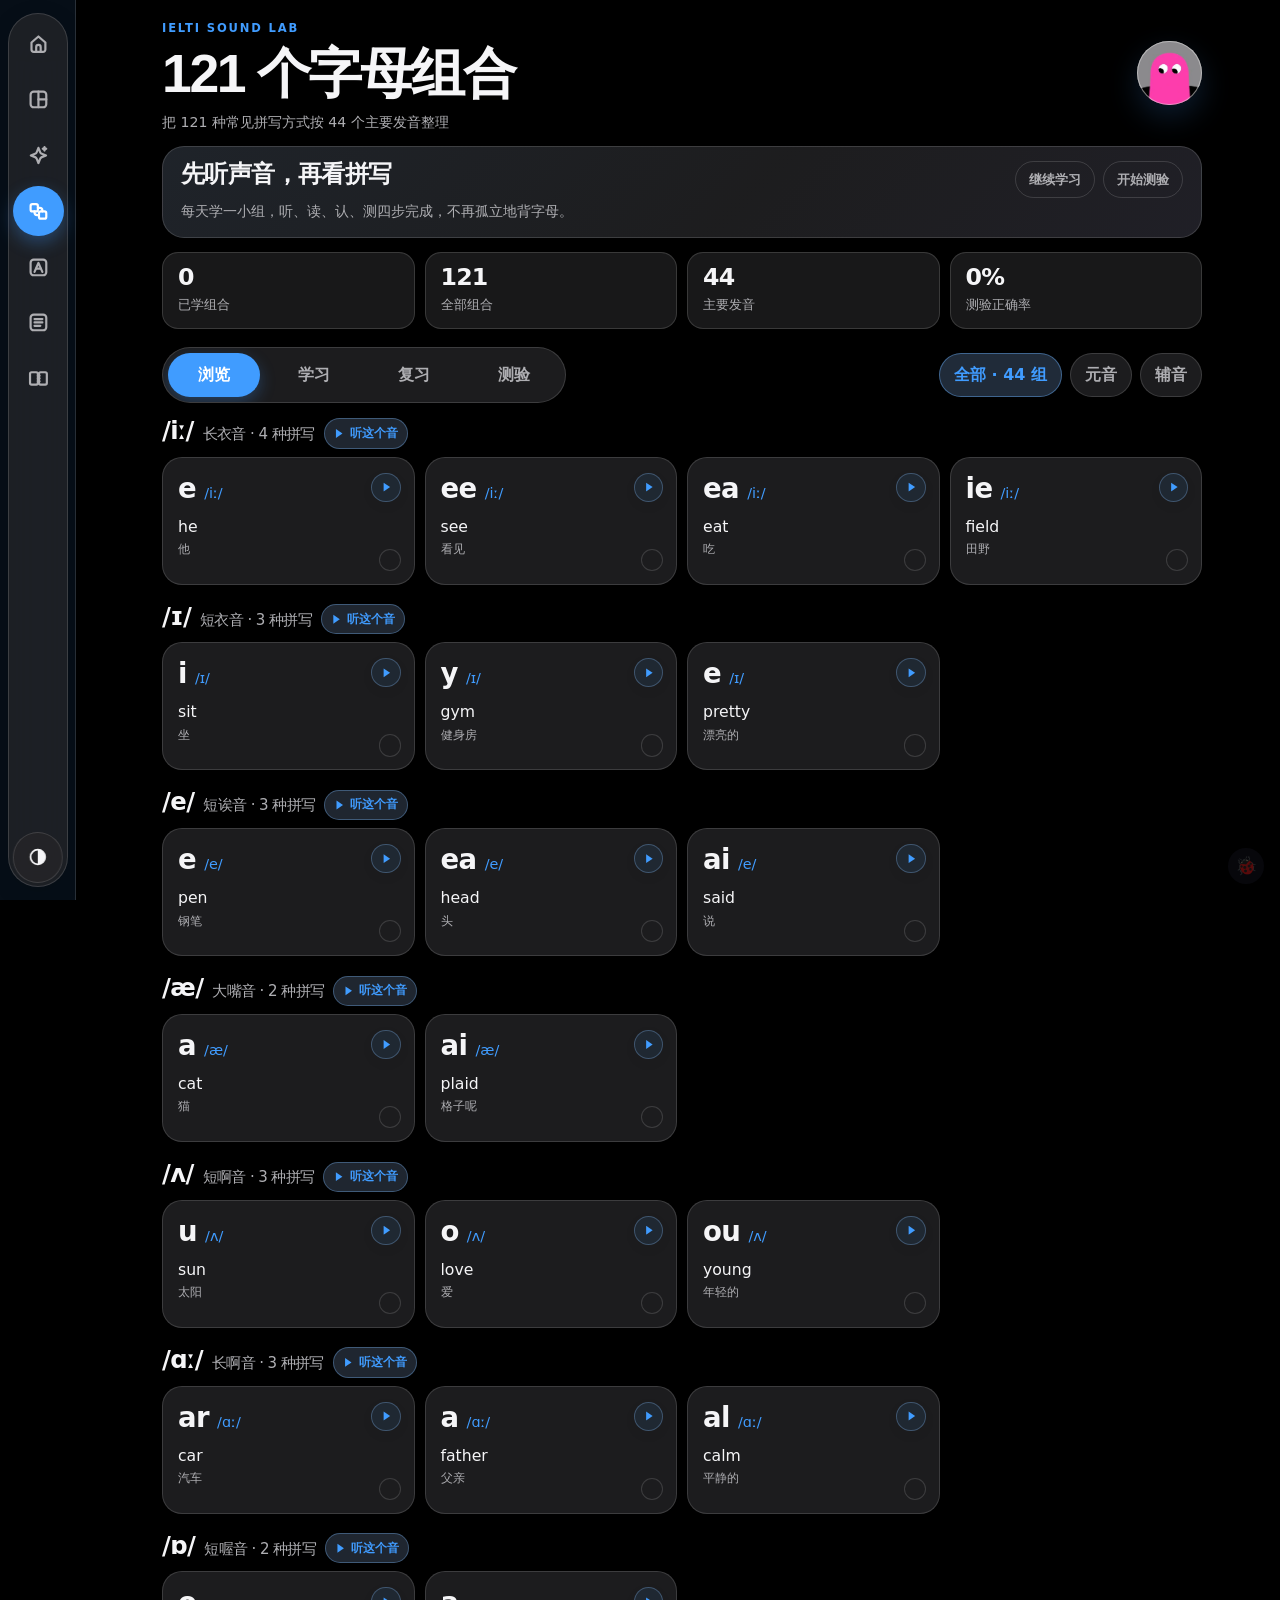
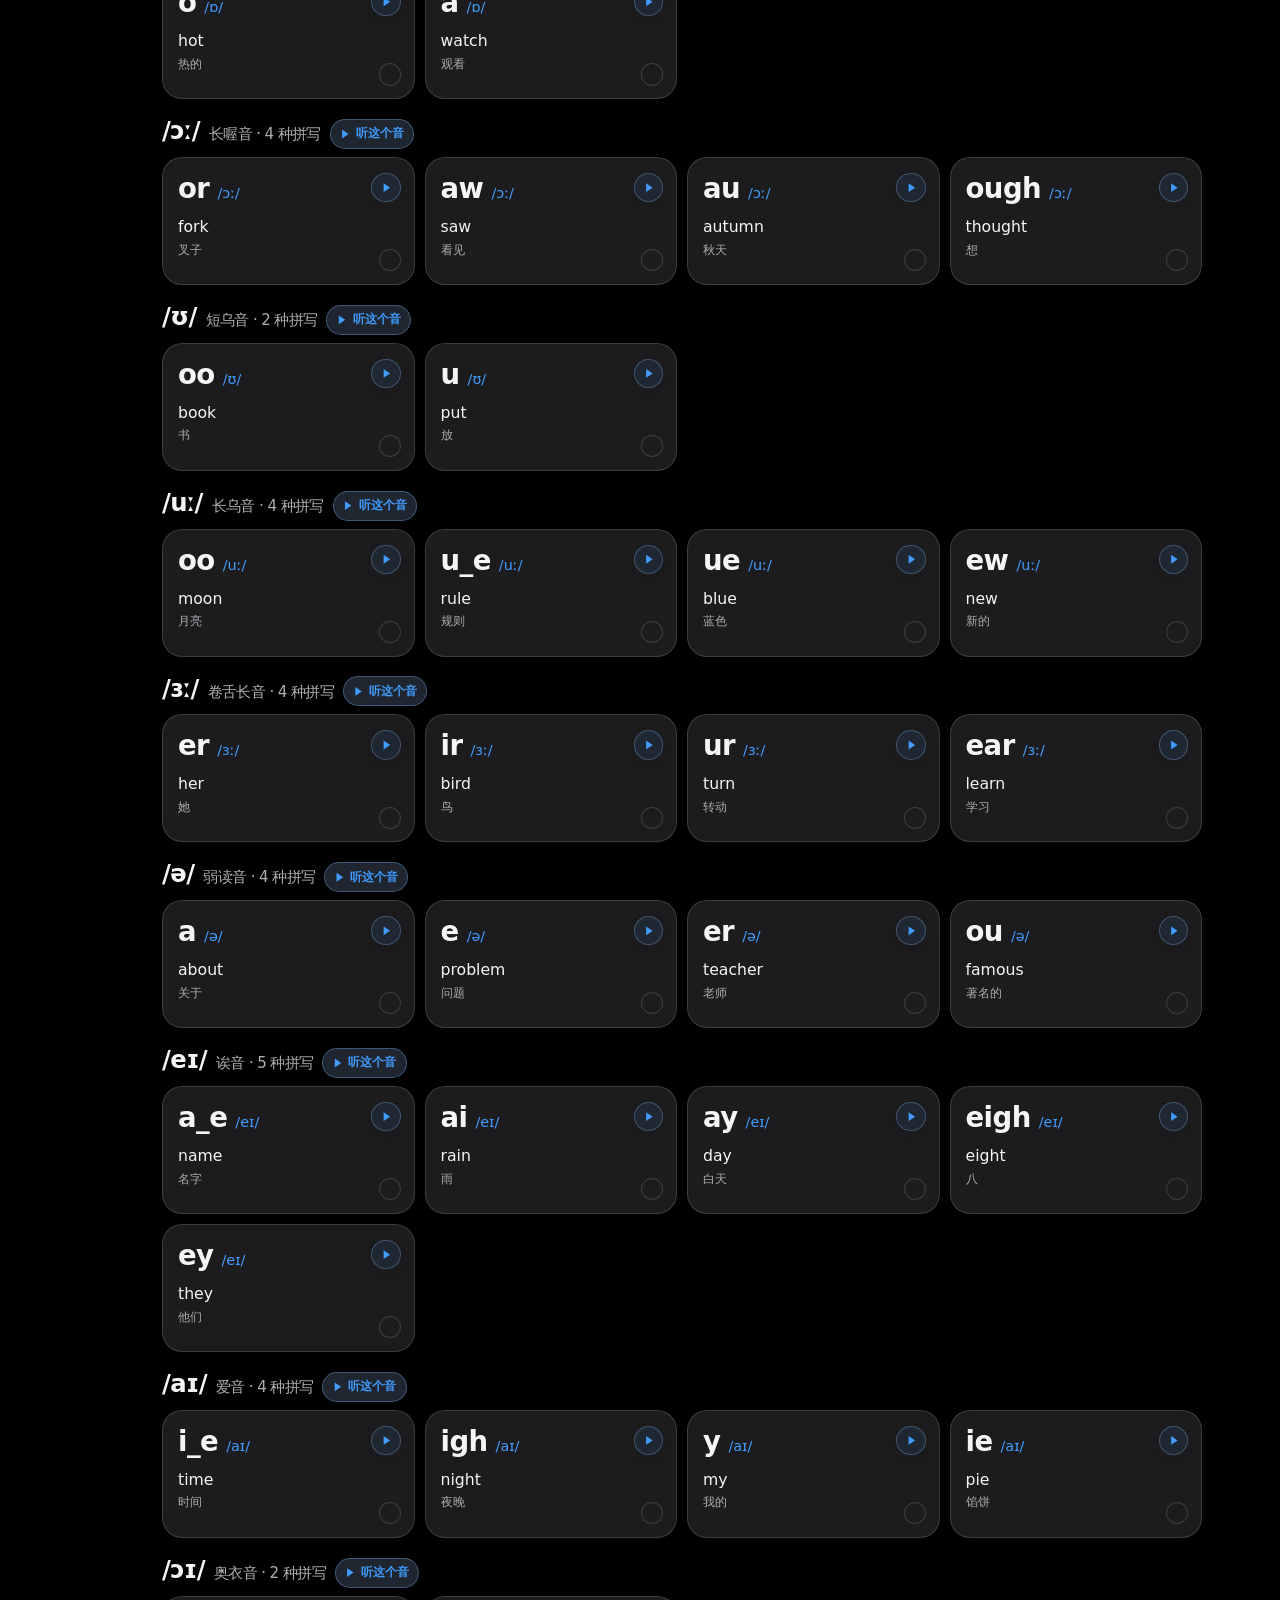
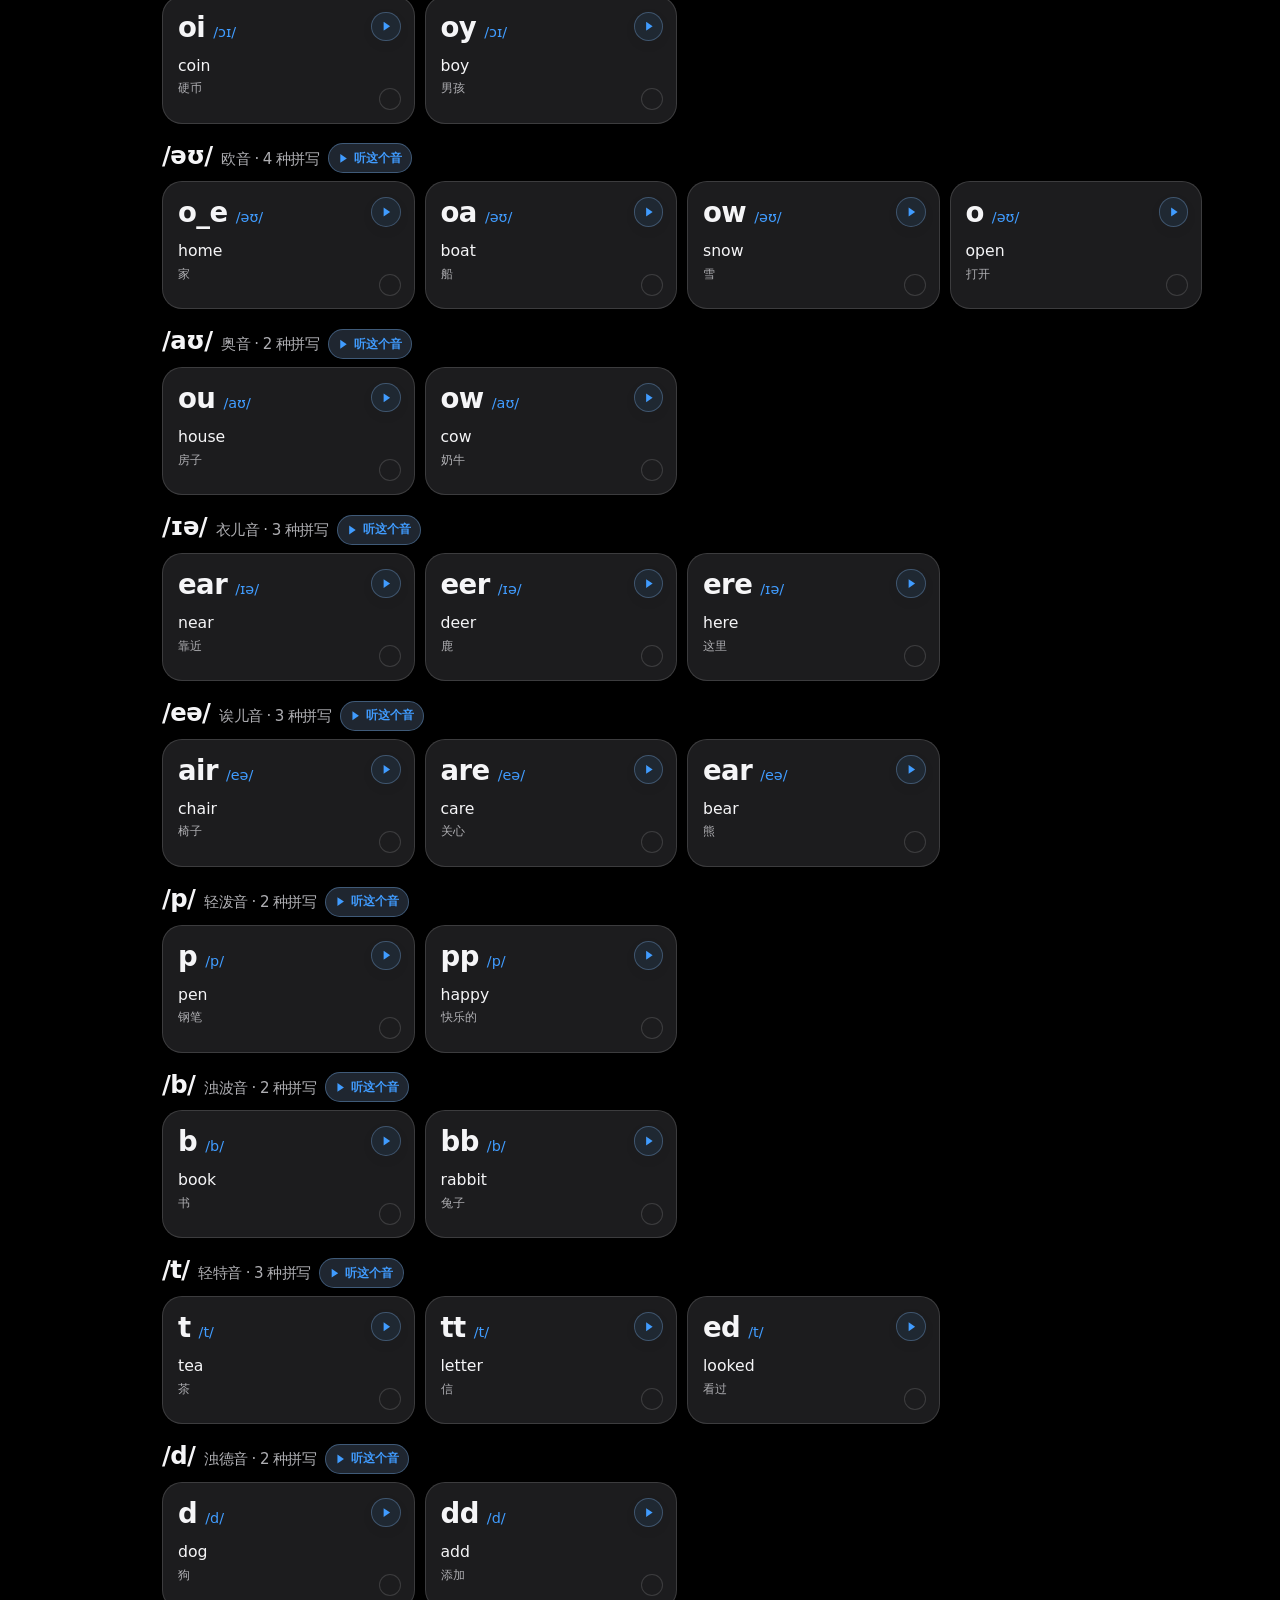
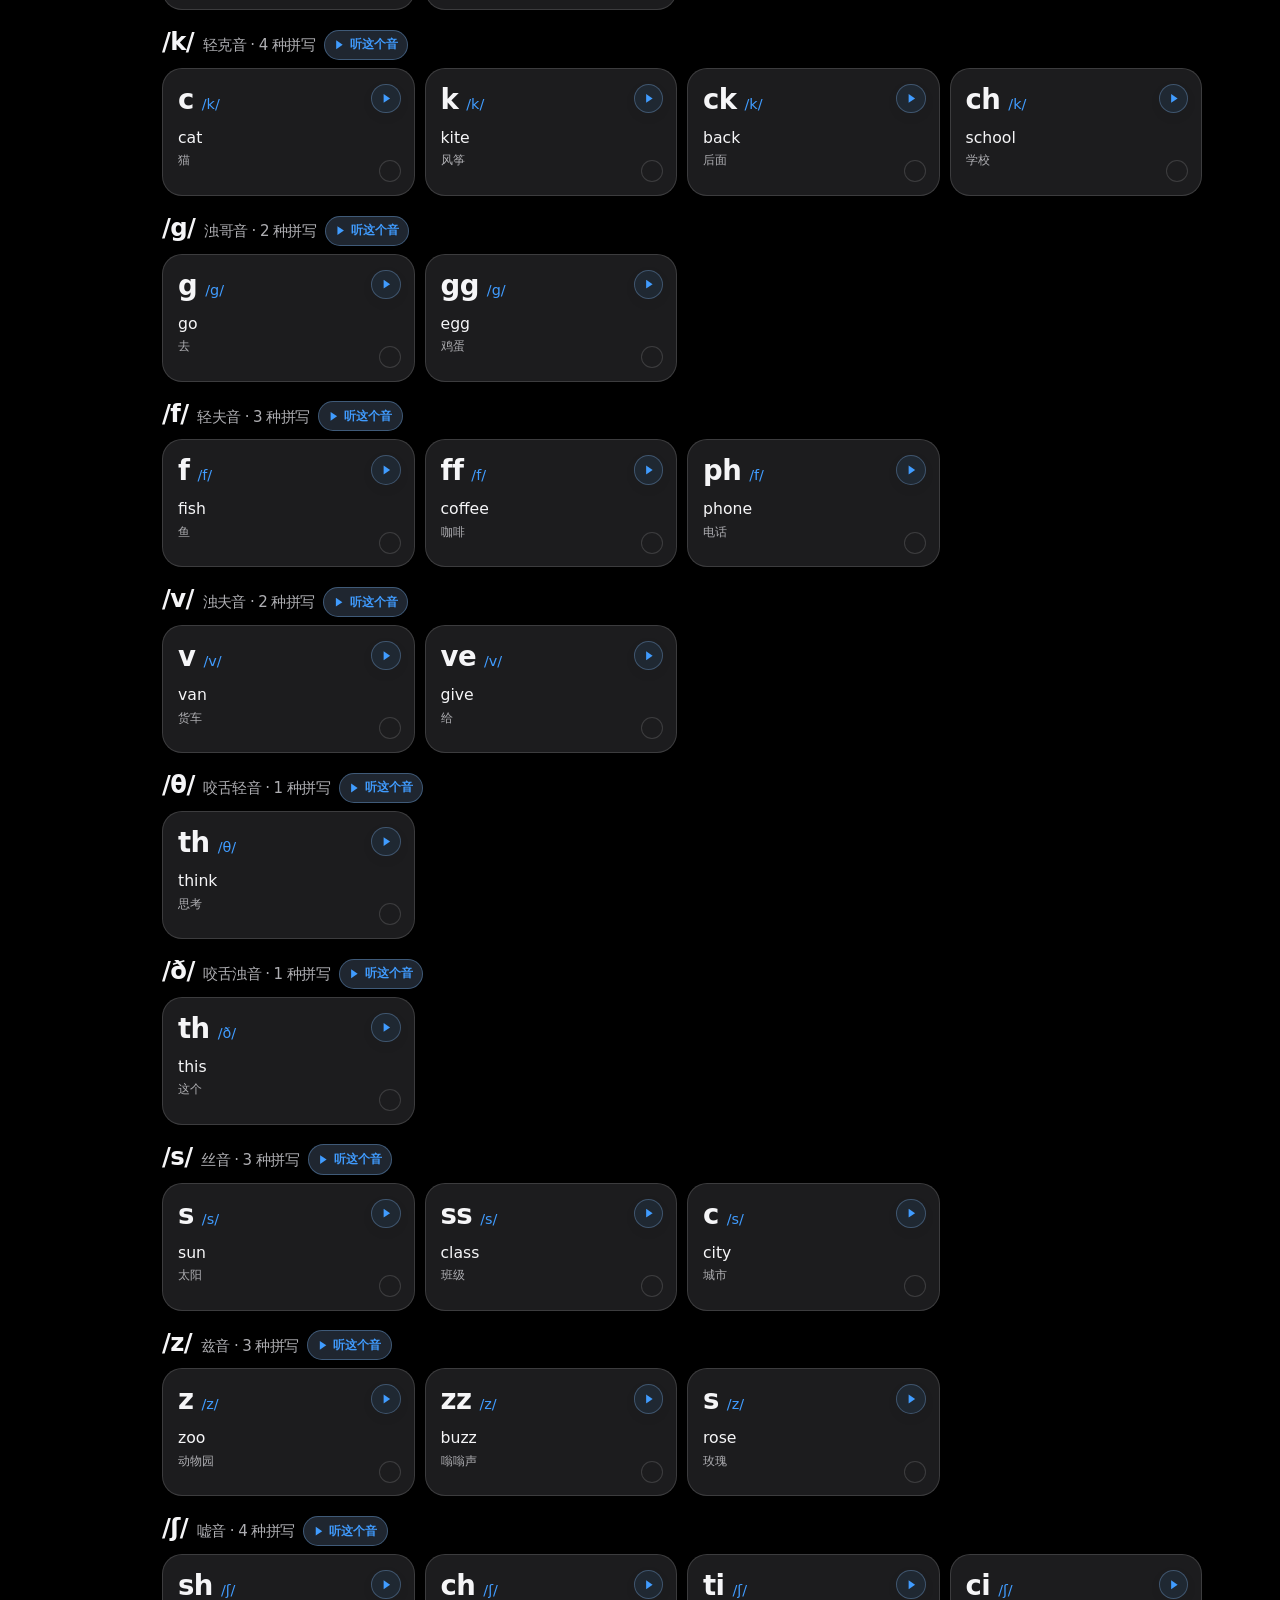
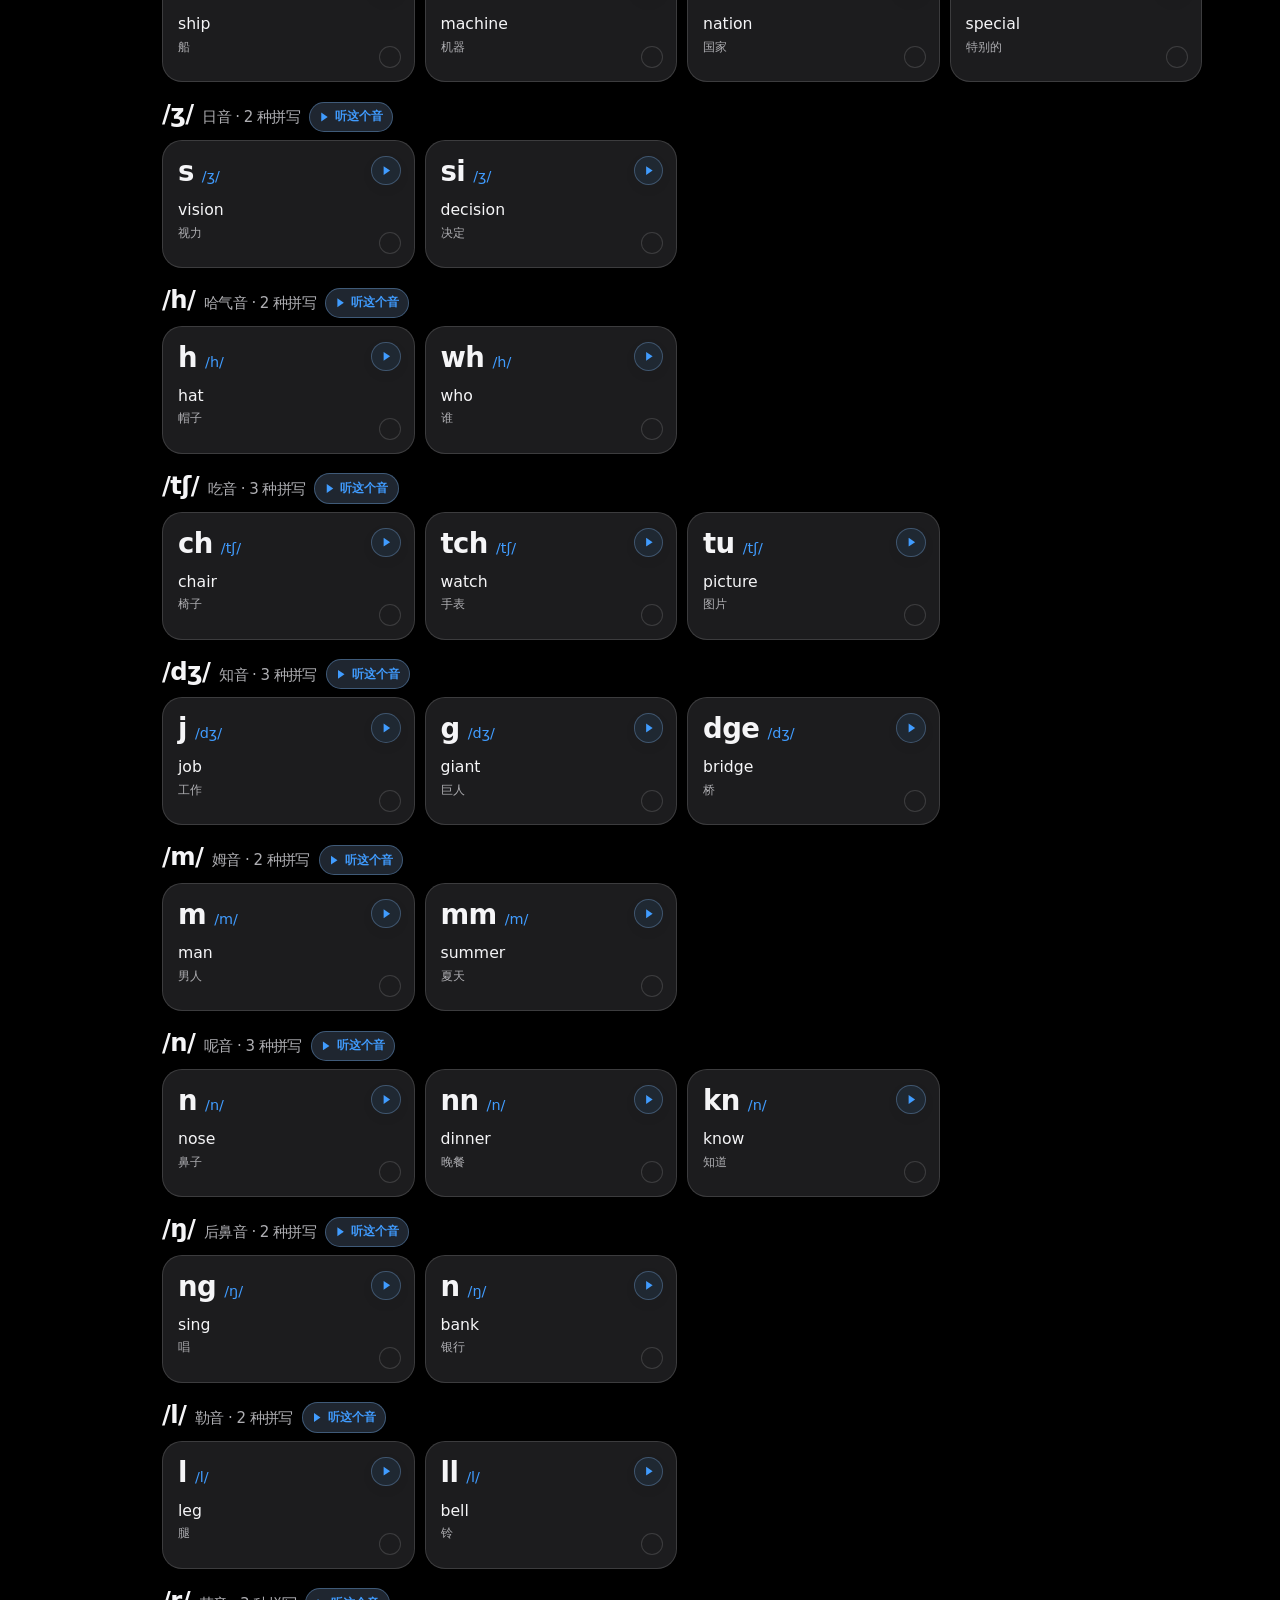
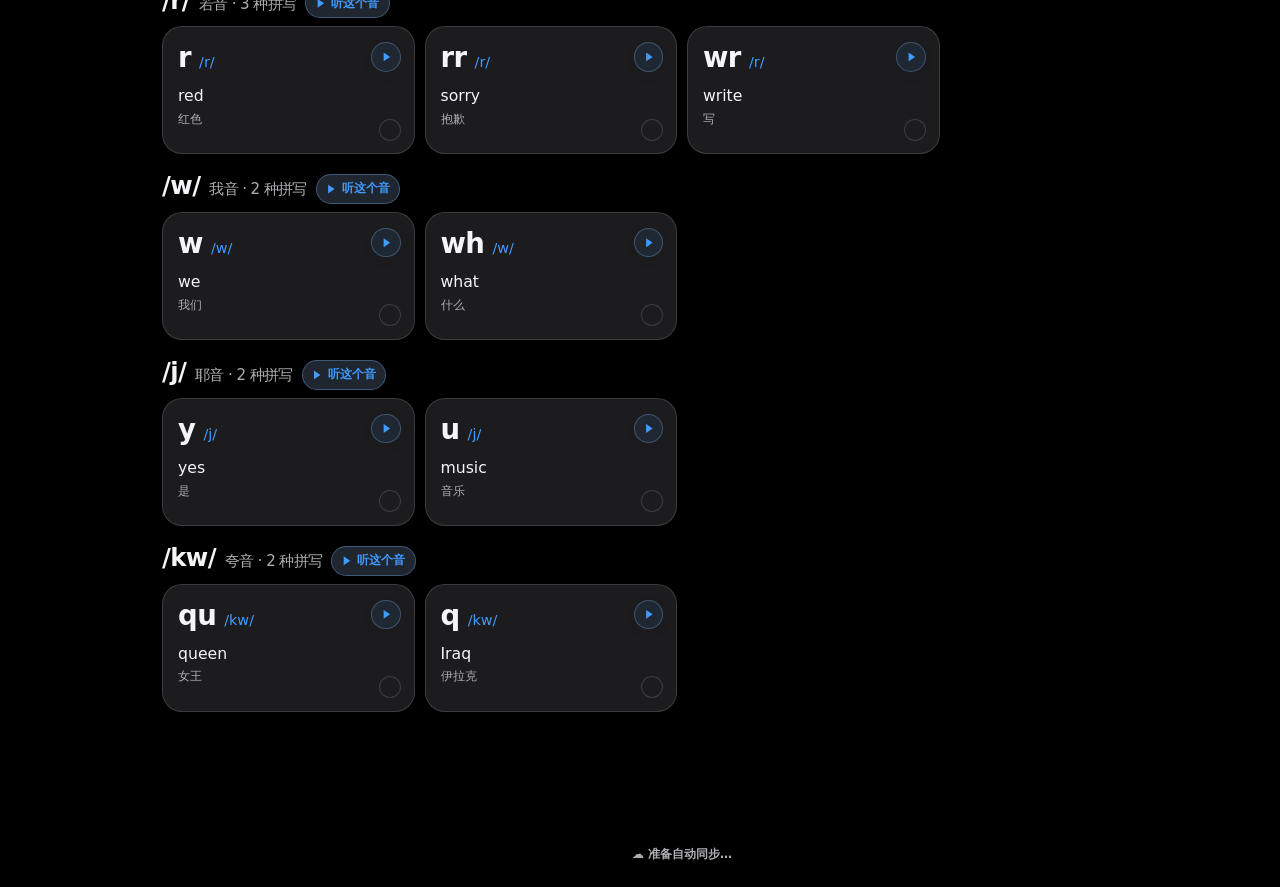
==== 121-letter-combinations.html @ ab5eefd5 "core" ====
<!doctype html>
<html lang="zh-CN">
<head>
  <meta charset="utf-8">
  <meta name="viewport" content="width=device-width,initial-scale=1,viewport-fit=cover">
  <link rel="manifest" href="manifest.webmanifest"><link rel="icon" href="icon.png" type="image/png"><link rel="apple-touch-icon" href="icon.png">
  <title>IELTI · 121 个字母组合</title>
  <script>document.documentElement.classList.add('ielti-booting');try{var m=localStorage.getItem('ielti_display_mode_v1')||localStorage.getItem('ielti_theme_v1')||(new Date().getHours()>=19||new Date().getHours()<7?'dark':'light');if(['light','dark','eink'].indexOf(m)>-1){document.documentElement.dataset.display=m;document.documentElement.dataset.theme=m==='dark'?'dark':'light';document.documentElement.classList.toggle('eink-mode',m==='eink');}}catch(e){}setTimeout(()=>document.documentElement.classList.remove('ielti-booting'),1200);</script>
  <style>
    :root{--accent:#0a84ff;--violet:#6659e8;--warm:#ff9f0a;--success:#30a46c}
    *{box-sizing:border-box}body{margin:0}.phonics-app{max-width:1080px;margin:auto;padding:1.75rem 1.25rem 7rem}
    .phonics-head{display:flex;align-items:flex-end;justify-content:space-between;gap:24px;margin:0;padding:.25rem .25rem .65rem}.eyebrow{color:var(--apple-blue);font-size:.76rem;font-weight:800;letter-spacing:.14em}.phonics-head h1{margin:.3rem 0 .45rem;font-size:clamp(2.4rem,6vw,4.2rem);line-height:1;font-weight:760;letter-spacing:-.045em}.head-meta{color:var(--apple-secondary);font-weight:650;text-align:right}
    .hero{padding:16px 20px;border:1px solid var(--apple-line);border-radius:24px;background:linear-gradient(135deg,color-mix(in srgb,var(--apple-blue) 5%,var(--apple-surface)),var(--apple-surface) 56%,color-mix(in srgb,var(--violet) 4%,var(--apple-surface)));box-shadow:0 12px 30px rgba(0,0,0,.045);display:grid;grid-template-columns:1fr auto;column-gap:.8rem;row-gap:2px;align-items:start}.hero h2{grid-column:1;grid-row:1;margin:0;color:var(--apple-ink);font-size:clamp(1.18rem,2.2vw,1.48rem);line-height:1.15;letter-spacing:-.025em}.hero p{grid-column:1;grid-row:2;margin:0;max-width:550px;color:var(--apple-secondary);font-size:.88rem;line-height:1.55}.hero-actions{grid-column:2;grid-row:1;align-self:start;display:flex;flex-wrap:wrap;gap:8px}.hero-btn,.mode-btn,.chip,.sound-btn,.review-action,.quiz-choice{appearance:none;border:0;font:inherit;cursor:pointer}.hero-btn{padding:8px 13px;border:1px solid color-mix(in srgb,var(--apple-blue) 22%,var(--apple-line));border-radius:999px;background:var(--apple-solid);color:var(--apple-blue);font-size:.8rem;font-weight:800;box-shadow:0 5px 13px rgba(0,0,0,.05);white-space:nowrap}.hero-btn.secondary{background:transparent;color:var(--apple-secondary);border-color:var(--apple-line);box-shadow:none}.hero-stats{display:grid;grid-template-columns:repeat(4,minmax(0,1fr));gap:10px;margin:14px 0 0}.hero-stat{padding:16px 18px;border:1px solid var(--apple-line);border-radius:18px;background:color-mix(in srgb,var(--apple-solid) 86%,transparent)}.hero-stat b{display:block;color:var(--apple-ink);font-size:1.72rem;line-height:1;font-weight:820;letter-spacing:-.035em}.hero-stat span{display:block;margin-top:7px;color:var(--apple-secondary);font-size:.82rem;font-weight:680;white-space:nowrap}
    .top-tools{display:flex;align-items:center;justify-content:space-between;gap:14px;margin:24px 0 18px}.mode-bar{display:flex;gap:8px;margin:0;padding:5px;border:1px solid var(--apple-line);border-radius:999px;background:var(--apple-surface);width:max-content;max-width:100%;overflow:auto}.mode-btn{min-width:92px;padding:10px 18px;border-radius:999px;background:transparent;color:var(--apple-secondary);font-weight:750;white-space:nowrap}.mode-btn.active{background:var(--apple-blue);color:#fff;box-shadow:0 6px 16px color-mix(in srgb,var(--apple-blue) 28%,transparent)}
    .panel{display:none}.panel.active{display:block}.filters{display:flex;justify-content:flex-end;gap:8px;overflow:auto;padding:0}.chip{padding:9px 14px;border:1px solid var(--apple-line);border-radius:999px;background:var(--apple-solid);color:var(--apple-secondary);font-weight:700;white-space:nowrap}.chip.active{background:color-mix(in srgb,var(--apple-blue) 12%,var(--apple-solid));border-color:color-mix(in srgb,var(--apple-blue) 34%,var(--apple-line));color:var(--apple-blue)}
    .sound-section{margin:0 0 24px}.sound-title{display:flex;align-items:baseline;gap:10px;margin:0 0 10px}.sound-title b{font-size:1.45rem}.sound-title span{color:var(--apple-secondary);font-size:.84rem}.ipa-sound-btn{display:inline-flex;align-items:center;gap:.3rem;padding:.34rem .58rem;border:1px solid color-mix(in srgb,var(--apple-blue) 24%,var(--apple-line));border-radius:999px;background:color-mix(in srgb,var(--apple-blue) 8%,var(--apple-solid));color:var(--apple-blue);font:inherit;font-size:.72rem;font-weight:780;cursor:pointer;transition:background .2s ease,transform .2s ease}.ipa-sound-btn.is-playing{background:var(--apple-blue);color:#fff;transform:scale(.97)}.cards{display:grid;grid-template-columns:repeat(4,minmax(0,1fr));gap:12px}.phonics-card{position:relative;min-height:150px;padding:19px;border:1px solid var(--apple-line);border-radius:24px;background:var(--apple-surface);box-shadow:0 12px 34px rgba(0,0,0,.055);backdrop-filter:blur(20px)}.grapheme{font-size:2rem;font-weight:840;letter-spacing:-.035em}.ipa{margin-left:8px;color:var(--apple-blue);font-size:.9rem;font-weight:750}.example{margin-top:14px;font-size:1.05rem;font-weight:750}.example small{display:block;margin-top:3px;color:var(--apple-secondary);font-size:.76rem;font-weight:600}.sound-btn{position:absolute;top:15px;right:15px;width:40px;height:40px;border-radius:50%;background:color-mix(in srgb,var(--apple-blue) 11%,var(--apple-solid));color:var(--apple-blue);font-size:1.05rem}.learn-toggle{position:absolute;right:15px;bottom:15px;width:28px;height:28px;border:1px solid var(--apple-line);border-radius:50%;background:var(--apple-solid);color:transparent}.learn-toggle.done{background:var(--success);border-color:var(--success);color:#fff}.learn-toggle.done:after{content:"✓";font-weight:850}
    .study-shell{display:grid;place-items:center;min-height:420px}.study-card{width:min(620px,100%);padding:clamp(26px,5vw,48px);text-align:center;border:1px solid var(--apple-line);border-radius:32px;background:linear-gradient(145deg,color-mix(in srgb,var(--apple-blue) 7%,var(--apple-surface)),var(--apple-surface));box-shadow:var(--apple-shadow)}.study-step{color:var(--apple-secondary);font-size:.78rem;font-weight:750}.study-grapheme{margin:18px 0 4px;font-size:clamp(4rem,16vw,7rem);font-weight:850;line-height:1}.study-ipa{color:var(--apple-blue);font-size:1.35rem;font-weight:750}.study-example{margin:22px 0 5px;font-size:1.35rem;font-weight:780}.study-meaning{color:var(--apple-secondary)}.review-actions{display:grid;grid-template-columns:repeat(3,1fr);gap:10px;margin-top:26px}.review-action{padding:12px 8px;border-radius:15px;background:var(--apple-solid);color:var(--apple-ink);border:1px solid var(--apple-line);font-weight:750}.review-action.good{background:var(--success);border-color:var(--success);color:#fff}
    .quiz-box{width:min(720px,100%);margin:auto;padding:clamp(24px,5vw,42px);border:1px solid var(--apple-line);border-radius:30px;background:var(--apple-surface);box-shadow:var(--apple-shadow);text-align:center}.quiz-prompt{color:var(--apple-secondary);font-weight:700}.quiz-word{margin:16px 0 6px;font-size:clamp(2.5rem,8vw,4.5rem);font-weight:840}.quiz-choices{display:grid;grid-template-columns:1fr 1fr;gap:10px;margin-top:26px}.quiz-choice{padding:15px;border-radius:16px;background:var(--apple-solid);border:1px solid var(--apple-line);color:var(--apple-ink);font-weight:800}.quiz-choice.correct{background:var(--success);border-color:var(--success);color:#fff}.quiz-choice.wrong{background:#ff453a;border-color:#ff453a;color:#fff}.quiz-feedback{min-height:26px;margin-top:16px;font-weight:750}.next-quiz{margin-top:8px}.empty{padding:50px 20px;text-align:center;color:var(--apple-secondary)}
    .hero-btn:active,.mode-btn:active,.chip:active,.sound-btn:active,.review-action:active,.quiz-choice:active,.learn-toggle:active{transform:scale(.97);transition:transform 100ms ease-out}
    @media(max-width:900px){.cards{grid-template-columns:repeat(3,minmax(0,1fr))}}
    @media(max-width:820px){.hero-stats{grid-template-columns:repeat(4,1fr)}}
    @media(max-width:600px){.phonics-app{padding:.75rem .75rem 6rem}.phonics-head{align-items:flex-end;flex-direction:row;gap:.45rem;margin:0 0 .55rem;padding:0 .15rem .4rem}.phonics-head h1{font-size:clamp(1.68rem,7.2vw,1.86rem);line-height:1.06}.eyebrow{margin:0 0 .22rem;font-size:.66rem;line-height:1.2}.head-meta{display:none}.hero{display:flex;align-items:center;justify-content:space-between;gap:8px;padding:11px 12px;border-radius:20px}.hero h2{margin:0;font-size:1rem;min-width:0;overflow:hidden;text-overflow:ellipsis;white-space:nowrap}.hero p{display:none}.hero-actions{display:flex;flex:none;gap:6px;margin-top:0}.hero-btn{padding:7px 10px;font-size:.72rem}.hero-stats{gap:6px}.hero-stat{padding:8px 6px;border-radius:13px;text-align:center}.hero-stat b{font-size:1.14rem}.hero-stat span{font-size:.62rem;letter-spacing:-.02em}.top-tools{align-items:flex-start;flex-direction:column;margin:15px 0 13px;gap:9px}.mode-bar{width:100%}.mode-btn{flex:1;min-width:0;padding:9px 8px}.filters{width:100%;justify-content:flex-start}.chip{padding:8px 12px;font-size:.8rem}.cards{grid-template-columns:repeat(2,minmax(0,1fr))}.quiz-choices{grid-template-columns:1fr}.review-actions{grid-template-columns:1fr}.phonics-card{min-height:138px}}
    @media(prefers-reduced-motion:no-preference){.panel.active{animation:panel-in .28s cubic-bezier(.2,.8,.2,1) both}@keyframes panel-in{from{opacity:0;transform:translateY(6px)}to{opacity:1;transform:none}}}
    @media(prefers-reduced-motion:reduce){*,*:before,*:after{animation:none!important;transition-duration:.01ms!important}}
    @media(prefers-reduced-transparency:reduce){.phonics-card,.study-card,.quiz-box,.mode-bar,.hero,.hero-stat{background:var(--apple-solid);backdrop-filter:none}}
    @media(prefers-contrast:more){.phonics-card,.study-card,.quiz-box,.mode-bar,.hero,.hero-stat,.chip,.review-action,.quiz-choice{border-color:currentColor}}
  </style>
<link rel="stylesheet" href="apple-ui.css?v=20260811-40">
  <link rel="stylesheet" href="eink-ui.css?v=20260728-5">
</head>
<body class="apple-ui page-phonics">
  <main class="phonics-app">
    <header class="phonics-head"><div><div class="eyebrow">IELTI SOUND LAB</div><h1>121 个字母组合</h1><div class="head-meta">把 121 种常见拼写方式按 44 个主要发音整理</div></div></header>
    <section class="hero"><h2>先听声音，再看拼写</h2><p>每天学一小组，听、读、认、测四步完成，不再孤立地背字母。</p><div class="hero-actions"><button class="hero-btn secondary" data-mode-target="study">继续学习</button><button class="hero-btn secondary" data-mode-target="quiz">开始测验</button></div></section>
    <section class="hero-stats" aria-label="学习统计"><div class="hero-stat"><b id="learnedCount">0</b><span>已学组合</span></div><div class="hero-stat"><b>121</b><span>全部组合</span></div><div class="hero-stat"><b id="soundCount">44</b><span>主要发音</span></div><div class="hero-stat"><b id="quizScore">0%</b><span>测验正确率</span></div></section>
    <div class="top-tools"><nav class="mode-bar" aria-label="学习模式"><button class="mode-btn active" data-mode="browse">浏览</button><button class="mode-btn" data-mode="study">学习</button><button class="mode-btn" data-mode="review">复习</button><button class="mode-btn" data-mode="quiz">测验</button></nav><div class="filters" id="filters"></div></div>
    <section class="panel active" id="browsePanel"><div id="library"></div></section>
    <section class="panel" id="studyPanel"><div class="study-shell" id="studyShell"></div></section>
    <section class="panel" id="reviewPanel"><div class="study-shell" id="reviewShell"></div></section>
    <section class="panel" id="quizPanel"><div class="quiz-box" id="quizBox"></div></section>
  </main>
<script src="ielti-config.js?v=20260728-5"></script><script src="ielti-core.js?v=20260812-46"></script>
  <script>
  const rawGroups=[
    ['元音','/iː/','长衣音','e|he|他;ee|see|看见;ea|eat|吃;ie|field|田野'],
    ['元音','/ɪ/','短衣音','i|sit|坐;y|gym|健身房;e|pretty|漂亮的'],
    ['元音','/e/','短诶音','e|pen|钢笔;ea|head|头;ai|said|说'],
    ['元音','/æ/','大嘴音','a|cat|猫;ai|plaid|格子呢'],
    ['元音','/ʌ/','短啊音','u|sun|太阳;o|love|爱;ou|young|年轻的'],
    ['元音','/ɑː/','长啊音','ar|car|汽车;a|father|父亲;al|calm|平静的'],
    ['元音','/ɒ/','短喔音','o|hot|热的;a|watch|观看'],
    ['元音','/ɔː/','长喔音','or|fork|叉子;aw|saw|看见;au|autumn|秋天;ough|thought|想'],
    ['元音','/ʊ/','短乌音','oo|book|书;u|put|放'],
    ['元音','/uː/','长乌音','oo|moon|月亮;u_e|rule|规则;ue|blue|蓝色;ew|new|新的'],
    ['元音','/ɜː/','卷舌长音','er|her|她;ir|bird|鸟;ur|turn|转动;ear|learn|学习'],
    ['元音','/ə/','弱读音','a|about|关于;e|problem|问题;er|teacher|老师;ou|famous|著名的'],
    ['元音','/eɪ/','诶音','a_e|name|名字;ai|rain|雨;ay|day|白天;eigh|eight|八;ey|they|他们'],
    ['元音','/aɪ/','爱音','i_e|time|时间;igh|night|夜晚;y|my|我的;ie|pie|馅饼'],
    ['元音','/ɔɪ/','奥衣音','oi|coin|硬币;oy|boy|男孩'],
    ['元音','/əʊ/','欧音','o_e|home|家;oa|boat|船;ow|snow|雪;o|open|打开'],
    ['元音','/aʊ/','奥音','ou|house|房子;ow|cow|奶牛'],
    ['元音','/ɪə/','衣儿音','ear|near|靠近;eer|deer|鹿;ere|here|这里'],
    ['元音','/eə/','诶儿音','air|chair|椅子;are|care|关心;ear|bear|熊'],
    ['辅音','/p/','轻泼音','p|pen|钢笔;pp|happy|快乐的'],
    ['辅音','/b/','浊波音','b|book|书;bb|rabbit|兔子'],
    ['辅音','/t/','轻特音','t|tea|茶;tt|letter|信;ed|looked|看过'],
    ['辅音','/d/','浊德音','d|dog|狗;dd|add|添加'],
    ['辅音','/k/','轻克音','c|cat|猫;k|kite|风筝;ck|back|后面;ch|school|学校'],
    ['辅音','/g/','浊哥音','g|go|去;gg|egg|鸡蛋'],
    ['辅音','/f/','轻夫音','f|fish|鱼;ff|coffee|咖啡;ph|phone|电话'],
    ['辅音','/v/','浊夫音','v|van|货车;ve|give|给'],
    ['辅音','/θ/','咬舌轻音','th|think|思考'],
    ['辅音','/ð/','咬舌浊音','th|this|这个'],
    ['辅音','/s/','丝音','s|sun|太阳;ss|class|班级;c|city|城市'],
    ['辅音','/z/','兹音','z|zoo|动物园;zz|buzz|嗡嗡声;s|rose|玫瑰'],
    ['辅音','/ʃ/','嘘音','sh|ship|船;ch|machine|机器;ti|nation|国家;ci|special|特别的'],
    ['辅音','/ʒ/','日音','s|vision|视力;si|decision|决定'],
    ['辅音','/h/','哈气音','h|hat|帽子;wh|who|谁'],
    ['辅音','/tʃ/','吃音','ch|chair|椅子;tch|watch|手表;tu|picture|图片'],
    ['辅音','/dʒ/','知音','j|job|工作;g|giant|巨人;dge|bridge|桥'],
    ['辅音','/m/','姆音','m|man|男人;mm|summer|夏天'],
    ['辅音','/n/','呢音','n|nose|鼻子;nn|dinner|晚餐;kn|know|知道'],
    ['辅音','/ŋ/','后鼻音','ng|sing|唱;n|bank|银行'],
    ['辅音','/l/','勒音','l|leg|腿;ll|bell|铃'],
    ['辅音','/r/','若音','r|red|红色;rr|sorry|抱歉;wr|write|写'],
    ['辅音','/w/','我音','w|we|我们;wh|what|什么'],
    ['辅音','/j/','耶音','y|yes|是;u|music|音乐'],
    ['辅音','/kw/','夸音','qu|queen|女王;q|Iraq|伊拉克']
  ];
  const groups=rawGroups.map(([type,ipa,label,items])=>({type,ipa,label,items:items.split(';').map((row,index)=>{const [grapheme,word,zh]=row.split('|');return{id:`${ipa}-${grapheme}-${index}`,grapheme,word,zh,ipa}})}));
  const all=groups.flatMap(group=>group.items),IPA_AUDIO_BASE='https://phoneme.app/audio/',IPA_AUDIO={
    '/iː/':['pi-ee.m4a'],'/ɪ/':['pi-ih.m4a'],'/e/':['pi-eh.m4a'],'/æ/':['pi-aa.m4a'],'/ʌ/':['pi-uh.m4a'],'/ɑː/':['pi-ah.m4a'],'/ɒ/':['pi-ah.m4a'],'/ɔː/':['pi-oh.m4a'],'/ʊ/':['pi-oo-short.m4a'],'/uː/':['pi-oo.m4a'],'/ɜː/':['pi-er.m4a'],'/ə/':['pi-uh.m4a'],
    '/eɪ/':['pi-ay.m4a'],'/aɪ/':['pi-eye.m4a'],'/ɔɪ/':['pi-oy.m4a'],'/əʊ/':['pi-oh.m4a'],'/aʊ/':['pi-ow.m4a'],'/ɪə/':['https://www.abelard.org/sounds/I_schwa.mp3'],'/eə/':['https://www.abelard.org/sounds/e_schwa.mp3'],
    '/p/':['pi-p.m4a'],'/b/':['pi-b.m4a'],'/t/':['pi-t.m4a'],'/d/':['pi-d.m4a'],'/k/':['pi-k.m4a'],'/g/':['pi-g.m4a'],'/f/':['pi-f.m4a'],'/v/':['pi-v.m4a'],'/θ/':['pi-th.m4a'],'/ð/':['pi-dh.m4a'],'/s/':['pi-s.m4a'],'/z/':['pi-z.m4a'],'/ʃ/':['pi-sh.m4a'],'/ʒ/':['pi-zh.m4a'],'/h/':['pi-h.m4a'],'/tʃ/':['pi-ch.m4a'],'/dʒ/':['pi-j.m4a'],'/m/':['pi-m.m4a'],'/n/':['pi-n.m4a'],'/ŋ/':['pi-ng.m4a'],'/l/':['pi-l.m4a'],'/r/':['pi-r.m4a'],'/w/':['pi-w.m4a'],'/j/':['pi-y.m4a'],'/kw/':['pi-k.m4a','pi-w.m4a']
  },STORAGE='ielti_phonics_121_v1';
  let state;try{state=window.IELTI?IELTI.getPhonics():JSON.parse(localStorage.getItem(STORAGE))||{learned:[],reviews:[],quiz:{right:0,total:0}}}catch{state={learned:[],reviews:[],quiz:{right:0,total:0}}}
  state.learned ||= [];state.reviews ||= [];state.quiz ||= {right:0,total:0};
  let activeType='全部',studyIndex=0,reviewIndex=0,currentQuiz=null,activeIpaAudio=null,syncingFromCore=false;
  const $=id=>document.getElementById(id),save=()=>{localStorage.setItem(STORAGE,JSON.stringify(state));if(window.IELTI&&!syncingFromCore)IELTI.setPhonics(state);updateStats()},speak=(text,button)=>IELTI.speech.speak(text,{element:button});
  function applySyncedState(){if(!window.IELTI||syncingFromCore)return;const next=IELTI.getPhonics();if(JSON.stringify(next)===JSON.stringify(state))return;syncingFromCore=true;state=next;localStorage.setItem(STORAGE,JSON.stringify(state));updateStats();renderLibrary();renderReview();syncingFromCore=false}
  function updateStats(){$('learnedCount').textContent=state.learned.length;$('quizScore').textContent=state.quiz.total?Math.round(state.quiz.right/state.quiz.total*100)+'%':'0%'}
  function renderFilters(){const types=['全部','元音','辅音'];$('filters').innerHTML=types.map(type=>`<button class="chip ${type===activeType?'active':''}" data-type="${type}">${type}${type==='全部'?' · 44 组':''}</button>`).join('')}
  function renderLibrary(){const visible=groups.filter(g=>activeType==='全部'||g.type===activeType);$('library').innerHTML=visible.map(group=>`<section class="sound-section"><h2 class="sound-title"><b>${group.ipa}</b><span>${group.label} · ${group.items.length} 种拼写</span><button class="ipa-sound-btn" type="button" aria-label="听 ${group.ipa} 这个音" data-ipa="${group.ipa}">听这个音</button></h2><div class="cards">${group.items.map(item=>`<article class="phonics-card"><div><span class="grapheme">${item.grapheme}</span><span class="ipa">${item.ipa}</span></div><button class="sound-btn" type="button" aria-label="播放 ${item.word}" data-speak="${item.word}"></button><div class="example">${item.word}<small>${item.zh}</small></div><button class="learn-toggle ${state.learned.includes(item.id)?'done':''}" type="button" aria-label="标记 ${item.grapheme} 已学" data-learn="${item.id}"></button></article>`).join('')}</div></section>`).join('')}
  function cardMarkup(item,mode,index,total){return`<article class="study-card"><div class="study-step">${mode} · ${index+1} / ${total}</div><div class="study-grapheme">${item.grapheme}</div><div class="study-ipa">${item.ipa}</div><div class="study-example">${item.word}</div><div class="study-meaning">${item.zh}</div><div class="review-actions"><button class="review-action" data-speak="${item.word}">听发音</button><button class="review-action" data-rate="again">再看一次</button><button class="review-action good" data-rate="known">我记住了</button></div></article>`}
  function renderStudy(){const item=all[studyIndex%all.length];$('studyShell').innerHTML=cardMarkup(item,'学习',studyIndex%all.length,all.length)}
  function reviewDeck(){return state.learned.length?all.filter(item=>state.learned.includes(item.id)):all.slice(0,12)}
  function renderReview(){const deck=reviewDeck();if(!deck.length){$('reviewShell').innerHTML='<div class="empty">先学习几个组合，再回来复习。</div>';return}reviewIndex%=deck.length;$('reviewShell').innerHTML=cardMarkup(deck[reviewIndex],'复习',reviewIndex,deck.length)}
  function nextQuiz(){const answer=all[Math.floor(Math.random()*all.length)],pool=[answer];while(pool.length<4){const option=all[Math.floor(Math.random()*all.length)];if(!pool.some(x=>x.id===option.id)&&option.ipa!==answer.ipa)pool.push(option)}pool.sort(()=>Math.random()-.5);currentQuiz={answer,locked:false};$('quizBox').innerHTML=`<div class="quiz-prompt">哪个字母组合能拼出这个单词中的 <b>${answer.ipa}</b>？</div><div class="quiz-word">${answer.word}</div><button class="sound-btn" style="position:static;margin:10px auto" data-speak="${answer.word}" aria-label="播放 ${answer.word}"></button><div class="quiz-choices">${pool.map(item=>`<button class="quiz-choice" data-answer="${item.id}">${item.grapheme}</button>`).join('')}</div><div class="quiz-feedback" id="quizFeedback" role="status" aria-live="polite">选择一个答案</div><button class="hero-btn next-quiz" data-next-quiz hidden>下一题</button>`}
  function setMode(mode){document.querySelectorAll('.mode-btn').forEach(btn=>btn.classList.toggle('active',btn.dataset.mode===mode));document.querySelectorAll('.panel').forEach(panel=>panel.classList.remove('active'));$(`${mode}Panel`).classList.add('active');if(mode==='study')renderStudy();if(mode==='review')renderReview();if(mode==='quiz')nextQuiz()}
  const ipaUrl=file=>file.startsWith('http')?file:IPA_AUDIO_BASE+file;
  async function cacheIpaAudio(){if(!('caches'in window)||!navigator.onLine)return;const files=[...new Set(Object.values(IPA_AUDIO).flat())],cache=await caches.open('ielti-ipa-audio-v3');await Promise.all(files.map(async file=>{const url=ipaUrl(file);if(await cache.match(url))return;try{const response=await fetch(url,{mode:'no-cors'});if(response.ok||response.type==='opaque')await cache.put(url,response)}catch{}}))}
  function playIpa(ipa,button){if(activeIpaAudio){activeIpaAudio.pause();activeIpaAudio=null}const files=IPA_AUDIO[ipa]||[],playAt=index=>{if(index>=files.length){button.classList.remove('is-playing');activeIpaAudio=null;return}const audio=new Audio(ipaUrl(files[index]));activeIpaAudio=audio;button.classList.add('is-playing');audio.addEventListener('ended',()=>playAt(index+1),{once:true});audio.addEventListener('error',()=>{button.classList.remove('is-playing');activeIpaAudio=null},{once:true});audio.play().catch(()=>{button.classList.remove('is-playing');activeIpaAudio=null})};playAt(0)}
  document.addEventListener('click',event=>{const mode=event.target.closest('[data-mode],[data-mode-target]');if(mode){setMode(mode.dataset.mode||mode.dataset.modeTarget);return}if(event.target.closest('[data-next-quiz]')){nextQuiz();return}const filter=event.target.closest('[data-type]');if(filter){activeType=filter.dataset.type;renderFilters();renderLibrary();return}const ipaAudio=event.target.closest('[data-ipa]');if(ipaAudio){playIpa(ipaAudio.dataset.ipa,ipaAudio);return}const audio=event.target.closest('[data-speak]');if(audio){speak(audio.dataset.speak,audio);return}const learn=event.target.closest('[data-learn]');if(learn){const id=learn.dataset.learn;state.learned=state.learned.includes(id)?state.learned.filter(x=>x!==id):[...state.learned,id];save();learn.classList.toggle('done');return}const rate=event.target.closest('[data-rate]');if(rate){const panel=rate.closest('.panel').id;if(panel==='studyPanel'){const item=all[studyIndex%all.length];if(rate.dataset.rate==='known'&&!state.learned.includes(item.id))state.learned.push(item.id);studyIndex++;save();renderStudy()}else{reviewIndex++;renderReview()}return}const choice=event.target.closest('[data-answer]');if(choice&&!currentQuiz.locked){currentQuiz.locked=true;state.quiz.total++;const right=choice.dataset.answer===currentQuiz.answer.id;if(right){state.quiz.right++;choice.classList.add('correct');$('quizFeedback').textContent='答对了！'}else{choice.classList.add('wrong');document.querySelector(`[data-answer="${currentQuiz.answer.id}"]`).classList.add('correct');$('quizFeedback').textContent=`正确答案是 ${currentQuiz.answer.grapheme}`};document.querySelector('[data-next-quiz]').hidden=false;save()}});
  window.addEventListener('ielti-progress',applySyncedState);
  renderFilters();renderLibrary();renderStudy();renderReview();nextQuiz();updateStats();cacheIpaAudio();
  if(all.length!==121)console.warn('Expected 121 graphemes, got',all.length);
  </script>
</body>
</html>
---- apple-ui.css ----
:root{color-scheme:light;--apple-bg:#f2f2f7;--apple-surface:rgba(255,255,255,.72);--apple-solid:#fff;--apple-ink:#161617;--apple-secondary:#68686f;--apple-line:rgba(60,60,67,.16);--apple-blue:#0a84ff;--apple-green:#30a46c;--apple-success:#30a46c;--apple-success-soft:#e8f5ee;--apple-success-border:rgba(48,164,108,.28);--apple-shadow:0 18px 50px rgba(0,0,0,.10);--apple-radius:1.35rem;--apple-safe-bottom:env(safe-area-inset-bottom,0px);font:100%/1.5 system-ui,-apple-system,BlinkMacSystemFont,"SF Pro Text","PingFang SC",sans-serif;font-optical-sizing:auto}
:root[data-theme="dark"]{color-scheme:dark;--apple-bg:#000;--apple-surface:rgba(38,38,40,.76);--apple-solid:#1c1c1e;--apple-ink:#f5f5f7;--apple-secondary:#aeaeb2;--apple-line:rgba(255,255,255,.14);--apple-blue:#409cff;--apple-green:#4fd18b;--apple-success:#4fd18b;--apple-success-soft:rgba(48,164,108,.18);--apple-success-border:rgba(79,209,139,.32);--apple-shadow:0 18px 55px rgba(0,0,0,.42)}
html{max-width:100%;overflow-x:hidden}html.ielti-booting body.apple-ui{opacity:0!important}body.apple-ui{max-width:100%;overflow-x:hidden;background:var(--apple-bg);color:var(--apple-ink);font-family:inherit;-webkit-font-smoothing:antialiased;text-rendering:optimizeLegibility;transition:background-color .28s ease,color .28s ease,opacity .12s ease-out}
body.apple-ui button,body.apple-ui a,body.apple-ui [role="button"]{-webkit-tap-highlight-color:transparent;touch-action:manipulation}
body.apple-ui button:active,body.apple-ui a.btn:active,body.apple-ui .nav-btn:active,body.apple-ui .card:active,body.apple-ui .tool:active,body.apple-ui .today-jump:active,body.apple-ui .phase-tab:active,body.apple-ui .week-head:active{transform:scale(.97);transition:transform 100ms ease-out}
body.apple-ui button:focus-visible,body.apple-ui a:focus-visible,body.apple-ui input:focus-visible,body.apple-ui select:focus-visible{outline:3px solid color-mix(in srgb,var(--apple-blue) 45%,transparent);outline-offset:3px}
body.apple-ui .hero,body.apple-ui .nav-card,body.apple-ui .vcard,body.apple-ui .week-card,body.apple-ui .today-card,body.apple-ui .phase-donut-card,body.apple-ui .card,body.apple-ui .side,body.apple-ui .tool{border-color:var(--apple-line);box-shadow:var(--apple-shadow)}
body.apple-ui h1,body.apple-ui h2,body.apple-ui h3{letter-spacing:-.025em}
body.apple-ui p,body.apple-ui .sub,body.apple-ui .footnote{line-height:1.65}
body.apple-ui button,body.apple-ui .btn,body.apple-ui .phase-tab,body.apple-ui .tool{transition:transform 120ms ease-out,filter 180ms ease,background-color 220ms ease,box-shadow 220ms ease}
body.apple-ui .app,body.apple-ui .wrap{isolation:isolate}
body.apple-ui .stat,body.apple-ui .side,body.apple-ui .study,body.apple-ui .library,body.apple-ui .row{background-color:var(--apple-solid);border-color:var(--apple-line);color:var(--apple-ink)}
body.apple-ui input,body.apple-ui select{color:var(--apple-ink)}
:root[data-theme="dark"] body.apple-ui{--bg:var(--apple-bg);--panel:var(--apple-solid);--ink:var(--apple-ink);--muted:var(--apple-secondary);--line:var(--apple-line);--shadow:var(--apple-shadow);--txt:var(--apple-ink);--panel2:#242427;--chip:#2c2c2e;--known:#3a3a3c;background:var(--apple-bg)!important;color:var(--apple-ink)!important}
:root[data-theme="dark"] body.apple-ui .week-card,:root[data-theme="dark"] body.apple-ui .day-item,:root[data-theme="dark"] body.apple-ui .vcard,:root[data-theme="dark"] body.apple-ui .phase-tab,:root[data-theme="dark"] body.apple-ui .tool,:root[data-theme="dark"] body.apple-ui .card{background:var(--apple-solid)!important;border-color:var(--apple-line)!important;color:var(--apple-ink)!important}
:root[data-theme="dark"] body.apple-ui .week-head .theme,:root[data-theme="dark"] body.apple-ui .week-body .v,:root[data-theme="dark"] body.apple-ui .section-title,:root[data-theme="dark"] body.apple-ui .vword,:root[data-theme="dark"] body.apple-ui .today-card h2{color:var(--apple-ink)!important}
:root[data-theme="dark"] body.apple-ui .day-item,:root[data-theme="dark"] body.apple-ui input,:root[data-theme="dark"] body.apple-ui select,:root[data-theme="dark"] body.apple-ui .pos{background:#2c2c2e!important;color:var(--apple-ink)!important;border-color:var(--apple-line)!important}
:root[data-theme="dark"] body.apple-ui .today-card{background:#242447!important;color:var(--apple-ink)!important}:root[data-theme="dark"] body.apple-ui .notice,:root[data-theme="dark"] body.apple-ui .tip{background:#2c281f!important;color:#ffd9a0!important;border-color:#60491f!important}
.apple-theme-toggle{position:fixed;z-index:1002;right:1rem;top:max(1rem,env(safe-area-inset-top));width:2.75rem;height:2.75rem;border:1px solid var(--apple-line);border-radius:999px;background:var(--apple-surface);color:var(--apple-ink);backdrop-filter:blur(22px) saturate(180%);-webkit-backdrop-filter:blur(22px) saturate(180%);box-shadow:0 8px 24px rgba(0,0,0,.1);cursor:pointer;font-size:1rem}
.apple-desktop-rail{display:contents}.apple-rail-logo,.apple-tabbar{display:none}.apple-tabbar em{font-style:normal}
.apple-mobile-title-row{display:contents}

body.apple-ui .apple-mobile-title-host{
  width:100%;
  min-width:0;
}
body.apple-ui .apple-mobile-title-row{
  display:flex;
  align-items:center;
  justify-content:space-between;
  width:100%;
  min-width:0;
  gap:1rem;
}
body.apple-ui .apple-mobile-title-row h1{
  flex:1 1 auto;
  min-width:0;
}
body.apple-ui .apple-mobile-title-row .apple-rail-logo{
  position:relative;
  box-sizing:border-box;
  flex:0 0 4.05rem;
  width:4.05rem;
  height:4.05rem;
  margin-left:1rem;
  padding:0;
  display:block;
  border:0;
  border-radius:50%;
  overflow:hidden;
  cursor:pointer;
  background-position:center;
  background-size:cover;
  background-repeat:no-repeat;
  color:transparent;
  box-shadow:0 12px 30px color-mix(in srgb,var(--apple-blue) 18%,transparent),inset 0 0 0 1px rgba(255,255,255,.52);
  transform:none;
  transition:transform .18s ease,box-shadow .2s ease;
}
body.apple-ui .apple-mobile-title-row .apple-rail-logo:active{
  transform:scale(.97);
}
body.apple-ui .apple-mobile-title-row .apple-rail-logo:after{
  content:"";
  position:absolute;
  inset:0;
  border-radius:inherit;
  box-shadow:inset 0 0 0 1px rgba(0,0,0,.08);
  pointer-events:none;
}
body.apple-ui .apple-mobile-title-row .apple-rail-logo:focus-visible{
  outline:3px solid color-mix(in srgb,var(--apple-blue) 52%,transparent);
  outline-offset:3px;
}
.ielti-sync-state{max-width:1080px;margin:1rem auto 0;padding:0 1rem 1.5rem;color:var(--apple-secondary);font-size:.75rem;font-weight:600;text-align:center}.ielti-sync-state.ok{color:var(--apple-green)}.ielti-sync-state.error{color:#ff453a}
@media(min-width:761px){body.apple-ui{padding-left:5.25rem}.apple-desktop-rail{position:fixed;z-index:1001;inset:0 auto 0 0;width:4.75rem;padding:.8rem .4rem;display:flex;flex-direction:column;align-items:center;gap:.8rem;background:color-mix(in srgb,var(--apple-blue) 9%,var(--apple-bg));border-right:1px solid var(--apple-line)}.apple-rail-logo{display:grid;place-items:center;flex:0 0 3.25rem;width:3.25rem;border-radius:50%;background:linear-gradient(145deg,var(--apple-blue),#5856d6);color:#fff;text-decoration:none;font-size:1.55rem;font-weight:800;box-shadow:0 6px 18px color-mix(in srgb,var(--apple-blue) 35%,transparent)}.apple-tabbar{position:static;width:100%;min-height:0;flex:1;padding:.4rem;display:flex;flex-direction:column;align-items:center;gap:.35rem;background:var(--apple-surface);border:1px solid var(--apple-line);border-radius:999px;box-shadow:0 6px 24px rgba(0,0,0,.1);backdrop-filter:blur(28px) saturate(190%);-webkit-backdrop-filter:blur(28px) saturate(190%)}.apple-tabbar a{display:grid;place-items:center;flex:0 0 3.15rem;width:3.15rem;border-radius:50%;color:var(--apple-secondary);text-decoration:none;font-size:0;line-height:1}.apple-tabbar a span{font-size:1.55rem;line-height:1}.apple-tabbar a.active{color:#fff;background:var(--apple-blue);box-shadow:0 5px 14px color-mix(in srgb,var(--apple-blue) 32%,transparent)}}
@media(min-width:761px){.apple-tabbar .apple-theme-toggle,.apple-tabbar #themeBtn{position:static;flex:0 0 3.15rem;width:3.15rem;height:3.15rem;margin-top:auto;padding:0;border:0;border-radius:50%;background:transparent;color:var(--apple-secondary);box-shadow:none;font-size:.95rem}.apple-tabbar .apple-theme-toggle:hover,.apple-tabbar #themeBtn:hover{background:color-mix(in srgb,var(--apple-blue) 11%,transparent);color:var(--apple-blue)}}
@media(max-width:760px){body.apple-ui{padding-bottom:calc(5.4rem + var(--apple-safe-bottom))}.apple-theme-toggle{top:max(.65rem,env(safe-area-inset-top));right:.65rem}.apple-tabbar{position:fixed;z-index:1001;left:.7rem;right:.7rem;bottom:calc(.55rem + var(--apple-safe-bottom));height:4.25rem;padding:.35rem .45rem;display:grid;grid-template-columns:repeat(6,1fr);align-items:center;background:var(--apple-surface);border:1px solid var(--apple-line);border-radius:1.45rem;box-shadow:0 12px 38px rgba(0,0,0,.18);backdrop-filter:blur(28px) saturate(190%);-webkit-backdrop-filter:blur(28px) saturate(190%)}.apple-tabbar a{display:grid;place-items:center;gap:.05rem;color:var(--apple-secondary);text-decoration:none;font-size:.66rem;font-weight:650;min-height:3.4rem;border-radius:1rem}.apple-tabbar a span{font-size:1.15rem;line-height:1.2}.apple-tabbar a.active{color:var(--apple-blue);background:color-mix(in srgb,var(--apple-blue) 11%,transparent)}}
.apple-tabbar{isolation:isolate}.apple-nav-indicator{position:absolute;z-index:0;display:block;background:var(--apple-blue);box-shadow:0 5px 14px color-mix(in srgb,var(--apple-blue) 25%,transparent);border-radius:999px;pointer-events:none;will-change:transform}.apple-tabbar>a,.apple-tabbar>.apple-theme-toggle,.apple-tabbar>#themeBtn{position:relative;z-index:1}.apple-tabbar a.active{background:transparent!important;color:#fff!important;box-shadow:none!important}
@media(min-width:761px){.apple-tabbar{position:relative!important}}
@media(max-width:760px){.apple-tabbar a{display:flex;align-items:center;justify-content:center;gap:.28rem;min-width:0;padding:.2rem .18rem}.apple-tabbar a span{flex:none;font-size:1.08rem}.apple-tabbar a em{display:block;min-width:0;font-size:.66rem;font-weight:680;line-height:1;white-space:nowrap}.apple-nav-indicator{border-radius:1rem}}
@media(max-width:760px){body.apple-ui{padding-bottom:calc(4.8rem + var(--apple-safe-bottom))}.apple-tabbar{height:3.55rem;padding:.27rem .38rem;border-radius:999px}.apple-tabbar a{min-height:2.95rem;border-radius:999px}.apple-nav-indicator{border-radius:999px}}
@media(max-width:760px){.apple-nav-indicator{top:.27rem!important;bottom:.27rem;height:auto!important}.apple-tabbar a{gap:.34rem}.apple-tabbar a span{font-size:1.16rem}.apple-tabbar a em{font-size:.75rem;font-weight:700}}
@media(max-width:760px){body.apple-ui::after{content:"";position:fixed;z-index:1000;left:0;right:0;bottom:0;height:calc(6.8rem + var(--apple-safe-bottom));pointer-events:none;background:linear-gradient(to bottom,transparent 0%,color-mix(in srgb,var(--apple-bg) 52%,transparent) 46%,color-mix(in srgb,var(--apple-bg) 92%,transparent) 78%,var(--apple-bg) 100%);backdrop-filter:blur(9px);-webkit-backdrop-filter:blur(9px);mask-image:linear-gradient(to bottom,transparent 0%,rgba(0,0,0,.55) 38%,#000 70%);-webkit-mask-image:linear-gradient(to bottom,transparent 0%,rgba(0,0,0,.55) 38%,#000 70%)}.apple-tabbar{box-shadow:0 -5px 22px color-mix(in srgb,var(--apple-bg) 65%,transparent),0 10px 34px rgba(0,0,0,.18)}}
.apple-tabbar a span{display:grid!important;place-items:center}.apple-tabbar a svg{display:block;width:1.45rem;height:1.45rem;fill:none;stroke:currentColor;stroke-width:1.9;stroke-linecap:round;stroke-linejoin:round}.apple-tabbar a.active svg{stroke:currentColor}
@media(min-width:761px){.apple-tabbar{box-sizing:border-box!important}.apple-tabbar a{display:grid!important;place-items:center!important}.apple-tabbar a em{display:none!important}.apple-tabbar a span{width:2rem!important;height:2rem!important;line-height:0!important}.apple-tabbar a svg{width:1.72rem;height:1.72rem;stroke-width:1.9}}
@media(max-width:760px){.apple-tabbar a svg{width:1.24rem;height:1.24rem;stroke-width:1.9}.apple-nav-desktop-only{display:none!important}}
@media(max-width:760px) and (prefers-reduced-transparency:reduce){body.apple-ui::after{background:linear-gradient(to bottom,transparent,var(--apple-bg) 62%);backdrop-filter:none;-webkit-backdrop-filter:none}}
@media(max-width:760px){.apple-tabbar a{display:flex!important;align-items:center!important;justify-content:center!important;gap:.18rem!important;padding:.18rem .08rem!important}.apple-tabbar a span{display:grid!important;width:1.34rem!important;height:1.34rem!important;place-items:center!important;flex:0 0 1.34rem!important;line-height:0!important}.apple-tabbar a svg{width:1.32rem!important;height:1.32rem!important;stroke-width:1.9!important}.apple-tabbar a em{display:block!important;font-size:.82rem!important;font-weight:740!important;line-height:1!important;letter-spacing:0!important}.apple-tabbar a.active{gap:.16rem!important}}
@media(max-width:760px){.apple-tabbar{right:auto!important;bottom:calc(.55rem + 15px + var(--apple-safe-bottom));width:calc(100% - 1.4rem);will-change:transform,opacity,width;transition:transform .32s cubic-bezier(.2,.8,.2,1),width .32s cubic-bezier(.2,.8,.2,1),height .32s cubic-bezier(.2,.8,.2,1),padding .32s cubic-bezier(.2,.8,.2,1),opacity .2s ease}.apple-tabbar a{transition:opacity .16s ease,transform .24s cubic-bezier(.2,.8,.2,1)!important}body.apple-ui.apple-nav-hidden .apple-tabbar{transform:translate3d(0,calc(100% + 1.5rem),0);opacity:0;pointer-events:none}body.apple-ui.apple-nav-compact .apple-tabbar{width:3.55rem;height:3.55rem;padding:.27rem;border-radius:50%;grid-template-columns:1fr;transform:translate3d(0,0,0)}body.apple-ui.apple-nav-compact .apple-tabbar>a:not(.active),body.apple-ui.apple-nav-compact .apple-nav-indicator{display:none!important}body.apple-ui.apple-nav-compact .apple-tabbar>a.active{min-height:3rem!important;width:3rem;padding:0!important;gap:0!important;border-radius:50%!important}body.apple-ui.apple-nav-compact .apple-tabbar>a.active em{display:none!important}body.apple-ui.apple-nav-compact .apple-tabbar>a.active span{width:1.55rem!important;height:1.55rem!important;flex-basis:1.55rem!important}body.apple-ui.apple-nav-compact .apple-tabbar>a.active svg{width:1.55rem!important;height:1.55rem!important;stroke-width:2!important}body.apple-ui.apple-nav-hidden::after{opacity:0}body.apple-ui::after{transition:opacity .18s ease}}
@media(max-width:760px) and (prefers-reduced-motion:reduce){body.apple-ui.apple-nav-hidden .apple-tabbar{transform:none!important;opacity:0}}

/* One compact title system across every phone page, based on the review centre. */
@media(max-width:760px){body.page-today .wrap,body.page-roadmap .wrap,body.page-core .wrap,body.page-review .app,body.page-library .wrap{padding-top:.75rem!important}body.page-class>header{padding-top:.75rem!important}body.page-today .top,body.page-roadmap .hero,body.page-core .hero,body.page-review .top{margin:0 0 .55rem!important;padding:0 .15rem .4rem!important}body.page-class .htop{margin:0 0 .4rem;align-items:flex-end}body.apple-ui .page-kicker,body.page-review .brand small,body.page-library .brand small,body.page-today .eyebrow{display:block;margin:0 0 .22rem!important;font-size:.66rem!important;font-weight:800!important;line-height:1.2!important;letter-spacing:.12em!important;white-space:nowrap;overflow:hidden;text-overflow:ellipsis}body.page-roadmap .hero h1,body.page-core .hero h1,body.page-class .htop h1,body.page-today .top h1,body.page-review .brand h1,body.page-library .brand h1{margin:0!important;font-size:clamp(1.55rem,6.7vw,1.72rem)!important;font-weight:760!important;line-height:1.08!important;letter-spacing:-.035em!important;text-wrap:balance}body .apple-mobile-title-row{min-height:2.9rem;align-items:center;gap:.2rem}body.page-class .page-title-brand h1{line-height:1.08!important}body.page-roadmap .hero .sub,body.page-core .hero .sub,body.page-review .brand p,body.page-today .date,body.page-library .brand p{display:none!important}}
@media(max-width:760px){body.page-class .htop{display:block;margin:0 0 .55rem;padding:0 .15rem .4rem}body.page-class .page-title-brand{width:100%;margin:0}body.page-class .page-title-brand.apple-mobile-title-host{display:block}body.page-class .page-title-brand .apple-mobile-title-row{display:flex;width:100%}body.page-class .page-title-brand h1{flex:1;min-width:0;white-space:nowrap}body.page-class .page-title-brand .apple-theme-toggle,body.page-class .page-title-brand #themeBtn,body.page-class .page-title-brand #collapseBtn{position:static;flex:0 0 2.75rem;width:2.75rem;height:2.75rem;margin:0;padding:0!important}}
@media(max-width:760px){body.page-review .brand h1,body.page-today .top h1,body.page-roadmap .hero h1,body.page-core .hero h1,body.page-class .htop h1,body.page-library .brand h1{font-size:clamp(1.68rem,7.2vw,1.86rem)!important;line-height:1.06!important}}
@media(max-width:760px){.apple-mobile-title-host{width:100%;align-self:stretch}.apple-mobile-title-row{display:flex;align-items:center;width:100%;min-height:2.75rem;gap:.5rem}.apple-mobile-title-row h1{min-width:0;margin-top:0!important;margin-bottom:0!important;line-height:1.05!important}.apple-mobile-title-row .apple-theme-toggle{position:static;flex:0 0 2.75rem;margin-left:auto}.apple-mobile-title-row #libraryBtn{flex:0 0 auto;margin:0}body.page-class .htop h1{margin-top:0!important;margin-bottom:0!important;line-height:2.75rem!important}}
@media(prefers-color-scheme:dark){:root:not([data-theme="light"]){color-scheme:dark;--apple-bg:#000;--apple-surface:rgba(38,38,40,.76);--apple-solid:#1c1c1e;--apple-ink:#f5f5f7;--apple-secondary:#aeaeb2;--apple-line:rgba(255,255,255,.14);--apple-blue:#409cff;--apple-green:#4fd18b;--apple-success:#4fd18b;--apple-success-soft:rgba(48,164,108,.18);--apple-success-border:rgba(79,209,139,.32);--apple-shadow:0 18px 55px rgba(0,0,0,.42)}}
@media(prefers-reduced-motion:reduce){*,*::before,*::after{scroll-behavior:auto!important;animation-duration:.01ms!important;animation-iteration-count:1!important;transition-duration:.01ms!important}.apple-theme-toggle,.apple-tabbar{transform:none!important}}
@media(prefers-reduced-transparency:reduce){.apple-theme-toggle,.apple-tabbar{background:var(--apple-solid);backdrop-filter:none;-webkit-backdrop-filter:none}}
@media(prefers-contrast:more){.apple-theme-toggle,.apple-tabbar,body.apple-ui .card,body.apple-ui .tool{background:var(--apple-solid);border:2px solid var(--apple-ink)}}

/* Page-specific composition: the shared material system replaces each legacy skin. */
body.page-roadmap{background:
  radial-gradient(circle at 12% -10%,color-mix(in srgb,var(--apple-blue) 14%,transparent),transparent 32rem),
  var(--apple-bg)!important}
body.page-roadmap .wrap{max-width:1080px;padding:3.5rem 1.25rem 7rem}
body.page-roadmap .hero{background:transparent!important;color:var(--apple-ink)!important;border:0!important;box-shadow:none!important;border-radius:0!important;padding:1.5rem .25rem 1.75rem!important;margin:0!important}
body.page-roadmap .hero h1{font-size:clamp(2.5rem,6vw,4.5rem)!important;line-height:.98!important;letter-spacing:-.055em!important;font-weight:760!important;margin:0 0 .75rem!important}
body.page-roadmap .hero .sub{max-width:46rem;color:var(--apple-secondary)!important;opacity:1!important;font-size:1rem!important}
body.page-roadmap .stat-row-flat{display:grid!important;grid-template-columns:repeat(3,1fr)!important;gap:.8rem!important;margin:0 0 .9rem!important}
body.page-roadmap .stat-flat{position:relative;min-width:0!important;background:var(--apple-surface)!important;color:var(--apple-ink)!important;border:1px solid var(--apple-line);border-radius:1.45rem!important;padding:1.25rem 1.35rem!important;box-shadow:0 8px 28px rgba(0,0,0,.06);backdrop-filter:blur(24px) saturate(180%);-webkit-backdrop-filter:blur(24px) saturate(180%)}
body.page-roadmap .stat-flat:before{content:"";display:block;width:.65rem;height:.65rem;border-radius:50%;margin-bottom:.9rem;background:var(--apple-blue);box-shadow:0 0 0 .38rem color-mix(in srgb,var(--apple-blue) 13%,transparent)}
body.page-roadmap .stat-flat:nth-child(2):before{background:#ff453a;box-shadow:0 0 0 .38rem color-mix(in srgb,#ff453a 13%,transparent)}body.page-roadmap .stat-flat:nth-child(3):before{background:#ff9f0a;box-shadow:0 0 0 .38rem color-mix(in srgb,#ff9f0a 13%,transparent)}
body.page-roadmap .stat-flat .label{color:var(--apple-secondary)!important;font-size:.78rem!important;font-weight:650!important;margin:0 0 .25rem!important}body.page-roadmap .stat-flat .num{font-size:clamp(1.65rem,4vw,2.25rem)!important;letter-spacing:-.04em}
body.page-roadmap .progress-today-grid{grid-template-columns:.92fr 1.35fr!important;gap:.9rem!important;margin-bottom:1rem!important}
body.page-roadmap .today-card,body.page-roadmap .phase-donut-card{color:var(--apple-ink)!important;border:1px solid var(--apple-line)!important;border-radius:1.65rem!important;box-shadow:0 12px 36px rgba(0,0,0,.07)!important;backdrop-filter:blur(26px) saturate(180%);-webkit-backdrop-filter:blur(26px) saturate(180%)}body.page-roadmap .today-card{background:radial-gradient(circle at 0 0,rgba(255,185,213,.41),transparent 44%),radial-gradient(circle at 50% 0,rgba(247,241,126,.4),transparent 46%),radial-gradient(circle at 100% 14%,rgba(182,239,192,.32),transparent 42%),var(--apple-surface)!important}body.page-roadmap .phase-donut-card{background:radial-gradient(circle at 0 0,rgba(255,210,180,.14),transparent 50%),radial-gradient(circle at 100% 10%,rgba(255,235,190,.11),transparent 52%),var(--apple-surface)!important}
body.page-roadmap .phase-donut-card{padding:1.5rem!important}body.page-roadmap .today-card{padding:1.5rem 1.65rem!important}
body.page-roadmap .today-card .tag{color:var(--apple-blue)!important;font-size:.78rem!important;letter-spacing:.08em!important}body.page-roadmap .today-card h2{font-size:1.3rem!important;line-height:1.25!important;margin:.45rem 0 .65rem!important}body.page-roadmap .today-list,body.page-roadmap #todayVocab{color:var(--apple-secondary)!important;font-size:.88rem!important}body.page-roadmap .today-jump{display:inline-flex!important;color:var(--apple-blue)!important;text-decoration:none!important;font-size:.88rem!important;margin-top:.8rem!important}
body.page-roadmap .phase-tabs{--phase-accent:var(--apple-blue);position:sticky;top:.65rem;z-index:10;display:grid;grid-template-columns:repeat(5,minmax(0,1fr));gap:.25rem!important;padding:.3rem!important;background:color-mix(in srgb,var(--apple-secondary) 9%,var(--apple-bg));border:0;border-radius:1rem!important;backdrop-filter:none;-webkit-backdrop-filter:none;box-shadow:none;isolation:isolate}body.page-roadmap .phase-tabs:before{content:"";position:absolute;z-index:0;top:.3rem;bottom:.3rem;left:.3rem;width:calc((100% - 1.6rem)/5);border-radius:.75rem;background:var(--phase-accent);transform:translate3d(0,0,0);transition:transform .38s cubic-bezier(.2,.8,.2,1),background-color .22s ease;will-change:transform}body.page-roadmap .phase-tabs[data-phase="p1"]{--phase-accent:#5b6cf5}body.page-roadmap .phase-tabs[data-phase="p2"]{--phase-accent:#f59e0b}body.page-roadmap .phase-tabs[data-phase="p3"]{--phase-accent:#4caf82}body.page-roadmap .phase-tabs[data-phase="p4"]{--phase-accent:#e8789a}body.page-roadmap .phase-tabs[data-phase="p1"]:before{transform:translate3d(calc(100% + .25rem),0,0)}body.page-roadmap .phase-tabs[data-phase="p2"]:before{transform:translate3d(calc(200% + .5rem),0,0)}body.page-roadmap .phase-tabs[data-phase="p3"]:before{transform:translate3d(calc(300% + .75rem),0,0)}body.page-roadmap .phase-tabs[data-phase="p4"]:before{transform:translate3d(calc(400% + 1rem),0,0)}body.page-roadmap .phase-tab{position:relative;z-index:1;min-width:0;background:transparent!important;color:var(--apple-secondary)!important;border:0!important;border-radius:.75rem!important;box-shadow:none!important;padding:.78rem .55rem!important;font-size:.88rem!important;font-weight:720!important;transition:color .18s ease,transform .18s cubic-bezier(.2,.8,.2,1)!important}body.page-roadmap .phase-tab.active{background:transparent!important;color:#fff!important;box-shadow:none!important}
:root[data-theme="dark"] body.page-roadmap .phase-tabs{background:rgba(255,255,255,.065);border:1px solid rgba(255,255,255,.16)}:root[data-theme="dark"] body.page-roadmap .phase-tabs:before{outline:1px solid rgba(255,255,255,.18);outline-offset:-1px}:root[data-theme="dark"] body.page-roadmap .phase-tab,:root[data-theme="dark"] body.page-roadmap .phase-tab.active{background:transparent!important;border-color:transparent!important;box-shadow:none!important}:root[data-theme="dark"] body.page-roadmap .phase-tab{color:var(--apple-secondary)!important}:root[data-theme="dark"] body.page-roadmap .phase-tab.active{color:#fff!important}
body.page-roadmap .week-card{background:var(--apple-surface)!important;border:1px solid var(--apple-line)!important;border-radius:1.25rem!important;margin-bottom:.65rem!important;box-shadow:0 5px 18px rgba(0,0,0,.045)!important}
body.page-roadmap .week-head{border-left:0!important;padding:1rem 1.15rem!important;min-height:4.25rem}body.page-roadmap .week-badge{background:color-mix(in srgb,var(--week-accent,var(--apple-blue)) 14%,transparent)!important;color:var(--week-accent,var(--apple-blue))!important;border-radius:.5rem!important;padding:.28rem .5rem!important}body.page-roadmap .week-card.phase-p1{--week-accent:#5b6cf5}body.page-roadmap .week-card.phase-p2{--week-accent:#f59e0b}body.page-roadmap .week-card.phase-p3{--week-accent:#4caf82}body.page-roadmap .week-card.phase-p4{--week-accent:#e8789a}body.page-roadmap .week-head .theme{color:var(--apple-ink)!important;font-size:.95rem!important}body.page-roadmap .week-head .dates{color:var(--apple-secondary)!important}body.page-roadmap .week-progress-mini{background:color-mix(in srgb,var(--apple-secondary) 10%,transparent)!important;color:var(--apple-secondary)!important}body.page-roadmap .chev{color:var(--apple-secondary)!important}
body.page-roadmap .week-body{border-top:1px solid var(--apple-line);padding:1rem 1.15rem 1.25rem!important}body.page-roadmap .day-item{background:color-mix(in srgb,var(--apple-solid) 74%,transparent)!important;border-color:var(--apple-line)!important;border-radius:.9rem!important}body.page-roadmap .week-body .v,body.page-roadmap .vid-row{color:var(--apple-ink)!important}body.page-roadmap .vid-row .vdur,body.page-roadmap .week-body .k,body.page-roadmap .day-item .dname{color:var(--apple-secondary)!important}
body.page-roadmap .notice{border-radius:1rem!important}body.page-roadmap .section-title{color:var(--apple-ink)!important;border:0!important;padding:0!important;font-size:1.25rem!important;margin-top:2rem!important}

body.page-review .brand h1,body.page-core .hero h1,body.page-class header h1,body.page-library .brand h1{font-family:inherit!important;letter-spacing:-.045em!important}
body.page-review .app{max-width:1080px;padding-top:1.75rem}body.page-library .wrap{max-width:1080px;margin:0 auto;padding:1.75rem 1.25rem 6rem}body.page-review .top,body.page-library .top{padding:0 .25rem .65rem}body.page-review .brand h1,body.page-library .brand h1{font-size:clamp(2.4rem,6vw,4.2rem);line-height:1;margin:.3rem 0 .45rem}body.page-review .brand small,body.page-library .brand small{color:var(--apple-blue)}body.page-review .brand p,body.page-library .brand p{color:var(--apple-secondary)}body.page-review .stats{margin:.8rem 0 1rem}body.page-review .stat,body.page-review .card,body.page-review .side,body.page-review .library{border-radius:1.5rem;background:var(--apple-surface)!important;backdrop-filter:blur(24px) saturate(180%);-webkit-backdrop-filter:blur(24px) saturate(180%)}body.page-review .btn.primary{background:var(--apple-blue);border-color:var(--apple-blue)}body.page-review .word{font-family:inherit;font-weight:720;letter-spacing:-.045em}
body.page-review .top{justify-content:flex-start}body.page-review .brand{margin-right:auto}body.page-review .apple-theme-toggle{position:static;flex:0 0 auto;width:2.6rem;height:2.6rem}body.page-review #libraryBtn{flex:0 0 auto;text-decoration:none}
body.page-review .study{grid-column:1;grid-row:1}body.page-review .side{grid-column:2;grid-row:1}body.page-review .library{grid-column:1/-1;grid-row:2}
body.page-core,body.page-class{background:var(--apple-bg)!important}body.page-core .hero,body.page-class header{background:var(--apple-surface)!important;color:var(--apple-ink)!important;border-color:var(--apple-line)!important;box-shadow:0 12px 35px rgba(0,0,0,.07)!important;backdrop-filter:blur(25px) saturate(180%);-webkit-backdrop-filter:blur(25px) saturate(180%)}body.page-core .vcard,body.page-class .w,body.page-class .fc-card{background:var(--apple-solid)!important;border-color:var(--apple-line)!important;color:var(--apple-ink)!important}
body.page-core .wrap{max-width:1080px;padding:2rem 1.25rem 6rem}body.page-core .hero{padding:1.25rem .25rem 1.5rem!important;margin:0 0 .5rem!important;background:transparent!important;border:0!important;border-radius:0!important;box-shadow:none!important;backdrop-filter:none!important;-webkit-backdrop-filter:none!important}body.page-core .hero h1{margin:0 0 .55rem!important;font-size:clamp(2.35rem,5.5vw,4.15rem)!important;line-height:1!important;font-weight:760!important;color:var(--apple-ink)!important}body.page-core .hero .sub{color:var(--apple-secondary)!important;opacity:1!important;font-size:.95rem!important}
body.page-core .round-tabs{position:relative;display:grid;grid-template-columns:repeat(2,minmax(0,1fr));gap:.35rem;margin:.4rem 0 .8rem;padding:.3rem;background:color-mix(in srgb,var(--apple-secondary) 9%,transparent);border:0;border-radius:1.15rem;backdrop-filter:none;-webkit-backdrop-filter:none;isolation:isolate;box-shadow:none}body.page-core .round-tabs:before{content:"";position:absolute;z-index:0;top:.3rem;bottom:.3rem;left:.3rem;width:calc((100% - .95rem)/2);box-sizing:border-box;border:0;border-radius:.85rem;background:var(--apple-blue);box-shadow:none;backdrop-filter:none;-webkit-backdrop-filter:none;transform:translate3d(0,0,0);transition:transform .38s cubic-bezier(.2,.8,.2,1);will-change:transform}body.page-core .round-tabs[data-round="2"]:before{transform:translate3d(calc(100% + .35rem),0,0)}body.page-core .round-tab{position:relative;z-index:1;min-width:0;padding:.82rem 1rem!important;background:transparent!important;border:0!important;border-radius:.85rem!important;box-shadow:none!important;color:var(--apple-secondary)!important;font-size:1rem!important;font-weight:750!important;line-height:1.2!important;transition:color .18s ease,transform .18s cubic-bezier(.2,.8,.2,1)!important}body.page-core .round-tab:active{transform:scale(.98)}body.page-core .round-tab.active{background:transparent!important;color:#fff!important;box-shadow:none!important;text-shadow:none}
body.page-core .nav-card{position:sticky;top:.65rem;z-index:10;margin-bottom:1rem;padding:.65rem .75rem;background:var(--apple-surface)!important;border:1px solid var(--apple-line)!important;border-radius:1.25rem!important;box-shadow:0 10px 30px rgba(0,0,0,.08)!important;backdrop-filter:blur(28px) saturate(185%);-webkit-backdrop-filter:blur(28px) saturate(185%)}body.page-core .nav-btn{background:color-mix(in srgb,var(--apple-blue) 11%,transparent)!important;color:var(--apple-blue)!important}body.page-core .day-select{background:var(--apple-solid)!important;color:var(--apple-ink)!important;border-color:var(--apple-line)!important}body.page-core .day-progress{color:var(--apple-secondary)!important}body.page-core .day-progress b{color:var(--apple-green)!important}body.page-core .mode-tabs{margin-left:.25rem;background:color-mix(in srgb,var(--apple-secondary) 9%,transparent)!important;box-shadow:none!important}body.page-core .mode-tab{color:var(--apple-secondary)!important}body.page-core .mode-tab.active{background:var(--apple-solid)!important;color:var(--apple-ink)!important;box-shadow:0 2px 7px rgba(0,0,0,.08)}
body.page-core .card-grid{gap:.75rem}body.page-core .vcard{padding:1.1rem 1.1rem 2.65rem!important;border-radius:1.3rem!important;background:var(--apple-solid)!important;border:1px solid var(--apple-line)!important;box-shadow:0 5px 18px rgba(0,0,0,.055)!important;color:var(--apple-ink)!important}body.page-core .vcard:hover{border-color:color-mix(in srgb,var(--apple-blue) 42%,var(--apple-line))!important;box-shadow:0 10px 28px rgba(0,0,0,.09)!important}body.page-core .vcard.mastered{background:color-mix(in srgb,var(--apple-green) 9%,var(--apple-solid))!important;border-color:color-mix(in srgb,var(--apple-green) 38%,var(--apple-line))!important}body.page-core .vcard .word{font-family:inherit!important;font-size:1.28rem!important;font-weight:760!important;letter-spacing:-.025em;color:var(--apple-ink)!important}body.page-core .vcard .phon-text{color:var(--apple-blue)!important;font-size:.82rem!important;font-weight:550}body.page-core .vcard .defs{color:var(--apple-ink)!important;font-size:.86rem!important;line-height:1.65!important}body.page-core .vcard .def-level{color:var(--apple-secondary)!important}body.page-core .evp-tag{color:var(--apple-blue)!important;background:color-mix(in srgb,var(--apple-blue) 11%,transparent)!important}body.page-core .speak-btn{width:1.7rem;height:1.7rem;background:color-mix(in srgb,var(--apple-blue) 12%,transparent)!important;color:var(--apple-blue)!important}body.page-core .master-check{width:1.45rem;height:1.45rem;background:var(--apple-solid)!important;border-color:var(--apple-line)!important}body.page-core .vcard.mastered .master-check{background:var(--apple-green)!important;border-color:var(--apple-green)!important;color:#fff!important}body.page-core .footnote{color:var(--apple-secondary)!important;border-top:1px solid var(--apple-line);padding-top:1.25rem}
:root[data-theme="dark"] body.page-core .vcard,:root[data-theme="dark"] body.page-core .mode-tab.active,:root[data-theme="dark"] body.page-core .day-select{background:var(--apple-solid)!important;color:var(--apple-ink)!important}:root[data-theme="dark"] body.page-core .vcard.mastered{background:color-mix(in srgb,var(--apple-green) 14%,var(--apple-solid))!important}:root[data-theme="dark"] body.page-core .vcard .word,:root[data-theme="dark"] body.page-core .vcard .defs{color:#f5f5f7!important}:root[data-theme="dark"] body.page-core .round-tab.active{background:transparent!important;color:#fff!important}
:root[data-theme="dark"] body.page-core .round-tabs{background:rgba(255,255,255,.065);border:1px solid rgba(255,255,255,.16)}:root[data-theme="dark"] body.page-core .round-tabs:before{outline:1px solid rgba(255,255,255,.18);outline-offset:-1px}
@media(prefers-reduced-motion:reduce){body.page-core .round-tabs:before,body.page-roadmap .phase-tabs:before{transition:none}body.page-core .round-tab,body.page-roadmap .phase-tab{transition:none!important}}
body.page-class .quick-tools{display:flex;gap:.35rem;margin-top:.1rem}body.page-class .quick-tools .btn{flex:1;white-space:nowrap;border-radius:.72rem;padding:.58rem .65rem}body.page-class .page-status-footer{max-width:1080px;margin:0 auto;padding:1rem 1.25rem 2rem;border-top:1px solid var(--apple-line)}body.page-class .sync-state{color:var(--apple-secondary);font-size:.75rem;font-weight:600;text-align:center}body.page-class .sync-state.ok{color:var(--apple-green)}body.page-class .sync-state.error{color:#ff453a}

/* One title rhythm across the learning suite, matched to the review page. */
body.apple-ui .page-kicker,body.page-review .brand small,body.page-today .eyebrow{display:block;color:var(--apple-blue)!important;font-size:.78rem!important;font-weight:800!important;line-height:1.2!important;letter-spacing:.16em!important;text-transform:uppercase}
body.page-roadmap .wrap,body.page-core .wrap{padding-top:1.75rem}
body.page-roadmap .hero,body.page-core .hero{padding:.25rem .25rem .65rem!important}
body.page-roadmap .hero h1,body.page-core .hero h1,body.page-class .htop h1,body.page-today .top h1{margin:.3rem 0 .45rem!important;font-family:inherit!important;font-size:clamp(2.4rem,6vw,4.2rem)!important;font-weight:760!important;line-height:1!important;letter-spacing:-.045em!important;color:var(--apple-ink)!important}
body.page-roadmap .hero .sub,body.page-core .hero .sub{margin:0;color:var(--apple-secondary)!important}
body.page-class .page-title-brand{min-width:0;margin-right:auto}body.page-class .page-title-brand h1{white-space:nowrap}body.page-class .htop>.spacer{display:none}
body.page-today .wrap{max-width:1080px!important;padding:1.75rem 1.25rem 6rem!important}body.page-today .top{align-items:flex-end;margin-bottom:.65rem}

/* Classified vocabulary: Apple-style hierarchy, materials and legibility. */
body.page-class>header{width:100%;max-width:1080px;margin:0 auto;padding:1.75rem 1.25rem .65rem;background:transparent!important;border:0!important;box-shadow:none!important;backdrop-filter:none!important;-webkit-backdrop-filter:none!important}body.page-class .htop{gap:.5rem}body.page-class .htop h1{color:var(--apple-ink)!important;text-align:left!important}body.page-class .statline{margin-top:.35rem!important;color:var(--apple-secondary)!important;font-size:.78rem!important}body.page-class .btn{background:color-mix(in srgb,var(--apple-solid) 78%,transparent)!important;color:var(--apple-ink)!important;border-color:var(--apple-line)!important;border-radius:.8rem!important}body.page-class .btn:hover{border-color:color-mix(in srgb,var(--apple-blue) 48%,var(--apple-line))!important}body.page-class .btn.on{background:var(--apple-blue)!important;border-color:var(--apple-blue)!important;color:#fff!important}body.page-class #themeBtn{width:2.55rem;height:2.55rem;padding:0!important;border-radius:50%!important;display:grid;place-items:center;font-size:1.05rem!important}
body.page-class .quick-tools{padding:0;gap:.35rem;background:transparent;border-radius:0}body.page-class .quick-tools .btn{background:color-mix(in srgb,var(--apple-secondary) 9%,var(--apple-solid))!important;border:1px solid var(--apple-line)!important;border-radius:.72rem!important;box-shadow:0 1px 3px rgba(0,0,0,.035)!important}body.page-class .quick-tools .btn:hover{background:color-mix(in srgb,var(--apple-blue) 9%,var(--apple-solid))!important}body.page-class .quick-tools .btn.on{background:var(--apple-blue)!important;border-color:var(--apple-blue)!important;color:#fff!important;box-shadow:0 2px 8px rgba(0,122,255,.2)!important}body.page-class .controls{gap:.4rem;margin-top:.1rem}body.page-class .search{min-height:2.7rem;padding:.7rem 1rem;background:var(--apple-solid)!important;color:var(--apple-ink)!important;border-color:var(--apple-line)!important;border-radius:.9rem!important}body.page-class .search::placeholder{color:var(--apple-secondary)}body.page-class .category-select{min-height:2.7rem;max-width:14rem;padding:.65rem 2.15rem .65rem .85rem;background:var(--apple-solid);color:var(--apple-ink);border:1px solid var(--apple-line);border-radius:.9rem;font:inherit;font-size:.82rem;font-weight:650}body.page-class .days{flex-wrap:wrap;overflow:visible;margin-top:.1rem;padding:.05rem 0 .3rem}body.page-class .day-chip{padding:.45rem .75rem;background:color-mix(in srgb,var(--apple-secondary) 9%,transparent)!important;color:var(--apple-secondary)!important;border:0!important;border-radius:999px!important}body.page-class .day-chip.active{background:var(--apple-blue)!important;color:#fff!important}
body.page-class main{max-width:1080px;padding:1.25rem 1.25rem 6rem}body.page-class .daysec{margin-bottom:.8rem}body.page-class .day-h{top:.5rem;z-index:3;width:max-content;margin:.15rem 0 .15rem;padding:.15rem .5rem;background:var(--apple-surface);color:var(--apple-blue)!important;border:1px solid var(--apple-line);border-radius:999px;backdrop-filter:blur(20px);-webkit-backdrop-filter:blur(20px)}body.page-class .grp{margin:.3rem 0}body.page-class .grp-h{padding:.35rem .65rem;background:transparent!important;color:var(--apple-ink)!important;border:0!important;border-radius:0!important;font-size:1rem;font-weight:720}body.page-class .grp-h:before{content:"";display:inline-block;width:.55rem;height:.55rem;margin-right:.5rem;border-radius:50%;background:var(--apple-blue);box-shadow:0 0 0 .3rem color-mix(in srgb,var(--apple-blue) 12%,transparent)}body.page-class .grp-cnt{color:var(--apple-secondary)!important}body.page-class .grid{grid-template-columns:repeat(3,minmax(0,1fr));gap:.6rem}body.page-class .w{position:relative;min-height:5.25rem;padding:.8rem .9rem;background:var(--apple-solid)!important;border:1px solid var(--apple-line)!important;border-radius:1.15rem!important;box-shadow:0 4px 16px rgba(0,0,0,.05);color:var(--apple-ink)!important}body.page-class .w:hover{border-color:color-mix(in srgb,var(--apple-blue) 44%,var(--apple-line))!important;box-shadow:0 8px 24px rgba(0,0,0,.08)}body.page-class .w .en{color:var(--apple-ink)!important;font-size:1.18rem!important;font-weight:750!important;letter-spacing:-.015em}body.page-class .w .ipa{color:var(--apple-blue)!important;font-size:.82rem!important}body.page-class .w .pos{color:#af52de!important;font-size:.78rem!important}body.page-class .w .zh{color:var(--apple-ink)!important;font-size:.98rem!important;font-weight:550}body.page-class .w .spk,body.page-class .w .trl{color:var(--apple-blue)!important;opacity:.72}body.page-class .w.known{opacity:.58;background:color-mix(in srgb,var(--apple-blue) 5%,var(--apple-solid))!important;border-style:dashed!important}body.page-class .w.known .en{text-decoration-line:line-through!important;text-decoration-thickness:1.5px!important;text-decoration-color:var(--apple-blue)!important}body.page-class .w.long-mastered{opacity:1;background:color-mix(in srgb,var(--apple-green) 6%,var(--apple-solid))!important;border:0.3px solid color-mix(in srgb,var(--apple-green) 38%,var(--apple-line))!important;box-shadow:inset 4px 0 0 var(--apple-green),0 4px 16px rgba(0,0,0,.05)!important}body.page-class .w.long-mastered .en{text-decoration-thickness:1px!important;text-decoration-color:var(--apple-green)!important}body.page-class .mastery-state{flex:none;padding:.18rem .48rem;border-radius:999px;background:color-mix(in srgb,var(--apple-blue) 11%,transparent);color:var(--apple-blue);font-size:.64rem;font-weight:780;white-space:nowrap}body.page-class .long-mastered .mastery-state{background:var(--apple-green);color:#fff;border:1px solid var(--apple-green);}
body.page-class .w.known .en,body.page-class .w.known .zh{font-weight:400!important}body.page-class .long-mastered .mastery-state{background:color-mix(in srgb,var(--apple-green) 13%,transparent);color:var(--apple-green);border:1px solid color-mix(in srgb,var(--apple-green) 24%,transparent)}
body.page-class .day-h{display:flex;align-items:center;gap:.2rem}body.page-class .day-step{display:grid;width:1.3rem;height:1.3rem;padding:0;place-items:center;background:color-mix(in srgb,var(--apple-blue) 10%,transparent);color:var(--apple-blue);border:0;border-radius:50%;font:inherit;font-size:.95rem;font-weight:500;line-height:1;cursor:pointer;transition:background-color .16s ease,transform .16s ease}body.page-class .day-step:hover{background:color-mix(in srgb,var(--apple-blue) 18%,transparent)}body.page-class .day-step:active{transform:scale(.9)}
body.page-review .why-review{margin-top:2rem;padding:1.6rem 1.7rem;background:color-mix(in srgb,var(--apple-solid) 72%,transparent);border:1px solid var(--apple-line);border-radius:1.5rem;color:var(--apple-ink)}body.page-review .why-review>small{color:var(--apple-blue);font-size:.68rem;font-weight:800;letter-spacing:.14em}body.page-review .why-review h2{margin:.35rem 0 .45rem;font-size:1.35rem;letter-spacing:-.025em}body.page-review .why-review p{margin:.35rem 0;color:var(--apple-secondary);line-height:1.65}body.page-review .why-review-steps{display:grid;grid-template-columns:1fr 1fr;gap:.75rem;margin:1rem 0}body.page-review .why-review-steps div{padding:1rem;background:color-mix(in srgb,var(--apple-secondary) 7%,transparent);border-radius:1rem}body.page-review .why-review-steps b,body.page-review .why-review-steps span{display:block}body.page-review .why-review-steps b{margin-bottom:.35rem;color:var(--apple-ink);font-size:.92rem}body.page-review .why-review-steps span{color:var(--apple-secondary);font-size:.84rem;line-height:1.6}body.page-review .why-review-note{padding-top:.8rem;border-top:1px solid var(--apple-line);font-size:.82rem}
@media(max-width:620px){body.page-review .why-review{margin-top:1.2rem;padding:1.2rem}body.page-review .why-review-steps{grid-template-columns:1fr}}
body.page-review .srs-guide{margin-top:1rem;padding:1.6rem 1.7rem;color:var(--apple-ink)}body.page-review .srs-guide>small{color:var(--apple-blue);font-size:.68rem;font-weight:800;letter-spacing:.14em}body.page-review .srs-guide h2{margin:.35rem 0 .45rem;font-size:1.35rem;letter-spacing:-.025em}body.page-review .srs-guide>p{max-width:48rem;margin:.35rem 0;color:var(--apple-secondary);line-height:1.65}body.page-review .srs-guide ol{display:grid;grid-template-columns:1fr 1fr;gap:.7rem;margin:1.1rem 0;padding:0;list-style:none;counter-reset:srs-step}body.page-review .srs-guide li{position:relative;padding:.95rem 1rem .95rem 3rem;background:color-mix(in srgb,var(--apple-secondary) 7%,transparent);border-radius:1rem;counter-increment:srs-step}body.page-review .srs-guide li:before{content:counter(srs-step);position:absolute;top:.9rem;left:1rem;display:grid;width:1.35rem;height:1.35rem;place-items:center;border-radius:50%;background:color-mix(in srgb,var(--apple-blue) 13%,transparent);color:var(--apple-blue);font-size:.72rem;font-weight:800}body.page-review .srs-guide li b,body.page-review .srs-guide li span{display:block}body.page-review .srs-guide li b{margin-bottom:.3rem;font-size:.9rem}body.page-review .srs-guide li span{color:var(--apple-secondary);font-size:.82rem;line-height:1.55}body.page-review .srs-guide .srs-guide-note{max-width:none;padding-top:.8rem;border-top:1px solid var(--apple-line);font-size:.82rem}@media(max-width:620px){body.page-review .srs-guide{padding:1.2rem}body.page-review .srs-guide ol{grid-template-columns:1fr}}
body.page-class .fc-wrap{background:rgba(0,0,0,.48)!important;backdrop-filter:blur(24px) saturate(150%);-webkit-backdrop-filter:blur(24px) saturate(150%)}body.page-class .fc-wrap .card{background:var(--apple-solid)!important;color:var(--apple-ink)!important;border-color:var(--apple-line)!important;border-radius:1.75rem!important;box-shadow:0 24px 70px rgba(0,0,0,.3)!important}body.page-class .card .fen{color:var(--apple-ink)!important;letter-spacing:-.04em}body.page-class .card .fzh{color:var(--apple-ink)!important}body.page-class .card .fpos{color:#af52de!important}body.page-class .card .ftap,body.page-class .card .fgrp,body.page-class .fc-counter,body.page-class .fc-title,body.page-class .fc-close{color:var(--apple-secondary)!important}body.page-class .trans-bg{background:rgba(0,0,0,.38)!important;backdrop-filter:blur(12px);-webkit-backdrop-filter:blur(12px)}body.page-class .trans-popup{background:var(--apple-solid)!important;color:var(--apple-ink)!important;border-color:var(--apple-line)!important;border-radius:1.6rem!important;box-shadow:0 24px 70px rgba(0,0,0,.28)!important}body.page-class .trans-en,body.page-class .trans-main,body.page-class .trans-def{color:var(--apple-ink)!important}body.page-class .trans-pos{color:#af52de!important}body.page-class .trans-terms,body.page-class .trans-ex,body.page-class .trans-syn,body.page-class .trans-loading{color:var(--apple-secondary)!important}
:root[data-theme="dark"] body.page-class .w,:root[data-theme="dark"] body.page-class .search,:root[data-theme="dark"] body.page-class .trans-popup,:root[data-theme="dark"] body.page-class .fc-wrap .card{background:var(--apple-solid)!important;color:var(--apple-ink)!important}:root[data-theme="dark"] body.page-class .w .en,:root[data-theme="dark"] body.page-class .w .zh,:root[data-theme="dark"] body.page-class .trans-en,:root[data-theme="dark"] body.page-class .trans-main,:root[data-theme="dark"] body.page-class .trans-def{color:#f5f5f7!important}
:root[data-theme="dark"] body.page-class .w.known:not(.long-mastered) .mastery-state{background:rgba(10,132,255,.16)!important;color:#79bfff!important;border:1px solid rgba(100,181,255,.25)!important;box-shadow:none}:root[data-theme="dark"] body.page-class .w.long-mastered .mastery-state{background:rgba(48,209,88,.14)!important;color:#76dc8f!important;border:1px solid rgba(126,230,150,.24)!important;box-shadow:none}

@media(max-width:700px){body.page-roadmap .wrap{padding:1.5rem .75rem 2rem}body.page-roadmap .hero{padding:1.25rem .25rem!important}body.page-roadmap .stat-row-flat{grid-template-columns:1fr 1fr!important}body.page-roadmap .stat-flat:last-child{grid-column:1/-1}body.page-roadmap .progress-today-grid{grid-template-columns:1fr!important}body.page-roadmap .phase-tabs{grid-template-columns:repeat(5,12.5rem);overflow-x:auto;justify-content:flex-start;scrollbar-width:none}body.page-roadmap .phase-tabs::-webkit-scrollbar{display:none}body.page-roadmap .phase-tabs:before{width:12.5rem}body.page-roadmap .phase-tab{min-width:12.5rem}body.page-roadmap .phase-donut-body{flex-direction:row}body.page-roadmap .phase-donut-chart-wrap{width:8.5rem;height:8.5rem}}
@media(max-width:760px){body.page-core .wrap{padding:1rem .75rem 6rem}body.page-core .hero{padding:.65rem .1rem 1rem!important}body.page-core .hero h1{font-size:clamp(1.55rem,7vw,2rem)!important}body.page-core .round-tabs{margin-bottom:.6rem}body.page-core .nav-card{top:.35rem;gap:.4rem;padding:.55rem}body.page-core .mode-tabs{order:5;width:100%;margin:0!important}body.page-core .mode-tab{flex:1;text-align:center}body.page-core .day-progress{margin-left:auto}body.page-core .card-grid{grid-template-columns:1fr;gap:.6rem}body.page-core .vcard{padding:1rem 1rem 2.5rem!important}}
@media(max-width:760px){.apple-tabbar{box-sizing:border-box;max-width:calc(100vw - 1.4rem)}}
@media(min-width:761px) and (max-width:980px){body.page-class .grid{grid-template-columns:repeat(2,minmax(0,1fr))}}
@media(max-width:760px){body.page-class .quick-tools{display:grid;grid-template-columns:repeat(5,1fr);gap:.2rem}body.page-class .quick-tools .btn{padding:.58rem .15rem;font-size:.72rem;overflow:hidden;text-overflow:ellipsis}}
@media(max-width:760px){body.page-class>header{padding:.7rem .75rem}body.page-class .htop{flex-wrap:nowrap}body.page-class .htop h1{font-size:clamp(1.15rem,5.2vw,1.45rem)!important;white-space:nowrap}body.page-class #collapseBtn,body.page-class #themeBtn{flex:0 0 2.35rem;width:2.35rem;height:2.35rem;padding:0!important}body.page-class .quick-tools{margin-top:.1rem}body.page-class .controls .search{flex:1 0 100%}body.page-class .controls .btn{font-size:.72rem;padding:.48rem .58rem!important}body.page-class main{padding:.75rem .75rem 6rem}body.page-class .grid{grid-template-columns:1fr}body.page-class .w{min-height:5.5rem;padding:.85rem .9rem}body.page-class .day-h{top:.35rem}body.page-class .fc-wrap{padding:.75rem}body.page-class .fc-wrap .card{height:18rem}}
@media(max-width:820px){body.page-review .app{width:100%;min-width:0;padding:.5rem .75rem 6.5rem}body.page-review .top{align-items:center;padding:0 .15rem .3rem;gap:.4rem}body.page-review .brand{min-width:0}body.page-review .brand small{font-size:.62rem;letter-spacing:.11em}body.page-review .brand h1{font-size:1.65rem;line-height:1.05;margin:.15rem 0;white-space:nowrap}body.page-review .brand p{display:none}body.page-review .top .btn{padding:.5rem .75rem}body.page-review .stats{width:100%;grid-template-columns:repeat(4,minmax(0,1fr));gap:.35rem;margin:.35rem 0 .55rem}body.page-review .stat{min-width:0;padding:.65rem .2rem;border-radius:.9rem;text-align:center}body.page-review .stat b{font-size:1.25rem;line-height:1.1}body.page-review .stat span{display:block;font-size:.6rem;white-space:normal;line-height:1.25}body.page-review .layout,body.page-review .study,body.page-review #studyContent{width:100%;min-width:0}body.page-review .layout{display:flex;flex-direction:column;gap:.75rem}body.page-review .study{order:1;min-height:31rem;padding:1rem;overflow:hidden}body.page-review .library{order:2;width:100%;min-width:0}body.page-review .side{order:3;width:100%;min-width:0;padding:1rem}body.page-review .wordarea{padding:1rem .25rem}body.page-review .word{font-size:clamp(2.8rem,15vw,4.6rem)}body.page-review .controls .btn{min-width:0}body.page-review .ratings{width:100%;grid-template-columns:repeat(2,minmax(0,1fr))}body.page-review .rate{padding:.35rem .25rem;font-size:.9rem}body.page-review .rate small{font-size:.68rem}}
@media(max-width:820px){body.page-review .brand h1{font-size:clamp(1.25rem,5.8vw,1.4rem)}}
@media(max-width:760px){body.apple-ui .page-kicker,body.page-review .brand small,body.page-today .eyebrow,body.page-library .brand small{font-size:.62rem!important;letter-spacing:.11em!important}body.page-roadmap .wrap,body.page-core .wrap{padding-top:.5rem!important}body.page-roadmap .hero,body.page-core .hero{padding:0 .15rem .3rem!important}body.page-review .brand h1,body.page-roadmap .hero h1,body.page-core .hero h1,body.page-class .htop h1,body.page-today .top h1,body.page-library .brand h1{font-size:clamp(1.68rem,7.2vw,1.86rem)!important;line-height:1.06!important;margin:0!important}body.page-roadmap .hero .sub,body.page-core .hero .sub{font-size:.78rem!important;margin-top:.25rem!important}body.page-class>header{padding:.5rem .75rem .3rem}body.page-class .page-title-brand h1{line-height:1.06!important}body.page-class .page-status-footer{padding-left:.75rem;padding-right:.75rem}body.page-today .wrap{padding:.5rem .75rem 6rem!important}body.page-today .top{margin-bottom:.55rem}}
@media(max-width:760px){body.page-class .htop{margin-bottom:0!important;padding-bottom:.08rem!important}body.page-class .statline{margin-top:.04rem!important;line-height:1.3}}
@media(max-width:760px){body.page-core .round-tab{font-size:.88rem!important}}
@media(max-width:760px){body.page-today .top h1{font-size:4.2rem!important;line-height:.96!important;letter-spacing:-.045em!important}}
@media(max-width:760px){body.page-today .wrap{padding-top:.5rem!important}body.page-today .top{margin-bottom:.55rem!important;padding:0 .15rem .4rem!important}body.page-today .eyebrow{margin-bottom:.55rem!important}}
@media(min-width:761px){.apple-tabbar .apple-theme-toggle,.apple-tabbar #themeBtn{flex:0 0 3.15rem;align-self:center;margin-top:auto!important;margin-bottom:-4px;box-sizing:border-box}.apple-tabbar .apple-theme-toggle:active,.apple-tabbar #themeBtn:active{transform:scale(.97)!important}}
@media(min-width:761px){body.page-review .study{position:relative;isolation:isolate;overflow:hidden;background:linear-gradient(135deg,color-mix(in srgb,var(--apple-blue) 5%,var(--apple-surface)),var(--apple-surface) 52%,color-mix(in srgb,var(--apple-green) 2%,var(--apple-surface)))!important;border-color:color-mix(in srgb,var(--apple-blue) 18%,var(--apple-line))!important;box-shadow:inset 0 1px 0 rgba(255,255,255,.56),0 18px 46px rgba(0,0,0,.075)!important;backdrop-filter:blur(30px) saturate(170%);-webkit-backdrop-filter:blur(30px) saturate(170%)}body.page-review .study:before{content:"";position:absolute;z-index:0;inset:-30% -22%;background:radial-gradient(ellipse at 12% 8%,color-mix(in srgb,var(--apple-blue) 11%,transparent),transparent 42%),radial-gradient(ellipse at 88% 92%,color-mix(in srgb,var(--apple-green) 6%,transparent),transparent 40%);pointer-events:none}body.page-review .study>#studyContent,body.page-review .study>#empty{position:relative;z-index:1}body.page-review .study>#studyContent{display:flex;flex-direction:column}body.page-review .study>#studyContent>.pos{align-self:flex-end;width:auto}body.page-review .study>#studyContent[hidden]{display:none!important}body.page-review .study>#empty:not([hidden]){display:flex!important;flex-direction:column;align-items:center;justify-content:center;flex:1;min-height:0}}
@media(max-width:820px){body.page-review .study{position:relative;isolation:isolate;background:linear-gradient(135deg,color-mix(in srgb,var(--apple-blue) 5%,var(--apple-surface)),var(--apple-surface) 52%,color-mix(in srgb,var(--apple-green) 2%,var(--apple-surface)))!important;border-color:color-mix(in srgb,var(--apple-blue) 18%,var(--apple-line))!important;box-shadow:inset 0 1px 0 rgba(255,255,255,.58),0 12px 34px rgba(0,0,0,.065)!important;backdrop-filter:blur(28px) saturate(170%);-webkit-backdrop-filter:blur(28px) saturate(170%)}body.page-review .study:before{content:"";position:absolute;z-index:0;inset:-34% -28%;background:radial-gradient(ellipse at 10% 5%,color-mix(in srgb,var(--apple-blue) 11%,transparent),transparent 42%),radial-gradient(ellipse at 92% 98%,color-mix(in srgb,var(--apple-green) 6%,transparent),transparent 43%);pointer-events:none}body.page-review .study>#studyContent,body.page-review .study>#empty{position:relative;z-index:1}body.page-review .study>#studyContent{display:flex;flex-direction:column}body.page-review .study>#studyContent>.pos{align-self:flex-end;width:auto}body.page-review .study>#studyContent[hidden]{display:none!important}body.page-review .study>#empty:not([hidden]){display:flex!important;flex-direction:column;align-items:center;justify-content:center;flex:1;min-height:0}}
@media(min-width:761px){.apple-rail-logo{position:relative;box-sizing:border-box;padding:0;border:0;overflow:hidden;cursor:pointer;background-position:center;background-size:cover;background-repeat:no-repeat;font-family:inherit}.apple-rail-logo.has-photo{box-shadow:0 6px 18px color-mix(in srgb,var(--apple-blue) 27%,transparent),inset 0 0 0 1px rgba(255,255,255,.48)}.apple-rail-logo.has-photo:after{content:"";position:absolute;inset:0;border-radius:inherit;box-shadow:inset 0 0 0 1px rgba(0,0,0,.08);pointer-events:none}.apple-rail-logo:focus-visible{outline:3px solid color-mix(in srgb,var(--apple-blue) 52%,transparent);outline-offset:3px}}
@media(min-width:761px){.apple-rail-logo:not(.has-photo){background-color:#1200ff!important;background-image:url("data:image/svg+xml,%3Csvg xmlns='http://www.w3.org/2000/svg' viewBox='0 0 100 100'%3E%3Cpath fill='%23fff900' d='M30 27h12v22H30zm28 0h12v22H58zm17 22h14C87 72 73 86 50 88V74c14-1 23-10 25-25Z'/%3E%3C/svg%3E")!important;color:transparent!important;box-shadow:0 6px 18px rgba(18,0,255,.35)!important}}
/* The roadmap chart: light warm card. */
body.page-roadmap .phase-donut-legend-label,body.page-roadmap .phase-donut-legend-value{border-bottom-color:var(--apple-line)!important}body.page-roadmap .phase-donut-legend-label span{color:var(--apple-ink)!important;font-weight:700!important}body.page-roadmap .phase-donut-legend-value{color:var(--apple-ink)!important;font-weight:750!important}body.page-roadmap .phase-donut-legend-value span{color:var(--apple-secondary)!important;font-weight:500!important}body.page-roadmap .phase-donut-legend>div[style*="暂无"]{color:var(--apple-secondary)!important}
/* Shared secondary line below each page title. */
body.page-roadmap .hero .sub,body.page-core .hero .sub,body.page-review .brand p,body.page-class .statline{margin:.42rem 0 0!important;color:var(--apple-secondary)!important;font-size:.88rem!important;font-weight:500!important;line-height:1.5!important;letter-spacing:0!important}@media(max-width:760px){body.page-class .statline{font-size:.82rem!important;line-height:1.45!important}}
body.page-roadmap .mat-list .mat-title{flex:1;min-width:0;color:var(--apple-ink);line-height:1.45}body.page-roadmap .mat-list .mat-tag{display:inline-block;margin-left:.3rem;color:var(--apple-secondary);font-size:.67rem;font-weight:700;letter-spacing:.04em}
body.page-roadmap .phase-donut-card{container-type:inline-size}body.page-roadmap .phase-donut-title{margin:0 0 .55rem;font-size:1rem;font-weight:720;color:var(--apple-ink);letter-spacing:-.02em}body.page-roadmap .phase-donut-chart-wrap::after{content:"";position:absolute;inset:-5px;border-radius:50%;background:conic-gradient(#5B6CF5,#F59E0B,#4CAF82,#E8789A,#5B6CF5);filter:blur(10px);opacity:.22;transform:translate(3px,3px);z-index:0}body.page-roadmap .phase-donut-chart-wrap canvas{position:relative;z-index:1}body.page-roadmap .phase-dot{width:10px;height:10px;border-radius:4px;flex:0 0 10px}body.page-roadmap .phase-lv,body.page-roadmap .phase-pct,body.page-roadmap .phase-count{white-space:nowrap}body.page-roadmap .phase-donut-legend-value{display:flex;justify-content:flex-end;gap:.28rem;align-items:center;min-width:0}
@container (max-width: 330px){body.page-roadmap .phase-donut-legend{grid-template-columns:auto!important;column-gap:0!important;font-size:.7rem!important}body.page-roadmap .phase-donut-legend-label{display:none!important}body.page-roadmap .phase-donut-legend-value{justify-content:flex-start!important;gap:.22rem!important}}
@container (max-width: 280px){body.page-roadmap .phase-donut-legend{font-size:.72rem!important}body.page-roadmap .phase-count{display:none!important}body.page-roadmap .phase-donut-legend-value{justify-content:flex-start!important;gap:0!important}}
body.page-roadmap .stat-video-mobile{display:none!important}
@media(max-width:700px){body.page-roadmap .phase-donut-card{padding:1.05rem 1rem!important}body.page-roadmap .phase-donut-body{display:grid!important;grid-template-columns:minmax(7.35rem,.78fr) minmax(0,1fr);align-items:center;gap:.9rem!important}body.page-roadmap .phase-donut-chart-wrap{width:7.7rem!important;height:7.7rem!important;justify-self:start}body.page-roadmap .phase-donut-legend{display:grid!important;grid-template-columns:minmax(0,1fr) auto;column-gap:.55rem;font-size:.74rem!important}body.page-roadmap .phase-donut-legend-label,body.page-roadmap .phase-donut-legend-value{padding:.42rem 0!important}body.page-roadmap .phase-donut-legend-label{gap:.42rem!important}body.page-roadmap .phase-donut-legend-value{white-space:nowrap}}
@media(max-width:700px){body.page-roadmap .stat-row-flat>.stat-flat:last-child{display:none!important}body.page-roadmap .progress-today-grid{grid-template-columns:minmax(0,1fr) minmax(0,1fr)!important;gap:.7rem!important;align-items:stretch}body.page-roadmap .progress-today-grid>.today-card{grid-column:1/-1}body.page-roadmap .stat-video-mobile{display:flex!important;min-height:9.35rem;flex-direction:column;justify-content:center;padding:1.15rem 1rem!important;border-radius:1.45rem!important}body.page-roadmap .stat-video-mobile .label{font-size:.78rem!important}body.page-roadmap .stat-video-mobile .num{font-size:1.85rem!important;line-height:1.05!important}body.page-roadmap .phase-donut-card{min-height:9.35rem;display:flex!important;flex-direction:column!important;align-items:center;justify-content:center}body.page-roadmap .phase-donut-title{display:none!important}body.page-roadmap .phase-donut-body{display:flex!important;justify-content:center;gap:0!important}body.page-roadmap .phase-donut-chart-wrap{width:7.8rem!important;height:7.8rem!important;justify-self:center}body.page-roadmap .phase-donut-legend{display:none!important}}
body.page-roadmap .phase-label-compact{display:none}
@media(max-width:700px){body.page-roadmap .phase-tabs{grid-template-columns:repeat(5,minmax(0,1fr))!important;overflow:visible!important;gap:.22rem!important;padding:.25rem!important}body.page-roadmap .phase-tabs:before{top:.25rem!important;bottom:.25rem!important;left:.25rem!important;width:calc((100% - 1.25rem)/5)!important;border-radius:.72rem!important}body.page-roadmap .phase-tab{min-width:0!important;padding:.72rem .16rem!important;font-size:.76rem!important;line-height:1.15!important;white-space:nowrap!important}body.page-roadmap .phase-label-full{display:none!important}body.page-roadmap .phase-label-compact{display:inline!important}body.page-roadmap .phase-tabs[data-phase="p1"]:before{transform:translate3d(calc(100% + .22rem),0,0)!important}body.page-roadmap .phase-tabs[data-phase="p2"]:before{transform:translate3d(calc(200% + .44rem),0,0)!important}body.page-roadmap .phase-tabs[data-phase="p3"]:before{transform:translate3d(calc(300% + .66rem),0,0)!important}body.page-roadmap .phase-tabs[data-phase="p4"]:before{transform:translate3d(calc(400% + .88rem),0,0)!important}}
@media(max-width:380px){body.page-roadmap .phase-donut-body{grid-template-columns:6.7rem minmax(0,1fr);gap:.72rem!important}body.page-roadmap .phase-donut-chart-wrap{width:6.7rem!important;height:6.7rem!important}body.page-roadmap .phase-donut-legend{font-size:.68rem!important;column-gap:.38rem}}
@media(max-width:700px){body.page-roadmap .stat-video-mobile{align-items:flex-start!important;justify-content:flex-start!important;padding:1.25rem 1.35rem!important}body.page-roadmap .stat-video-mobile:before{background:#ff9f0a!important;box-shadow:0 0 0 .38rem color-mix(in srgb,#ff9f0a 13%,transparent)!important}body.page-roadmap .stat-video-mobile .label{font-size:.78rem!important;margin:0 0 .25rem!important}body.page-roadmap .stat-video-mobile .num{font-size:clamp(1.65rem,4vw,2.25rem)!important;line-height:1!important}}
@container (max-width: 330px){body.page-roadmap .phase-donut-legend{grid-template-columns:auto minmax(0,1fr)!important;column-gap:.34rem!important}body.page-roadmap .phase-donut-legend-label{display:flex!important;gap:0!important;padding:.38rem 0!important}body.page-roadmap .phase-lv{display:none!important}body.page-roadmap .phase-dot{display:block!important;width:9px!important;height:9px!important;flex:0 0 9px!important}body.page-roadmap .phase-donut-legend-value{justify-content:flex-end!important;gap:.2rem!important;padding:.38rem 0!important}}
@container (max-width: 280px){body.page-roadmap .phase-donut-legend{column-gap:.3rem!important}body.page-roadmap .phase-count{display:none!important}body.page-roadmap .phase-donut-legend-value{justify-content:flex-end!important;gap:0!important}}
@container (max-width: 225px){body.page-roadmap .phase-donut-legend{grid-template-columns:minmax(0,1fr)!important}.body.page-roadmap .phase-donut-legend-label{display:none!important}body.page-roadmap .phase-donut-legend-label{display:none!important}body.page-roadmap .phase-donut-legend-value{justify-content:flex-end!important}}
body.page-roadmap .phase-donut-legend{display:block!important}body.page-roadmap .phase-donut-legend-row{display:grid;grid-template-columns:minmax(0,1fr) auto;align-items:center;column-gap:.55rem;border-bottom:1px solid var(--apple-line)}body.page-roadmap .phase-donut-legend-row:last-child{border-bottom:0}body.page-roadmap .phase-donut-legend-label,body.page-roadmap .phase-donut-legend-value{border-bottom:0!important}
@container (max-width: 255px){body.page-roadmap .phase-donut-legend-row{grid-template-columns:auto minmax(0,1fr)!important;column-gap:.34rem!important}body.page-roadmap .phase-donut-legend-label{display:flex!important;gap:0!important}body.page-roadmap .phase-lv{display:none!important}body.page-roadmap .phase-dot{display:block!important;width:9px!important;height:9px!important;flex:0 0 9px!important}body.page-roadmap .phase-donut-legend-value{justify-content:flex-end!important;gap:.2rem!important}}
@container (max-width: 210px){body.page-roadmap .phase-donut-legend-row{column-gap:.3rem!important}body.page-roadmap .phase-count{display:none!important}body.page-roadmap .phase-donut-legend-value{justify-content:flex-end!important;gap:0!important}}
@container (max-width: 175px){body.page-roadmap .phase-donut-legend-row{grid-template-columns:minmax(0,1fr)!important}body.page-roadmap .phase-donut-legend-label{display:none!important}body.page-roadmap .phase-donut-legend-value{justify-content:flex-end!important}}
@container (min-width: 256px){body.page-roadmap .phase-donut-legend-row{grid-template-columns:minmax(0,1fr) auto!important;column-gap:.55rem!important}body.page-roadmap .phase-donut-legend-label{display:flex!important;gap:.42rem!important}body.page-roadmap .phase-lv{display:inline!important}body.page-roadmap .phase-dot{width:10px!important;height:10px!important;flex:0 0 10px!important}}
@media(max-width:700px){body.page-roadmap .phase-donut-body{gap:1.05rem!important}body.page-roadmap .phase-donut-chart-wrap{margin-right:.1rem!important}}

/* Homepage hero: playful study invitation, not a dashboard card. */
body.page-today .hero{
  --today-blue:#3685fe;
  --today-blue-2:#316ff5;
  --today-violet:#6457e8;
  --today-yellow:#ffdc3f;
  --today-orange:#ff9f14;
  --today-pink:#ff93bf;
  --today-cream:#fffdf5;
  position:relative!important;
  isolation:isolate;
  display:grid!important;
  grid-template-columns:minmax(0,1.08fr) minmax(18rem,.92fr)!important;
  min-height:21rem!important;
  padding:clamp(1.65rem,3.4vw,2.55rem)!important;
  overflow:hidden!important;
  color:#fff!important;
  border:0!important;
  border-radius:2.15rem!important;
  background:#3685fe!important;
  box-shadow:0 1.35rem 3.8rem rgba(27,101,230,.24)!important;
}
body.page-today .hero:before{
  content:"";
  position:absolute;
  z-index:0;
  inset:0;
  background:
    linear-gradient(115deg,rgba(255,255,255,.12),transparent 42%),
    radial-gradient(ellipse at 30% 120%,rgba(19,68,184,.18),transparent 45%);
  pointer-events:none;
}
body.page-today .hero:after{
  content:none;
}
body.page-today .hero-bubbles{position:absolute;z-index:1;inset:0;overflow:hidden;pointer-events:none}
body.page-today .hero-bubble{position:absolute;display:block;border-radius:50%;background:rgba(255,255,255,.1);will-change:transform}
body.page-today .hero-bubble-one{top:-5.4rem;right:6.4rem;width:13.5rem;height:13.5rem;background:rgba(255,255,255,.16)}
body.page-today .hero-bubble-two{right:-3.4rem;bottom:-4.8rem;width:18.5rem;height:18.5rem;background:rgba(255,255,255,.09)}
body.page-today .hero-bubble-three{top:45%;right:17.2rem;width:7.2rem;height:7.2rem;background:rgba(255,255,255,.13)}
@media(prefers-reduced-motion:no-preference){
  body.page-today .hero-bubble-one{animation:heroBubbleDriftOne 15s ease-in-out infinite}
  body.page-today .hero-bubble-two{animation:heroBubbleDriftTwo 16.5s ease-in-out -5s infinite}
  body.page-today .hero-bubble-three{animation:heroBubbleDriftThree 14s ease-in-out -3s infinite}
}
@keyframes heroBubbleDriftOne{0%,100%{transform:translate3d(0,0,0)}50%{transform:translate3d(-.8rem,.55rem,0)}}
@keyframes heroBubbleDriftTwo{0%,100%{transform:translate3d(0,0,0)}50%{transform:translate3d(-.65rem,-.7rem,0)}}
@keyframes heroBubbleDriftThree{0%,100%{transform:translate3d(0,0,0)}50%{transform:translate3d(.55rem,-.48rem,0)}}
body.page-today .hero-copy{
  position:relative!important;
  z-index:3!important;
  display:flex!important;
  min-width:0;
  flex-direction:column;
  align-items:flex-start;
  justify-content:flex-start;
}
body.page-today .hero h2{
  max-width:34rem;
  margin:0 0 .85rem!important;
  color:#fff!important;
  font-size:clamp(2rem,4.2vw,2.85rem)!important;
  font-weight:850!important;
  line-height:1.02!important;
  letter-spacing:-.055em!important;
  white-space:nowrap;
}
body.page-today .hero p{
  max-width:34rem;
  margin:0 0 1.45rem!important;
  color:rgba(255,255,255,.84)!important;
  font-size:1rem!important;
  font-weight:650!important;
  line-height:1.65!important;
}
body.page-today .primary{
  display:inline-flex!important;
  min-height:2.85rem!important;
  align-items:center!important;
  justify-content:center!important;
  padding:.72rem 1.2rem!important;
  border-radius:999px!important;
  background:#fff!important;
  color:#2e63e8!important;
  font-weight:800!important;
  box-shadow:0 .62rem 1.65rem rgba(14,41,114,.16)!important;
  transition:transform .22s cubic-bezier(.2,.8,.2,1),box-shadow .22s ease!important;
}
body.page-today .primary:active{transform:scale(.975)!important}
body.page-review .group-name{color:inherit}
body.page-review .group-status{font-weight:760;letter-spacing:.01em}
body.page-review .group-status.is-familiar{color:#ff9f0a!important}
body.page-review .group-status.is-mastered{color:#bf5af2!important}
body.page-today .study-progress{--study-progress:1%;display:flex;align-items:center;gap:.6rem;margin:0 0 1rem;color:rgba(255,255,255,.88);font-size:.74rem;font-weight:780;letter-spacing:.035em}
body.page-today .study-progress-label{flex:0 0 auto;white-space:nowrap}
body.page-today .study-progress-track{display:block;position:relative;width:clamp(7.5rem,18vw,12rem);height:.42rem;overflow:hidden;border-radius:999px;background:rgba(255,255,255,.24);box-shadow:inset 0 1px 1px rgba(12,45,128,.15),0 1px 0 rgba(255,255,255,.12)}
body.page-today .study-progress-track i{display:block;width:var(--study-progress);height:100%;border-radius:inherit;background:linear-gradient(90deg,#fff 0%,#dceaff 100%);box-shadow:0 0 .6rem rgba(255,255,255,.56);transition:width .45s cubic-bezier(.2,.8,.2,1)}
body.page-today .hero-playground{
  position:relative!important;
  z-index:2!important;
  min-height:16rem!important;
}
body.page-today .reference-scene{position:absolute;inset:0;width:100%;height:100%;overflow:visible;filter:drop-shadow(0 .8rem 1.2rem rgba(14,43,126,.12))}
body.page-today .bubble-card,
body.page-today .buddy,
body.page-today .ring{
  position:absolute!important;
  will-change:transform;
}
body.page-today .bubble-card{
  border-radius:2rem!important;
  filter:drop-shadow(0 .9rem 1.35rem rgba(20,48,139,.13))!important;
}
body.page-today .bubble-card:before,
body.page-today .bubble-card:after,
body.page-today .buddy:before,
body.page-today .buddy:after{
  content:"";
  position:absolute;
  pointer-events:none;
}
body.page-today .bubble-card-one{
  top:.2rem!important;
  right:3.1rem!important;
  width:10.1rem!important;
  height:4.65rem!important;
  background:var(--today-yellow)!important;
  border-radius:2.4rem 2.4rem .85rem 2.4rem!important;
}
body.page-today .bubble-card-one:before{
  left:4.15rem;
  top:1.92rem;
  width:.34rem;
  height:.34rem;
  border-radius:50%;
  background:#171717;
  box-shadow:.78rem 0 0 #171717;
}
body.page-today .bubble-card-one:after{
  right:.9rem;
  bottom:-1.25rem;
  width:1.55rem;
  height:2.35rem;
  border-radius:0 0 1rem 1rem;
  background:var(--today-yellow);
  transform:rotate(-23deg);
}
body.page-today .bubble-card-two{
  right:.1rem!important;
  bottom:1.05rem!important;
  width:11.4rem!important;
  height:4.8rem!important;
  background:rgba(255,255,255,.95)!important;
  border-radius:2.4rem 1.05rem 2.4rem 2.4rem!important;
}
body.page-today .bubble-card-two:before{
  left:4.55rem;
  top:1.95rem;
  width:.33rem;
  height:.33rem;
  border-radius:50%;
  background:#171717;
  box-shadow:.72rem 0 0 #171717;
}
body.page-today .bubble-card-two:after{
  left:1.2rem;
  bottom:-1.45rem;
  width:1.5rem;
  height:2.55rem;
  border-radius:0 0 1.1rem 1.1rem;
  background:rgba(255,255,255,.95);
  transform:rotate(28deg);
}
body.page-today .buddy{
  border-radius:999px!important;
  box-shadow:inset 0 -1rem 1.4rem rgba(0,0,0,.06);
}
body.page-today .buddy:before{
  width:.36rem;
  height:.36rem;
  border-radius:50%;
  background:#151515;
  box-shadow:.82rem 0 0 #151515;
}
body.page-today .buddy:after{
  width:1.35rem;
  height:.72rem;
  border:2px solid #151515;
  border-top:0;
  border-left:0;
  border-right:0;
  border-radius:0 0 1rem 1rem;
  background:transparent;
}
body.page-today .buddy-yellow{
  right:7.2rem!important;
  bottom:5.1rem!important;
  width:5.45rem!important;
  height:5.45rem!important;
  background:var(--today-yellow)!important;
}
body.page-today .buddy-yellow:before{left:2rem;top:2.05rem}
body.page-today .buddy-yellow:after{left:2rem;top:2.95rem;transform:rotate(-8deg)}
body.page-today .buddy-white{
  right:13rem!important;
  bottom:2.3rem!important;
  width:4.35rem!important;
  height:6.45rem!important;
  background:#fff!important;
  border-radius:2.2rem 2.2rem 1.1rem 1.1rem!important;
}
body.page-today .buddy-white:before{left:1.42rem;top:2.25rem}
body.page-today .buddy-white:after{left:1.25rem;top:3.05rem;transform:rotate(7deg)}
body.page-today .buddy-blue{
  right:2.3rem!important;
  bottom:2.25rem!important;
  width:8.55rem!important;
  height:4.25rem!important;
  background:#276bed!important;
  border-radius:2.2rem!important;
}
body.page-today .buddy-blue:before{left:3rem;top:1.72rem}
body.page-today .buddy-blue:after{left:2.95rem;top:2.48rem;transform:rotate(4deg)}
body.page-today .ring{
  z-index:5!important;
  right:10.7rem!important;
  bottom:6rem!important;
  display:grid!important;
  width:6.95rem!important;
  height:6.95rem!important;
  place-items:center!important;
  border:.78rem solid rgba(255,255,255,.28)!important;
  border-top-color:#fff!important;
  border-radius:999px!important;
  background:rgba(255,255,255,.09)!important;
  box-shadow:inset 0 0 0 1px rgba(255,255,255,.2),0 .8rem 1.6rem rgba(16,42,128,.14)!important;
}
body.page-today .ring b{
  color:#fff!important;
  font-size:1.68rem!important;
  font-weight:850!important;
  letter-spacing:-.04em!important;
}
@media(hover:hover) and (prefers-reduced-motion:no-preference){
  body.page-today .buddy-yellow{animation:todayFloat 6.5s ease-in-out infinite}
  body.page-today .buddy-white{animation:todayFloat 7.2s ease-in-out .35s infinite reverse}
  body.page-today .bubble-card-one{animation:todayFloat 8s ease-in-out .2s infinite}
}
@keyframes todayFloat{
  0%,100%{transform:translate3d(0,0,0)}
  50%{transform:translate3d(0,-.34rem,0)}
}
@media(max-width:720px){
  body.page-today .hero{
    display:block!important;
    min-height:12.2rem!important;
    padding:1.35rem 1.3rem!important;
    border-radius:1.65rem!important;
  }
  body.page-today .hero-copy{max-width:none!important}
  body.page-today .hero h2{font-size:clamp(1.45rem,7.2vw,1.62rem)!important;line-height:1.05!important;margin-bottom:.5rem!important;white-space:nowrap!important}
  body.page-today .hero p{font-size:.82rem!important;line-height:1.52!important;margin-bottom:.9rem!important}
  body.page-today .primary{min-height:2.5rem!important;padding:.56rem .92rem!important;font-size:.88rem!important}
  body.page-today .study-progress{gap:.2rem;margin:0 0 .78rem;font-size:.68rem!important}
  body.page-today .study-progress-track{width:5.8rem;height:.36rem}
  body.page-today .hero-playground{position:absolute!important;right:.2rem!important;bottom:.1rem!important;width:42%!important;min-height:6.45rem!important;pointer-events:none}
  body.page-today .reference-scene{filter:drop-shadow(0 .45rem .8rem rgba(14,43,126,.1))}
}
@media(max-width:380px){
  body.page-today .hero{min-height:11.8rem!important;padding:1.2rem 1.1rem!important}
  body.page-today .hero-copy{max-width:none!important}
  body.page-today .hero h2{font-size:1.65rem!important}
  body.page-today .hero p{font-size:.76rem!important}
  body.page-today .hero-playground{right:.05rem!important;width:42%!important;transform:scale(.88);transform-origin:right bottom}
}
@container (max-width: 175px){body.page-roadmap .phase-donut-legend-row{grid-template-columns:auto minmax(0,1fr)!important;column-gap:.28rem!important}body.page-roadmap .phase-donut-legend-label{display:flex!important;gap:0!important}body.page-roadmap .phase-dot{display:block!important;width:9px!important;height:9px!important;flex:0 0 9px!important}body.page-roadmap .phase-lv{display:none!important}body.page-roadmap .phase-donut-legend-value{justify-content:flex-end!important}}

/* Final global navigation pass: stable safe-area placement, faster touch feedback,
   and pixel-stable icon/indicator centering across pages. */
.apple-tabbar a{
  touch-action:manipulation!important;
  -webkit-tap-highlight-color:transparent!important;
  -webkit-user-select:none!important;
  user-select:none!important;
}
.apple-tabbar a,
.apple-tabbar a span,
.apple-tabbar a svg{
  transition:transform .1s ease-out,color .16s ease-out,opacity .16s ease-out!important;
}
.apple-tabbar a:active,
.apple-tabbar a.is-pressing{
  transform:scale(.95)!important;
}
@media(max-width:760px){
  body.apple-ui{
    padding-bottom:calc(5.55rem + env(safe-area-inset-bottom,0px))!important;
  }
  body.apple-ui::after{
    height:calc(6.9rem + env(safe-area-inset-bottom,0px))!important;
  }
  .apple-desktop-rail{
    display:block!important;
    position:static!important;
    inset:auto!important;
    width:auto!important;
    height:auto!important;
    padding:0!important;
    background:transparent!important;
    border:0!important;
    box-shadow:none!important;
  }
  .apple-desktop-rail > .apple-rail-logo{
    display:none!important;
  }
  .apple-tabbar{
    position:fixed!important;
    z-index:1001!important;
    left:max(.75rem,env(safe-area-inset-left,0px))!important;
    right:max(.75rem,env(safe-area-inset-right,0px))!important;
    bottom:calc(.5rem + env(safe-area-inset-bottom,0px))!important;
    height:4.08rem!important;
    min-height:4.08rem!important;
    padding:.34rem .5rem .32rem!important;
    display:grid!important;
    grid-template-columns:repeat(6,minmax(0,1fr))!important;
    align-items:center!important;
    gap:0!important;
    border-radius:999px!important;
    box-sizing:border-box!important;
    transform:translate3d(0,0,0)!important;
    will-change:transform;
  }
  .apple-tabbar a{
    display:flex!important;
    flex-direction:column!important;
    align-items:center!important;
    justify-content:center!important;
    gap:0!important;
    width:auto!important;
    height:3.12rem!important;
    min-width:0!important;
    min-height:3.12rem!important;
    padding:0 .04rem!important;
    border-radius:999px!important;
    box-sizing:border-box!important;
    line-height:1!important;
    overflow:visible!important;
  }
  .apple-tabbar a span{
    width:1.72rem!important;
    height:1.72rem!important;
    display:grid!important;
    place-items:center!important;
    flex:0 0 1.72rem!important;
    line-height:0!important;
  }
  .apple-tabbar a svg{
    width:1.54rem!important;
    height:1.54rem!important;
    stroke-width:1.95!important;
  }
  .apple-tabbar a em{
    display:block!important;
    max-width:100%!important;
    overflow:visible!important;
    text-overflow:unset!important;
    white-space:nowrap!important;
    margin-top:-.035rem!important;
    font-size:.58rem!important;
    font-weight:720!important;
    line-height:1.12!important;
    letter-spacing:-.01em!important;
  }
  .apple-tabbar a.active{
    color:var(--apple-blue)!important;
  }
  .apple-tabbar a.active span{
    color:var(--apple-blue)!important;
  }
  .apple-nav-indicator{
    display:none!important;
  }
}

/* MOBILE TITLE SPACING FINAL LOCK — must stay at the end of apple-ui.css. */
@media(max-width:760px){
  body.apple-ui .eyebrow,
  body.apple-ui .page-kicker,
  body.page-review .brand small,
  body.page-phonics .eyebrow{
    display:block!important;
    margin-top:0!important;
    margin-right:-6.25rem!important;
    margin-bottom:6px!important;
    margin-left:0!important;
    line-height:1.14!important;
  }

  body.page-today .top h1,
  body.page-roadmap .hero h1,
  body.page-core .hero h1,
  body.page-review .brand h1,
  body.page-class .htop h1,
  body.page-phonics .phonics-head h1{
    margin-top:0!important;
    margin-bottom:0!important;
  }

  body.page-today .date,
  body.page-roadmap .hero .sub,
  body.page-core .hero .sub,
  body.page-review .brand p,
  body.page-class .statline,
  body.page-phonics .head-meta{
    margin-top:3px!important;
  }

  body .apple-mobile-title-row,
  body.apple-ui .apple-mobile-title-row{
    display:block!important;
    position:relative!important;
    min-height:auto!important;
    align-items:flex-start!important;
  }

  body.apple-ui .apple-mobile-title-host{
    position:relative!important;
    padding-right:6.25rem!important;
  }

  body.apple-ui .apple-mobile-title-row .apple-theme-toggle,
  body.apple-ui .apple-mobile-title-row #themeBtn{
    position:absolute!important;
    top:calc((var(--ielti-title-size) * var(--ielti-title-leading) - 2.35rem) / 2)!important;
    right:-2.55rem!important;
    margin:0!important;
    align-self:auto!important;
  }

  body.apple-ui .apple-mobile-title-row .apple-rail-logo{
    position:absolute!important;
    top:calc((var(--ielti-title-size) * var(--ielti-title-leading) - 3.2rem) / 2)!important;
    right:-6.25rem!important;
    margin:0!important;
    align-self:auto!important;
  }
}

/* MOBILE NAV COMPACT STATE — final override, after every mobile navigation lock. */
@media(max-width:760px){
  .apple-tabbar{
    right:auto!important;
    bottom:calc(.5rem + 15px + env(safe-area-inset-bottom,0px))!important;
    width:calc(100% - 1.5rem)!important;
    transition:transform .32s cubic-bezier(.2,.8,.2,1),width .32s cubic-bezier(.2,.8,.2,1),height .32s cubic-bezier(.2,.8,.2,1),padding .32s cubic-bezier(.2,.8,.2,1),opacity .2s ease!important;
  }
  body.apple-ui.apple-nav-hidden .apple-tabbar{transform:translate3d(0,calc(100% + 1.5rem),0)!important;opacity:0!important;pointer-events:none!important}
  body.apple-ui.apple-nav-compact .apple-tabbar{width:3.55rem!important;height:3.55rem!important;min-height:3.55rem!important;max-height:3.55rem!important;padding:.27rem!important;grid-template-columns:1fr!important;border-radius:50%!important;transform:translate3d(0,0,0)!important;place-items:center!important}
  body.apple-ui.apple-nav-compact .apple-tabbar>a:not(.active),body.apple-ui.apple-nav-compact .apple-nav-indicator{display:none!important}
  body.apple-ui.apple-nav-compact .apple-tabbar>a.active{display:grid!important;width:3rem!important;height:3rem!important;min-height:3rem!important;padding:0!important;margin:0 auto!important;border-radius:50%!important;grid-template-rows:1fr!important;row-gap:0!important;place-items:center!important;align-content:center!important;justify-content:center!important;line-height:0!important}
  body.apple-ui.apple-nav-compact .apple-tabbar>a.active em{display:none!important}
  body.apple-ui.apple-nav-compact .apple-tabbar>a.active span{width:1.9rem!important;height:1.9rem!important;min-width:1.9rem!important;min-height:1.9rem!important;flex-basis:1.9rem!important}
  body.apple-ui.apple-nav-compact .apple-tabbar>a.active svg{width:1.9rem!important;height:1.9rem!important;stroke-width:2.1!important}
}
@media(max-width:760px) and (prefers-reduced-motion:reduce){body.apple-ui.apple-nav-hidden .apple-tabbar{transform:none!important;opacity:0!important}}

/* Shared study timer pause notice: shown after five minutes without learner activity. */
.ielti-study-pause-notice{position:fixed;z-index:9999;inset:0;display:grid;place-items:center;padding:1.25rem;pointer-events:none}
.ielti-study-pause-notice[hidden]{display:none}
.ielti-study-pause-card{width:min(25rem,100%);padding:1.25rem;border:1px solid var(--apple-line);border-radius:1.35rem;background:color-mix(in srgb,var(--apple-surface) 92%,transparent);box-shadow:0 18px 48px rgba(0,0,0,.16);backdrop-filter:blur(18px) saturate(150%);-webkit-backdrop-filter:blur(18px) saturate(150%);text-align:center;pointer-events:auto}
.ielti-study-pause-card b{display:block;font-size:1.1rem;letter-spacing:-.02em}
.ielti-study-pause-card span{display:block;margin:.4rem 0 .9rem;color:var(--apple-secondary);font-size:.86rem;line-height:1.5}
.ielti-study-pause-card button{appearance:none;min-height:2.45rem;padding:.55rem 1rem;border:0;border-radius:999px;background:var(--apple-blue);color:#fff;font:inherit;font-size:.9rem;font-weight:750;cursor:pointer}
html.eink-mode .ielti-study-pause-card{background:#fff;border-color:#000;box-shadow:none}
.time-correction-panel{margin-top:.75rem}.time-correction{display:flex;align-items:end;gap:.55rem;flex-wrap:wrap;margin-top:.35rem;padding:.7rem .8rem;border:1px solid var(--apple-line);border-radius:.9rem;background:color-mix(in srgb,var(--apple-solid) 72%,transparent)}.time-correction label{display:grid;gap:.25rem;color:var(--apple-secondary);font-size:.75rem;font-weight:700}.time-correction input{width:9.2rem;min-height:2.1rem;padding:.4rem .55rem;border:1px solid var(--apple-line);border-radius:.65rem;background:var(--apple-solid);color:var(--apple-ink);font:inherit}.time-correction .btn{min-height:2.1rem;padding:.42rem .75rem;font-size:.78rem}.time-correction small{width:100%;color:var(--apple-secondary);font-size:.74rem}
.learning-split.is-masked,.learning-note:has(.learning-translation.is-masked) .learning-split{filter:blur(9px);user-select:none;cursor:pointer}
.empty-actions{display:flex;justify-content:center;align-items:center;gap:.9rem;flex-wrap:wrap;margin-top:1.25rem;row-gap:.8rem}.empty-actions .btn{min-height:2.1rem;padding:.45rem .75rem;font-size:.78rem}
@media(max-width:720px){.time-correction{align-items:stretch}.time-correction label{flex:1;min-width:8.3rem}.time-correction input{width:100%}}

@media(min-width:701px){
  body.page-roadmap .phase-tabs{grid-template-columns:.62fr 1fr 1.22fr 1.27fr 1.2fr!important}
  body.page-roadmap .phase-tabs:before{left:var(--phase-indicator-left,.3rem)!important;width:var(--phase-indicator-width,calc((100% - 1.6rem)/5))!important;transform:none!important;transition:left .38s cubic-bezier(.2,.8,.2,1),width .38s cubic-bezier(.2,.8,.2,1),background-color .22s ease!important}
}

@media(max-width:700px){
  body.page-roadmap .phase-donut-legend{display:none!important}
  body.page-roadmap .phase-donut-body{justify-content:center!important}
}

@media(min-width:721px){
  body.page-today .hero,
  :root[data-display="eink"] body.page-today .hero{height:15.75rem!important;min-height:15.75rem!important;padding:1rem 1.45rem!important}
  body.page-today .hero-playground{min-height:0!important;height:13.75rem!important}
}

/* Keep the middle time aligned with the gauge and grow the labels outward. */
body.page-today .active-period-legend{display:grid!important;grid-template-columns:minmax(0,1fr) auto minmax(0,1fr)!important;column-gap:.8rem!important;justify-content:normal!important}
body.page-today .active-period-legend .legend-item:nth-child(1){justify-self:end}
body.page-today .active-period-legend .legend-item:nth-child(2){justify-self:center}
body.page-today .active-period-legend .legend-item:nth-child(3){justify-self:start}

/* Review study surface: no decorative overlay may sit above the card controls. */
body.page-review .study{
  background:
    radial-gradient(ellipse at 0 0,color-mix(in srgb,var(--apple-blue) 12%,transparent),transparent 46%),
    linear-gradient(135deg,color-mix(in srgb,var(--apple-blue) 5%,var(--apple-surface)),var(--apple-surface) 52%,color-mix(in srgb,var(--apple-green) 2%,var(--apple-surface)))!important;
}
body.page-review .study::before{
  content:none!important;
  display:none!important;
}
body.page-review .study>#studyContent,
body.page-review .study>#empty{
  position:relative;
  z-index:auto!important;
  pointer-events:auto!important;
}
@media(max-width:760px) and (hover:none) and (pointer:coarse){
  body.page-review .study,
  body.page-review .study *{
    transition:none!important;
  }
  body.page-review .study:active,
  body.page-review .study button:active{
    transform:none!important;
  }
}

/* Keep every edge of a long-mastered category card equally weighted. */
body.page-class .w.long-mastered{box-shadow:0 4px 16px rgba(0,0,0,.05)!important}

/* Short landscape phones: keep the study card and all four ratings in one viewport. */
@media(hover:none) and (pointer:coarse) and (max-width:760px) and (max-height:760px){
  body.page-review .app{padding:.35rem .65rem calc(4.7rem + var(--apple-safe-bottom))!important}
  body.page-review .top,body.page-review .stats,body.page-review .review-deck-tabs{display:none!important}
  body.page-review .review-deck-tabs button{padding:.42rem .8rem!important;font-size:.78rem!important}
  body.page-review .layout{gap:0!important}
  body.page-review .study{height:calc(100dvh - 5.25rem - var(--apple-safe-bottom))!important;min-height:0!important;padding:.7rem .85rem!important}
  body.page-review #studyContent{height:100%;display:flex;flex-direction:column}
  body.page-review .study-head{font-size:.72rem!important}
  body.page-review .progress{height:.32rem;margin:.4rem 0!important}
  body.page-review .wordarea{flex:1;min-height:0;padding:.35rem .2rem!important}
  body.page-review .group{font-size:.66rem!important}
  body.page-review .word{font-size:clamp(2.15rem,7.6vw,3.15rem)!important;margin:.35rem 0 .1rem!important}
  body.page-review .ipa{min-height:1.3rem!important;font-size:1rem!important}
  body.page-review .pos{margin-top:.2rem!important;padding:.18rem .55rem!important}
  body.page-review .meaning{margin:.45rem auto .1rem!important;font-size:1.25rem!important}
  body.page-review .hint{font-size:.7rem!important}
  body.page-review .dictate{min-height:2.15rem!important;margin-top:.35rem!important;padding:.35rem!important;font-size:1rem!important}
  body.page-review .controls{gap:.2rem!important}
  body.page-review .controls .btn{padding:.48rem .85rem!important;font-size:.8rem!important}
  body.page-review .ratings{grid-template-columns:repeat(4,minmax(0,1fr))!important;gap:.42rem!important;margin-top:.55rem!important}
  body.page-review .rate{padding:.5rem .15rem!important;font-size:.82rem!important}
  body.page-review .rate small{font-size:.64rem!important}
}

/* MOBILE TITLE SPACING LOCK — final override for all page headers. */
@media(max-width:760px){
  body.apple-ui .eyebrow,
  body.apple-ui .page-kicker,
  body.page-review .brand small,
  body.page-phonics .eyebrow{
    display:block!important;
    margin-top:0!important;
    margin-right:-6.25rem!important;
    margin-bottom:6px!important;
    margin-left:0!important;
    line-height:1.14!important;
  }

  body.page-today .top h1,
  body.page-roadmap .hero h1,
  body.page-core .hero h1,
  body.page-review .brand h1,
  body.page-class .htop h1,
  body.page-phonics .phonics-head h1{
    margin-top:0!important;
    margin-bottom:0!important;
  }

  body.page-today .date,
  body.page-roadmap .hero .sub,
  body.page-core .hero .sub,
  body.page-review .brand p,
  body.page-class .statline,
  body.page-phonics .head-meta{
    margin-top:3px!important;
  }

  body .apple-mobile-title-row,
  body.apple-ui .apple-mobile-title-row{
    min-height:auto!important;
  }
}
@media(max-width:370px){
  .apple-tabbar{
    left:.55rem!important;
    right:.55rem!important;
    padding:.34rem .34rem .32rem!important;
  }
  .apple-tabbar a em{
    font-size:.58rem!important;
  }
  .apple-tabbar a svg{
    width:1.25rem!important;
    height:1.25rem!important;
  }
}

/* MOBILE NAV COMPACT STATE — this intentionally follows the final navigation lock. */
@media(max-width:760px){
  .apple-tabbar{
    right:auto!important;
    bottom:calc(.5rem + 15px + env(safe-area-inset-bottom,0px))!important;
    width:calc(100% - 1.5rem)!important;
    transition:transform .32s cubic-bezier(.2,.8,.2,1),width .32s cubic-bezier(.2,.8,.2,1),height .32s cubic-bezier(.2,.8,.2,1),padding .32s cubic-bezier(.2,.8,.2,1),opacity .2s ease!important;
  }
  body.apple-ui.apple-nav-hidden .apple-tabbar{
    transform:translate3d(0,calc(100% + 1.5rem),0)!important;
    opacity:0!important;
    pointer-events:none!important;
  }
  body.apple-ui.apple-nav-compact .apple-tabbar{
    width:3.55rem!important;
    height:3.55rem!important;
    min-height:3.55rem!important;
    max-height:3.55rem!important;
    padding:.27rem!important;
    grid-template-columns:1fr!important;
    border-radius:50%!important;
    transform:translate3d(0,0,0)!important;
  }
  body.apple-ui.apple-nav-compact .apple-tabbar>a:not(.active),
  body.apple-ui.apple-nav-compact .apple-nav-indicator{display:none!important}
  body.apple-ui.apple-nav-compact .apple-tabbar>a.active{
    display:grid!important;
    width:3rem!important;
    height:3rem!important;
    min-height:3rem!important;
    padding:0!important;
    margin:0 auto!important;
    border-radius:50%!important;
    place-items:center!important;
  }
  body.apple-ui.apple-nav-compact .apple-tabbar>a.active em{display:none!important}
  body.apple-ui.apple-nav-compact .apple-tabbar>a.active span{width:1.55rem!important;height:1.55rem!important;min-width:1.55rem!important;min-height:1.55rem!important;flex-basis:1.55rem!important}
  body.apple-ui.apple-nav-compact .apple-tabbar>a.active svg{width:1.55rem!important;height:1.55rem!important;stroke-width:2!important}
}
@media(max-width:760px) and (prefers-reduced-motion:reduce){body.apple-ui.apple-nav-hidden .apple-tabbar{transform:none!important;opacity:0!important}}
@media(min-width:761px){
  .apple-tabbar{
    --rail-item:3.08rem;
    width:3.78rem!important;
    align-items:center!important;
    padding:.35rem!important;
    gap:.34rem!important;
    box-sizing:border-box!important;
  }
  .apple-tabbar a,
  .apple-tabbar .apple-theme-toggle,
  .apple-tabbar #themeBtn{
    flex:0 0 var(--rail-item)!important;
    width:var(--rail-item)!important;
    height:var(--rail-item)!important;
    min-height:var(--rail-item)!important;
    display:grid!important;
    place-items:center!important;
    align-content:center!important;
    justify-content:center!important;
    padding:0!important;
    margin:0 auto!important;
    border-radius:999px!important;
    box-sizing:border-box!important;
    line-height:0!important;
  }
  .apple-tabbar a span{
    width:var(--rail-item)!important;
    height:var(--rail-item)!important;
    display:grid!important;
    place-items:center!important;
    line-height:0!important;
  }
  .apple-tabbar a svg{
    width:1.62rem!important;
    height:1.62rem!important;
    stroke-width:1.95!important;
  }
  .apple-tabbar .apple-theme-toggle,
  .apple-tabbar #themeBtn{
    font-size:1.42rem!important;
  }
  .apple-nav-indicator{
    border-radius:999px!important;
  }
}

/* NAVIGATION LOCK v3 — keep global navigation independent from page-level styles.
   Page layouts may change above; this block owns the rail/tabbar geometry. */
@media(min-width:761px){
  body.apple-ui{
    padding-left:5.25rem!important;
  }
  .apple-desktop-rail{
    position:fixed!important;
    z-index:1001!important;
    inset:0 auto 0 0!important;
    width:4.75rem!important;
    height:100dvh!important;
    padding:.8rem .4rem!important;
    display:flex!important;
    flex-direction:column!important;
    align-items:center!important;
    gap:.8rem!important;
    box-sizing:border-box!important;
  }
  .apple-tabbar{
    --rail-item:3.15rem;
    position:relative!important;
    display:flex!important;
    flex:1 1 auto!important;
    width:3.75rem!important;
    min-height:0!important;
    flex-direction:column!important;
    align-items:center!important;
    gap:.34rem!important;
    padding:.3rem .3rem 3.85rem!important;
    margin:0 auto!important;
    box-sizing:border-box!important;
    isolation:isolate!important;
  }
  .apple-tabbar a{
    position:relative!important;
    z-index:1!important;
    flex:0 0 var(--rail-item)!important;
    width:var(--rail-item)!important;
    height:var(--rail-item)!important;
    min-width:var(--rail-item)!important;
    min-height:var(--rail-item)!important;
    display:grid!important;
    place-items:center!important;
    padding:0!important;
    margin:0 auto!important;
    border:0!important;
    border-radius:999px!important;
    box-sizing:border-box!important;
    color:var(--apple-secondary)!important;
    background:transparent!important;
    box-shadow:none!important;
    text-decoration:none!important;
    line-height:0!important;
    transform-origin:center!important;
  }
  .apple-tabbar a.active{
    background:var(--apple-blue)!important;
    color:#fff!important;
    box-shadow:0 .42rem 1.05rem color-mix(in srgb,var(--apple-blue) 32%,transparent)!important;
  }
  .apple-tabbar a em{
    display:none!important;
  }
  .apple-tabbar a span{
    width:var(--rail-item)!important;
    height:var(--rail-item)!important;
    display:grid!important;
    place-items:center!important;
    padding:0!important;
    margin:0!important;
    line-height:0!important;
  }
  .apple-tabbar a svg{
    display:block!important;
    width:1.68rem!important;
    height:1.68rem!important;
    margin:0!important;
    stroke-width:1.95!important;
  }
  .apple-tabbar .apple-theme-toggle,
  .apple-tabbar #themeBtn{
    position:absolute!important;
    z-index:1!important;
    left:50%!important;
    right:auto!important;
    top:auto!important;
    bottom:.3rem!important;
    flex:0 0 var(--rail-item)!important;
    width:var(--rail-item)!important;
    height:var(--rail-item)!important;
    min-width:var(--rail-item)!important;
    min-height:var(--rail-item)!important;
    display:grid!important;
    place-items:center!important;
    padding:0!important;
    margin:0!important;
    transform:translateX(-50%)!important;
    border:0!important;
    border-radius:999px!important;
    box-sizing:border-box!important;
    background:transparent!important;
    color:var(--apple-secondary)!important;
    box-shadow:none!important;
    font-size:1.42rem!important;
    line-height:1!important;
    text-indent:0!important;
    overflow:hidden!important;
  }
  .apple-nav-indicator{
    display:none!important;
    position:absolute!important;
    z-index:0!important;
    border-radius:999px!important;
    pointer-events:none!important;
  }
}
@media(max-width:760px){
  .apple-nav-indicator{
    display:none!important;
  }
}

/* Phonics page refinement + unified audio controls. */
body.page-phonics .phonics-app{
  max-width:1080px!important;
  padding:1.45rem 1.15rem 6.2rem!important;
}
body.page-phonics .hero{
  padding:14px 18px!important;
  border-radius:22px!important;
  box-shadow:0 8px 24px rgba(0,0,0,.04)!important;
}
body.page-phonics .hero h2{
  font-weight:680!important;
}
body.page-phonics .hero-btn,
body.page-phonics .mode-btn,
body.page-phonics .chip,
body.page-phonics .review-action,
body.page-phonics .quiz-choice{
  font-weight:620!important;
}
body.page-phonics .hero-stat{
  padding:13px 15px!important;
  border-radius:16px!important;
}
body.page-phonics .hero-stat b{
  font-size:1.48rem!important;
  font-weight:680!important;
}
body.page-phonics .hero-stat span{
  margin-top:5px!important;
  font-weight:500!important;
}
body.page-phonics .top-tools{
  margin:18px 0 14px!important;
}
body.page-phonics .sound-section{
  margin-bottom:18px!important;
}
body.page-phonics .sound-title{
  margin-bottom:8px!important;
}
body.page-phonics .sound-title b{
  font-size:1.24rem!important;
  font-weight:650!important;
}
body.page-phonics .sound-title span{
  font-weight:450!important;
}
body.page-phonics .cards{
  gap:10px!important;
}
body.page-phonics .phonics-card{
  min-height:128px!important;
  padding:15px!important;
  border-radius:20px!important;
  box-shadow:0 6px 18px rgba(0,0,0,.045)!important;
}
body.page-phonics .grapheme{
  font-size:1.72rem!important;
  font-weight:650!important;
  line-height:1.12!important;
  letter-spacing:-.02em!important;
}
body.page-phonics .ipa,
body.page-phonics .study-ipa{
  font-weight:500!important;
}
body.page-phonics .example{
  margin-top:10px!important;
  font-size:.98rem!important;
  font-weight:520!important;
}
body.page-phonics .example small{
  margin-top:2px!important;
  font-weight:400!important;
}
body.page-phonics .study-shell{
  min-height:360px!important;
}
body.page-phonics .study-card,
body.page-phonics .quiz-box{
  padding:clamp(22px,4vw,36px)!important;
  border-radius:26px!important;
}
body.page-phonics .study-grapheme,
body.page-phonics .quiz-word{
  font-weight:680!important;
}
body.page-phonics .study-example{
  font-weight:560!important;
}
body.page-phonics .review-actions{
  margin-top:20px!important;
}
:where(body.page-core .speak-btn,body.page-class .spk,body.page-phonics .sound-btn){
  position:relative!important;
  display:grid!important;
  place-items:center!important;
  width:1.82rem!important;
  height:1.82rem!important;
  min-width:1.82rem!important;
  min-height:1.82rem!important;
  padding:0!important;
  border:1px solid color-mix(in srgb,var(--apple-blue) 18%,var(--apple-line))!important;
  border-radius:999px!important;
  background:color-mix(in srgb,var(--apple-blue) 9%,var(--apple-solid))!important;
  color:var(--apple-blue)!important;
  box-shadow:0 .25rem .8rem rgba(0,0,0,.045)!important;
  font-size:0!important;
  line-height:0!important;
  cursor:pointer!important;
}
:where(body.page-core .speak-btn,body.page-class .spk,body.page-phonics .sound-btn)::before{
  content:""!important;
  display:block!important;
  position:absolute!important;
  left:50%!important;
  top:50%!important;
  width:.58rem!important;
  height:.66rem!important;
  margin:0!important;
  transform:translate(-43%,-50%)!important;
  background:currentColor!important;
  clip-path:polygon(18% 8%,18% 92%,88% 50%)!important;
}
:where(body.page-core .speak-btn,body.page-class .spk,body.page-phonics .sound-btn):active{
  transform:scale(.94)!important;
}
:where(body.page-core .speak-btn,body.page-class .spk,body.page-phonics .sound-btn).playing,
:where(body.page-phonics .sound-btn).playing{
  background:var(--apple-blue)!important;
  color:#fff!important;
}
body.page-phonics .ipa-sound-btn,
body.page-phonics .review-action[data-speak]{
  display:inline-flex!important;
  align-items:center!important;
  gap:.38rem!important;
  font-weight:620!important;
}
body.page-phonics .ipa-sound-btn::before,
body.page-phonics .review-action[data-speak]::before{
  content:""!important;
  display:inline-block!important;
  width:.58rem!important;
  height:.66rem!important;
  flex:0 0 .58rem!important;
  margin-left:.03rem!important;
  background:currentColor!important;
  clip-path:polygon(18% 8%,18% 92%,88% 50%)!important;
}
body.page-review #speak::before{
  content:""!important;
  display:inline-block!important;
  width:.62rem!important;
  height:.72rem!important;
  margin-right:.42rem!important;
  margin-left:.05rem!important;
  background:currentColor!important;
  clip-path:polygon(18% 8%,18% 92%,88% 50%)!important;
}
@media(max-width:600px){
  body.page-phonics .phonics-app{
    padding:.7rem .75rem 5.9rem!important;
  }
  body.page-phonics .hero{
    padding:10px 11px!important;
  }
  body.page-phonics .phonics-card{
    min-height:120px!important;
    padding:13px!important;
  }
}

/* Responsive Chinese titles: desktop keeps the full IELTS wording, phone keeps it shorter. */
.mobile-title{
  display:none!important;
}
@media(max-width:760px){
  .desktop-title{
    display:none!important;
  }
  .mobile-title{
    display:inline!important;
  }
}

/* Audio button placement: same Apple play control, page-specific anchors. */
body.page-phonics .phonics-card .sound-btn{
  position:absolute!important;
  top:15px!important;
  right:13px!important;
  left:auto!important;
  bottom:auto!important;
  margin:0!important;
  transform:none!important;
}
body.page-phonics .quiz-box .sound-btn{
  position:relative!important;
}
body.page-class .w{
  padding-right:3.15rem!important;
}
body.page-class .w .spk{
  position:absolute!important;
  top:.6rem!important;
  right:.72rem!important;
  margin:0!important;
  transform:none!important;
}
body.page-core .vcard{
  padding-right:3.55rem!important;
}
body.page-core .vcard .top{
  position:relative!important;
  display:flex!important;
  align-items:center!important;
  justify-content:space-between!important;
  gap:.5rem!important;
}
body.page-core .vcard .word-group{
  min-width:0!important;
}
body.page-core .vcard .speak-btn{
  position:absolute!important;
  top:50%!important;
  right:-2.45rem!important;
  margin:0!important;
  transform:translateY(-50%)!important;
}
body.page-core .vcard .evp{
  margin-right:-6.25rem!important;
}
body.page-class .w .spk{
  display:grid!important;
  place-items:center!important;
  width:1.82rem!important;
  height:1.82rem!important;
  min-width:1.82rem!important;
  min-height:1.82rem!important;
  padding:0!important;
  overflow:hidden!important;
  border:1px solid color-mix(in srgb,var(--apple-blue) 18%,var(--apple-line))!important;
  border-radius:999px!important;
  background:color-mix(in srgb,var(--apple-blue) 9%,var(--apple-solid))!important;
  color:var(--apple-blue)!important;
  font-size:0!important;
  line-height:0!important;
  opacity:1!important;
  box-shadow:0 .25rem .8rem rgba(0,0,0,.045)!important;
}
body.page-class .w .spk::before{
  content:""!important;
  display:block!important;
  position:absolute!important;
  left:50%!important;
  top:50%!important;
  width:.58rem!important;
  height:.66rem!important;
  transform:translate(-43%,-50%)!important;
  background:currentColor!important;
  clip-path:polygon(18% 8%,18% 92%,88% 50%)!important;
}
body.page-class .w .spk.playing{
  background:var(--apple-blue)!important;
  color:#fff!important;
}

/* Classified vocabulary header controls: collapse lives with quick tools, theme stays round on the right. */
body.page-class .quick-tools #collapseBtn{
  order:5!important;
  flex:0 0 2.72rem!important;
  width:2.72rem!important;
  min-width:2.72rem!important;
  max-width:2.72rem!important;
  height:2.42rem!important;
  min-height:2.42rem!important;
  padding:0!important;
  border-radius:.72rem!important;
  display:grid!important;
  place-items:center!important;
  font-size:inherit!important;
  line-height:1!important;
  transform:none!important;
}
body.page-class header.collapsed #collapseBtn{
  transform:none!important;
}
body.page-class .htop #themeBtn{
  margin-left:auto!important;
  flex:0 0 2.55rem!important;
  width:2.55rem!important;
  min-width:2.55rem!important;
  max-width:2.55rem!important;
  height:2.55rem!important;
  min-height:2.55rem!important;
  padding:0!important;
  aspect-ratio:1/1!important;
  border-radius:50%!important;
}
body.page-class .quick-tools{
  display:flex!important;
  justify-content:stretch!important;
  align-items:center!important;
  width:100%!important;
}
body.page-class .quick-tools .btn{
  flex:1 1 0!important;
  min-width:0!important;
}
body.page-class .quick-tools #zhBtn,
body.page-class .quick-tools #enBtn,
body.page-class .quick-tools #knownBtn,
body.page-class .quick-tools #fcBtn{
  min-width:0!important;
}
@media(max-width:760px){
  body.page-class .quick-tools{
    display:flex!important;
    flex-wrap:nowrap!important;
    overflow:visible!important;
    scrollbar-width:none!important;
  }
  body.page-class .quick-tools::-webkit-scrollbar{
    display:none!important;
  }
  body.page-class .quick-tools #zhBtn,
  body.page-class .quick-tools #enBtn,
  body.page-class .quick-tools #knownBtn,
  body.page-class .quick-tools #fcBtn{
    min-width:0!important;
  }
  body.page-class .quick-tools #collapseBtn{
    flex-basis:2.35rem!important;
    width:2.35rem!important;
    min-width:2.35rem!important;
    max-width:2.35rem!important;
    height:2.35rem!important;
    min-height:2.35rem!important;
    padding:0!important;
    font-size:.86rem!important;
  }
  body.page-class .htop #themeBtn{
    flex-basis:2.35rem!important;
    width:2.35rem!important;
    min-width:2.35rem!important;
    max-width:2.35rem!important;
    height:2.35rem!important;
    min-height:2.35rem!important;
  }
}

/* Unified page title system.
   One source of truth for every main page header on desktop and mobile. */
body.apple-ui{
  --ielti-page-max:1080px;
  --ielti-title-x:1.25rem;
  --ielti-title-top:1.35rem;
  --ielti-title-bottom:.8rem;
  --ielti-kicker-size:.72rem;
  --ielti-kicker-tracking:.16em;
  --ielti-title-size:clamp(2.35rem,5.2vw,3.35rem);
  --ielti-title-leading:1.02;
  --ielti-title-tracking:-.045em;
  --ielti-subtitle-size:.88rem;
  --ielti-subtitle-leading:1.5;
}
body.page-today .wrap,
body.page-roadmap .wrap,
body.page-core .wrap,
body.page-review .app,
body.page-library .wrap,
body.page-phonics .phonics-app{
  width:100%!important;
  max-width:var(--ielti-page-max)!important;
  margin-inline:auto!important;
  padding-inline:var(--ielti-title-x)!important;
  padding-top:var(--ielti-title-top)!important;
}
body.page-class>header{
  width:100%!important;
  max-width:var(--ielti-page-max)!important;
  margin-inline:auto!important;
  padding:var(--ielti-title-top) var(--ielti-title-x) var(--ielti-title-bottom)!important;
}
body.page-today .top,
body.page-roadmap .hero,
body.page-core .hero,
body.page-review .top,
body.page-library .top,
body.page-phonics .phonics-head{
  margin:0 0 var(--ielti-title-bottom)!important;
  padding:0!important;
  min-height:0!important;
  display:block!important;
  text-align:left!important;
  background:transparent!important;
  border:0!important;
  box-shadow:none!important;
  backdrop-filter:none!important;
  -webkit-backdrop-filter:none!important;
}
body.page-class .htop{
  margin:0 0 var(--ielti-title-bottom)!important;
  padding:0!important;
  min-height:0!important;
  display:flex!important;
  align-items:flex-end!important;
  justify-content:space-between!important;
  gap:1rem!important;
  background:transparent!important;
  border:0!important;
  box-shadow:none!important;
  backdrop-filter:none!important;
  -webkit-backdrop-filter:none!important;
}
body.apple-ui .eyebrow,
body.apple-ui .page-kicker,
body.page-review .brand small,
body.page-library .brand small,
body.page-phonics .eyebrow{
  display:block!important;
  margin:0 0 .32rem!important;
  color:var(--apple-blue)!important;
  font-family:inherit!important;
  font-size:var(--ielti-kicker-size)!important;
  font-weight:800!important;
  line-height:1.2!important;
  letter-spacing:var(--ielti-kicker-tracking)!important;
  text-transform:uppercase!important;
  white-space:nowrap!important;
  overflow:hidden!important;
  text-overflow:ellipsis!important;
}
body.page-today .top>div,
body.page-roadmap .hero,
body.page-core .hero,
body.page-review .brand,
body.page-class .page-title-brand,
body.page-phonics .phonics-head>div{
  display:block!important;
  width:100%!important;
  max-width:100%!important;
}
body.page-today .top h1,
body.page-roadmap .hero h1,
body.page-core .hero h1,
body.page-review .brand h1,
body.page-library .brand h1,
body.page-class .htop h1,
body.page-phonics .phonics-head h1{
  margin:0!important;
  color:var(--apple-ink)!important;
  font-family:-apple-system,BlinkMacSystemFont,"SF Pro Display","SF Pro Text","PingFang SC","Helvetica Neue",Arial,sans-serif!important;
  font-size:var(--ielti-title-size)!important;
  font-weight:760!important;
  line-height:var(--ielti-title-leading)!important;
  letter-spacing:var(--ielti-title-tracking)!important;
  text-align:left!important;
  text-wrap:balance!important;
}
body.page-today .date,
body.page-roadmap .hero .sub,
body.page-core .hero .sub,
body.page-review .brand p,
body.page-library .brand p,
body.page-class .statline,
body.page-phonics .head-meta{
  margin:.42rem 0 0!important;
  padding:0!important;
  color:var(--apple-secondary)!important;
  font-size:var(--ielti-subtitle-size)!important;
  font-weight:500!important;
  line-height:var(--ielti-subtitle-leading)!important;
  letter-spacing:0!important;
  text-align:left!important;
}
body.page-roadmap .hero .sub,
body.page-core .hero .sub,
body.page-review .brand p,
body.page-library .brand p,
body.page-class .statline{
  max-width:44rem!important;
}
body.page-class .page-title-brand,
body.page-review .brand,
body.page-library .brand{
  min-width:0!important;
  margin-right:auto!important;
}
body.page-class .page-title-brand h1,
body.page-review .brand h1,
body.page-library .brand h1,
body.page-phonics .phonics-head h1{
  white-space:nowrap!important;
}
@media(max-width:760px){
  body.apple-ui{
    --ielti-title-x:.75rem;
    --ielti-title-top:.62rem;
    --ielti-title-bottom:.55rem;
    --ielti-kicker-size:.62rem;
    --ielti-kicker-tracking:.11em;
    --ielti-title-size:clamp(1.68rem,7.2vw,1.86rem);
    --ielti-title-leading:1.06;
    --ielti-title-tracking:-.035em;
    --ielti-subtitle-size:.82rem;
    --ielti-subtitle-leading:1.45;
  }
  body.page-today .top,
  body.page-roadmap .hero,
  body.page-core .hero,
  body.page-review .top,
  body.page-library .top,
  body.page-phonics .phonics-head{
    display:block!important;
    text-align:left!important;
  }
  body.page-class .htop{
    align-items:flex-end!important;
    gap:.2rem!important;
  }
  body.page-today .date,
  body.page-roadmap .hero .sub,
  body.page-core .hero .sub,
  body.page-review .brand p,
  body.page-class .statline,
  body.page-phonics .head-meta{
    display:block!important;
    margin:.34rem 0 0!important;
    padding:0!important;
    color:var(--apple-secondary)!important;
    font-size:var(--ielti-subtitle-size)!important;
    font-weight:500!important;
    line-height:var(--ielti-subtitle-leading)!important;
    text-align:left!important;
  }
  body.page-class .statline{
    margin-top:.34rem!important;
  }
  body .apple-mobile-title-row{
    min-height:2.35rem!important;
    align-items:center!important;
    gap:.2rem!important;
  }
  body.apple-ui .apple-mobile-title-host{
    display:block!important;
    width:100%!important;
    min-width:0!important;
  }
  body.apple-ui .apple-mobile-title-row{
    display:flex!important;
    width:100%!important;
    min-height:2.35rem!important;
    align-items:center!important;
    justify-content:space-between!important;
    gap:.55rem!important;
  }
  body.apple-ui .apple-mobile-title-row h1{
    flex:1 1 auto!important;
    min-width:0!important;
    margin:0!important;
    line-height:var(--ielti-title-leading)!important;
    white-space:nowrap!important;
    overflow:hidden!important;
    text-overflow:ellipsis!important;
  }
  body.apple-ui .apple-mobile-title-row .apple-theme-toggle,
  body.apple-ui .apple-mobile-title-row #themeBtn{
    position:static!important;
    flex:0 0 2.35rem!important;
    width:2.35rem!important;
    min-width:2.35rem!important;
    max-width:2.35rem!important;
    height:2.35rem!important;
    min-height:2.35rem!important;
    margin:0 0 0 auto!important;
    padding:0!important;
    display:grid!important;
    place-items:center!important;
    border-radius:50%!important;
    border:1px solid var(--apple-line)!important;
    background:var(--apple-surface)!important;
    color:var(--apple-ink)!important;
    box-shadow:0 8px 24px rgba(0,0,0,.08)!important;
    backdrop-filter:blur(22px) saturate(180%)!important;
    -webkit-backdrop-filter:blur(22px) saturate(180%)!important;
    font-size:1rem!important;
    line-height:1!important;
    transform:none!important;
  }
  body.apple-ui .apple-mobile-title-row .apple-rail-logo{
    flex:0 0 3.2rem!important;
    width:3.2rem!important;
    height:3.2rem!important;
    min-width:3.2rem!important;
    margin-left:.3rem!important;
    display:block!important;
    border-radius:50%!important;
  }
}

@media(max-width:760px){
  body.apple-ui .eyebrow,
  body.apple-ui .page-kicker,
  body.page-review .brand small,
  body.page-phonics .eyebrow{
    margin:0 0 6px!important;
    line-height:1.14!important;
  }

  body.page-today .date,
  body.page-roadmap .hero .sub,
  body.page-core .hero .sub,
  body.page-review .brand p,
  body.page-class .statline,
  body.page-phonics .head-meta{
    margin:6px 0 0!important;
  }

  body .apple-mobile-title-row,
  body.apple-ui .apple-mobile-title-row{
    min-height:auto!important;
  }
}

/* Review page: dictation is a mode switch, not a settings checkbox. */
/* Shared segmented switch: used by core vocabulary rounds and review-center decks. */
body.page-core .round-tabs,
body.page-review .review-deck-tabs{
  position:relative!important;
  display:grid!important;
  grid-template-columns:repeat(2,minmax(0,1fr))!important;
  gap:.35rem!important;
  margin:.4rem 0 .8rem!important;
  padding:.3rem!important;
  background:color-mix(in srgb,var(--apple-secondary) 9%,transparent)!important;
  border:0!important;
  border-radius:1.15rem!important;
  box-shadow:none!important;
  backdrop-filter:none!important;
  -webkit-backdrop-filter:none!important;
  isolation:isolate!important;
}
body.page-core .round-tabs::before,
body.page-review .review-deck-tabs::before{
  content:"";
  position:absolute;
  z-index:0;
  top:.3rem;
  bottom:.3rem;
  left:.3rem;
  width:calc((100% - .95rem)/2);
  box-sizing:border-box;
  border:0;
  border-radius:.85rem;
  background:var(--apple-blue);
  box-shadow:none;
  backdrop-filter:none;
  -webkit-backdrop-filter:none;
  transform:translate3d(0,0,0);
  transition:transform .38s cubic-bezier(.2,.8,.2,1);
  will-change:transform;
}
body.page-core .round-tabs[data-round="2"]::before,
body.page-review .review-deck-tabs[data-deck="core"]::before{
  transform:translate3d(calc(100% + .35rem),0,0);
}
body.page-core .round-tab,
body.page-review .review-deck-tabs button{
  position:relative!important;
  z-index:1!important;
  min-width:0!important;
  padding:.82rem 1rem!important;
  background:transparent!important;
  border:0!important;
  border-radius:.85rem!important;
  box-shadow:none!important;
  color:var(--apple-secondary)!important;
  font:inherit!important;
  font-size:1rem!important;
  font-weight:750!important;
  line-height:1.2!important;
  text-align:center!important;
  cursor:pointer!important;
  transition:color .18s ease,transform .18s cubic-bezier(.2,.8,.2,1)!important;
}
body.page-core .round-tab:active,
body.page-review .review-deck-tabs button:active{
  transform:scale(.98);
}
body.page-core .round-tab.active,
body.page-review .review-deck-tabs button.active{
  background:transparent!important;
  color:#fff!important;
  box-shadow:none!important;
  text-shadow:none!important;
}
:root[data-theme="dark"] body.page-core .round-tabs,
:root[data-theme="dark"] body.page-review .review-deck-tabs{
  background:rgba(255,255,255,.065)!important;
  border:1px solid rgba(255,255,255,.16)!important;
}
:root[data-theme="dark"] body.page-core .round-tabs::before,
:root[data-theme="dark"] body.page-review .review-deck-tabs::before{
  outline:1px solid rgba(255,255,255,.18);
  outline-offset:-1px;
}
@media(prefers-reduced-motion:reduce){
  body.page-core .round-tabs::before,
  body.page-review .review-deck-tabs::before,
  body.page-core .round-tab,
  body.page-review .review-deck-tabs button{
    transition:none!important;
  }
}
body.page-review .study-head{
  display:flex!important;
  align-items:center!important;
  justify-content:space-between!important;
  gap:.8rem!important;
  color:var(--apple-secondary)!important;
  font-size:.88rem!important;
  font-weight:650!important;
}
body.page-review .study-head-right{
  display:flex!important;
  align-items:center!important;
  justify-content:flex-end!important;
  gap:.55rem!important;
  margin-left:auto!important;
  white-space:nowrap!important;
}
body.page-review .study-head-right #dayLabel::after{
  content:"·";
  margin-left:.55rem;
  color:color-mix(in srgb,var(--apple-secondary) 56%,transparent);
}
body.page-review .progress{
  height:8px!important;
  margin:13px 0 8px!important;
  border-radius:999px!important;
  background:color-mix(in srgb,var(--apple-blue) 12%,var(--apple-line))!important;
  box-shadow:inset 0 1px 2px rgba(0,0,0,.08)!important;
}
body.page-review .progress i{
  border-radius:inherit!important;
  background:linear-gradient(90deg,var(--apple-blue),#5ac8fa)!important;
  box-shadow:0 0 10px color-mix(in srgb,var(--apple-blue) 26%,transparent)!important;
}
body.page-review .dict-mode-toggle{
  position:relative;
  display:inline-grid;
  grid-template-columns:1fr 1fr;
  align-items:center;
  min-width:7.2rem;
  height:2rem;
  padding:.18rem;
  border:1px solid var(--apple-line);
  border-radius:999px;
  background:color-mix(in srgb,var(--apple-secondary) 9%,transparent);
  color:var(--apple-secondary);
  font-size:.76rem;
  font-weight:760;
  line-height:1;
  cursor:pointer;
  user-select:none;
  isolation:isolate;
}
body.page-review .dict-mode-toggle::before{
  content:"";
  position:absolute;
  z-index:0;
  top:.18rem;
  bottom:.18rem;
  left:.18rem;
  width:calc(50% - .18rem);
  border-radius:999px;
  background:var(--apple-solid);
  box-shadow:0 2px 8px rgba(0,0,0,.08);
  transition:transform .22s cubic-bezier(.2,.8,.2,1);
}
body.page-review .dict-mode-toggle input{
  position:absolute;
  inline-size:1px;
  block-size:1px;
  opacity:0;
  pointer-events:none;
}
body.page-review .dict-mode-toggle span{
  position:relative;
  z-index:1;
  display:grid;
  place-items:center;
  height:100%;
}
body.page-review .dict-mode-toggle span:first-of-type{
  color:var(--apple-ink);
}
body.page-review .dict-mode-toggle input:checked ~ span:first-of-type{
  color:var(--apple-secondary);
}
body.page-review .dict-mode-toggle input:checked ~ span:last-of-type{
  color:var(--apple-ink);
}
body.page-review .dict-mode-toggle:has(input:checked)::before{
  transform:translateX(100%);
}
@media(max-width:520px){
  body.page-review .review-deck-tabs{
    margin:.2rem 0 .65rem;
    gap:8px;
  }
  body.page-review .review-deck-tabs button{
    padding:10px 8px;
    font-size:13px;
  }
  body.page-review .study-head{
    gap:.2rem!important;
    font-size:.8rem!important;
    flex-wrap:nowrap!important;
    align-items:center!important;
  }
  body.page-review .study-head-right{
    gap:.38rem!important;
  }
  body.page-review .study-head-right #dayLabel::after{
    margin-left:.38rem;
  }
body.page-review .dict-mode-toggle{
    min-width:6.1rem;
    height:1.9rem;
    font-size:.72rem;
  }
}

/* Display-mode control lock: one geometry for all pages. */
.apple-theme-toggle,
#themeBtn{
  display:grid!important;
  place-items:center!important;
  aspect-ratio:1/1!important;
  padding:0!important;
  white-space:nowrap!important;
  overflow:hidden!important;
  text-overflow:clip!important;
  font-size:1.08rem!important;
  font-weight:760!important;
  line-height:1!important;
  transform:none!important;
  box-sizing:border-box!important;
}
@media(min-width:761px){
  .apple-tabbar .apple-theme-toggle,
  .apple-tabbar #themeBtn{
    position:absolute!important;
    left:50%!important;
    right:auto!important;
    top:auto!important;
    bottom:.48rem!important;
    flex:0 0 var(--rail-item,3.08rem)!important;
    width:var(--rail-item,3.08rem)!important;
    min-width:var(--rail-item,3.08rem)!important;
    max-width:var(--rail-item,3.08rem)!important;
    height:var(--rail-item,3.08rem)!important;
    min-height:var(--rail-item,3.08rem)!important;
    margin:0!important;
    padding:0!important;
    border:1.5px solid var(--apple-line)!important;
    border-radius:50%!important;
    background:var(--apple-surface)!important;
    color:var(--apple-ink)!important;
    font-size:1.08rem!important;
    line-height:1!important;
    align-self:center!important;
    justify-self:center!important;
    transform:translateX(-50%)!important;
    box-shadow:none!important;
  }
  .apple-tabbar .apple-theme-toggle:active,
  .apple-tabbar #themeBtn:active{
    transform:translateX(-50%) scale(.96)!important;
  }
}
@media(max-width:760px){
  body.apple-ui .apple-mobile-title-row .apple-theme-toggle,
  body.apple-ui .apple-mobile-title-row #themeBtn,
  body.page-class .htop #themeBtn{
    flex:0 0 2.35rem!important;
    width:2.35rem!important;
    min-width:2.35rem!important;
    max-width:2.35rem!important;
    height:2.35rem!important;
    min-height:2.35rem!important;
    margin:0 0 0 auto!important;
    border-radius:50%!important;
    font-size:.92rem!important;
    line-height:1!important;
    transform:none!important;
  }
}

/* Phonics section title: shared across light, dark and e-ink. */
body.page-phonics .sound-title{
  align-items:baseline!important;
  gap:.55rem!important;
}
body.page-phonics .sound-title b{
  font-size:1.52rem!important;
  line-height:1.12!important;
  font-weight:700!important;
}
body.page-phonics .sound-title span{
  font-size:.94rem!important;
  line-height:1.35!important;
  font-weight:520!important;
}

/* Phonics learned checkbox matches the core vocabulary mastery checkbox. */
body.page-phonics .learn-toggle{
  width:1.38rem!important;
  height:1.38rem!important;
  min-width:1.38rem!important;
  min-height:1.38rem!important;
  right:.8rem!important;
  bottom:.8rem!important;
  padding:0!important;
  border-width:1.5px!important;
  display:grid!important;
  place-items:center!important;
  font-size:.82rem!important;
  line-height:1!important;
  box-sizing:border-box!important;
}
body.page-phonics .learn-toggle.done::after{
  font-size:.78rem!important;
  line-height:1!important;
}

/* Vocabulary card typography: larger words, lighter IPA. */
body.page-core .vcard .word,
body.page-class .w .en{
  font-size:1.8rem!important;
  font-weight:600!important;
  line-height:1.15!important;
  letter-spacing:-.025em!important;
}
body.page-core .vcard .phon-text,
body.page-class .w .ipa{
  font-size:.96rem!important;
  font-weight:400!important;
  line-height:1.25!important;
  letter-spacing:0!important;
}

/* Keep vocabulary-card metadata before the player, with all controls sharing one baseline. */
body.page-core .vcard{
  padding-right:1.1rem!important;
}
body.page-core .vcard .top{
  display:flex!important;
  align-items:center!important;
  justify-content:flex-start!important;
  gap:.2rem!important;
}
body.page-core .vcard .word-group{
  flex:1 1 auto!important;
  min-width:0!important;
}
body.page-core .vcard .evp{
  order:2!important;
  flex:0 1 auto!important;
  margin-right:0!important;
}
body.page-core .vcard .speak-btn{
  position:relative!important;
  top:auto!important;
  right:auto!important;
  order:3!important;
  margin:0!important;
  transform:none!important;
}

/* Align the category-card player with the center of the word's first line. */
body.page-class .w .spk{
  top:1.85rem!important;
  transform:translateY(-50%)!important;
}

/* MOBILE NAV LOCK v4 — iPhone safe-area stable, larger hit targets, no clipped labels. */
@media(max-width:760px){
  :root{
    --ielti-tabbar-bottom:max(.18rem,calc(env(safe-area-inset-bottom,0px) - 1.75rem));
    --ielti-tabbar-height:3.72rem;
  }
  body.apple-ui{
    padding-bottom:calc(var(--ielti-tabbar-height) + var(--ielti-tabbar-bottom) + 1rem)!important;
    overflow-x:hidden!important;
  }
  body.apple-ui::after{
    z-index:1000!important;
    height:calc(var(--ielti-tabbar-height) + var(--ielti-tabbar-bottom) + 1.6rem)!important;
    pointer-events:none!important;
  }
  .apple-tabbar{
    position:fixed!important;
    z-index:2147483000!important;
    left:calc(env(safe-area-inset-left,0px) + .62rem)!important;
    right:calc(env(safe-area-inset-right,0px) + .62rem)!important;
    top:auto!important;
    bottom:var(--ielti-tabbar-bottom)!important;
    width:auto!important;
    height:var(--ielti-tabbar-height)!important;
    min-height:var(--ielti-tabbar-height)!important;
    max-height:var(--ielti-tabbar-height)!important;
    display:grid!important;
    grid-template-columns:repeat(6,minmax(0,1fr))!important;
    align-items:stretch!important;
    justify-items:stretch!important;
    gap:0!important;
    padding:.34rem .42rem!important;
    margin:0!important;
    border-radius:999px!important;
    box-sizing:border-box!important;
    overflow:visible!important;
    contain:layout paint!important;
    transform:translate3d(0,0,0)!important;
    will-change:transform!important;
    -webkit-transform:translate3d(0,0,0)!important;
    touch-action:manipulation!important;
  }
  .apple-tabbar a{
    position:relative!important;
    z-index:1!important;
    display:grid!important;
    grid-template-rows:1.42rem .88rem!important;
    place-items:center!important;
    align-content:center!important;
    justify-content:center!important;
    row-gap:.02rem!important;
    width:100%!important;
    height:100%!important;
    min-width:0!important;
    min-height:2.92rem!important;
    padding:.12rem .04rem .08rem!important;
    margin:0!important;
    border-radius:999px!important;
    box-sizing:border-box!important;
    overflow:visible!important;
    color:var(--apple-secondary)!important;
    background:transparent!important;
    box-shadow:none!important;
    text-decoration:none!important;
    line-height:1!important;
    touch-action:manipulation!important;
    -webkit-user-select:none!important;
    user-select:none!important;
  }
  .apple-tabbar a span{
    display:grid!important;
    place-items:center!important;
    width:1.48rem!important;
    height:1.48rem!important;
    min-width:1.48rem!important;
    min-height:1.48rem!important;
    line-height:0!important;
  }
  .apple-tabbar a svg{
    display:block!important;
    width:1.42rem!important;
    height:1.42rem!important;
    stroke-width:1.95!important;
  }
  .apple-tabbar a em{
    display:block!important;
    width:100%!important;
    max-width:100%!important;
    min-height:.78rem!important;
    margin:0!important;
    overflow:visible!important;
    white-space:nowrap!important;
    text-align:center!important;
    color:currentColor!important;
    font-size:.62rem!important;
    font-weight:720!important;
    line-height:1.12!important;
    letter-spacing:-.015em!important;
  }
  .apple-tabbar a.active,
  .apple-tabbar a.is-pressing{
    color:var(--apple-blue)!important;
  }
  .apple-tabbar a:active{
    transform:scale(.96)!important;
  }
  .apple-nav-indicator{
    display:none!important;
  }
}

/* MOBILE TITLE SPACING FINAL LOCK — must stay after MOBILE NAV LOCK v4. */
@media(max-width:760px){
  body.apple-ui .eyebrow,
  body.apple-ui .page-kicker,
  body.page-review .brand small,
  body.page-phonics .eyebrow{
    display:block!important;
    margin-top:0!important;
    margin-right:-6.25rem!important;
    margin-bottom:6px!important;
    margin-left:0!important;
    line-height:1.14!important;
  }

  body.page-today .top h1,
  body.page-roadmap .hero h1,
  body.page-core .hero h1,
  body.page-review .brand h1,
  body.page-class .htop h1,
  body.page-phonics .phonics-head h1{
    margin-top:0!important;
    margin-bottom:0!important;
  }

  body.page-today .date,
  body.page-roadmap .hero .sub,
  body.page-core .hero .sub,
  body.page-review .brand p,
  body.page-class .statline,
  body.page-phonics .head-meta{
    margin-top:3px!important;
  }

  body .apple-mobile-title-row,
  body.apple-ui .apple-mobile-title-row{
    display:block!important;
    position:relative!important;
    min-height:auto!important;
    align-items:flex-start!important;
  }

  body.apple-ui .apple-mobile-title-host{
    position:relative!important;
    padding-right:6.25rem!important;
  }

  body.apple-ui .apple-mobile-title-row .apple-theme-toggle,
  body.apple-ui .apple-mobile-title-row #themeBtn{
    position:absolute!important;
    top:calc((var(--ielti-title-size) * var(--ielti-title-leading) - 2.35rem) / 2)!important;
    right:-2.55rem!important;
    margin:0!important;
    align-self:auto!important;
  }

  body.apple-ui .apple-mobile-title-row .apple-rail-logo{
    position:absolute!important;
    top:calc((var(--ielti-title-size) * var(--ielti-title-leading) - 3.2rem) / 2)!important;
    right:-6.25rem!important;
    margin:0!important;
    align-self:auto!important;
  }
}

/* MOBILE NAV COMPACT STATE — FINAL override after all mobile locks. */
@media(max-width:760px){
  .apple-tabbar{right:auto!important;bottom:max(.5rem,calc(env(safe-area-inset-bottom,0px) - 12px))!important;width:calc(100% - 1.5rem)!important;transition:transform .32s cubic-bezier(.2,.8,.2,1),width .32s cubic-bezier(.2,.8,.2,1),height .32s cubic-bezier(.2,.8,.2,1),padding .32s cubic-bezier(.2,.8,.2,1),opacity .2s ease!important}
  body.apple-ui.apple-nav-hidden .apple-tabbar{transform:translate3d(0,calc(100% + 1.5rem),0)!important;opacity:0!important;pointer-events:none!important}
  body.apple-ui.apple-nav-compact .apple-tabbar{width:3.55rem!important;height:3.55rem!important;min-height:3.55rem!important;max-height:3.55rem!important;padding:.27rem!important;grid-template-columns:1fr!important;border-radius:50%!important;transform:translate3d(0,0,0)!important;place-items:center!important}
  body.apple-ui.apple-nav-compact .apple-tabbar>a:not(.active),body.apple-ui.apple-nav-compact .apple-nav-indicator{display:none!important}
  body.apple-ui.apple-nav-compact .apple-tabbar>a.active{display:grid!important;width:3rem!important;height:3rem!important;min-height:3rem!important;padding:0!important;margin:0 auto!important;border-radius:50%!important;grid-template-rows:1fr!important;row-gap:0!important;place-items:center!important;align-content:center!important;justify-content:center!important;line-height:0!important}
  body.apple-ui.apple-nav-compact .apple-tabbar>a.active em{display:none!important}
  body.apple-ui.apple-nav-compact .apple-tabbar>a.active span{width:1.9rem!important;height:1.9rem!important;min-width:1.9rem!important;min-height:1.9rem!important;flex-basis:1.9rem!important}
  body.apple-ui.apple-nav-compact .apple-tabbar>a.active svg{width:1.9rem!important;height:1.9rem!important;stroke-width:2.1!important}
}
@media(max-width:760px) and (prefers-reduced-motion:reduce){body.apple-ui.apple-nav-hidden .apple-tabbar{transform:none!important;opacity:0!important}}
---- eink-ui.css ----
/* IELTI E-ink display mode.
   Goal: high contrast, clear edges, low motion, and no color-only meaning. */
:root[data-display="eink"]{
  color-scheme:light;
  --apple-bg:#fff;
  --apple-surface:#fff;
  --apple-solid:#fff;
  --apple-ink:#050505;
  --apple-secondary:#333;
  --apple-line:#0a0a0a;
  --apple-blue:#050505;
  --apple-green:#050505;
  --apple-shadow:none;
  --bg:#fff;
  --panel:#fff;
  --panel2:#fff;
  --ink:#050505;
  --txt:#050505;
  --muted:#333;
  --line:#111;
  --chip:#fff;
  --known:#f4f4f4;
}

:root[data-display="eink"] *,
:root[data-display="eink"] *::before,
:root[data-display="eink"] *::after{
  animation:none!important;
  transition:none!important;
  text-shadow:none!important;
  box-shadow:none!important;
}

:root[data-display="eink"] body,
:root[data-display="eink"] body.apple-ui{
  background:#fff!important;
  color:#050505!important;
  filter:none!important;
}

:root[data-display="eink"] .apple-theme-toggle,
:root[data-display="eink"] .apple-tabbar,
:root[data-display="eink"] .apple-desktop-rail,
:root[data-display="eink"] .card,
:root[data-display="eink"] .tool,
:root[data-display="eink"] .today-card,
:root[data-display="eink"] .dashboard-card,
:root[data-display="eink"] .week-card,
:root[data-display="eink"] .day-item,
:root[data-display="eink"] .vcard,
:root[data-display="eink"] .w,
:root[data-display="eink"] .phonics-card,
:root[data-display="eink"] .stat,
:root[data-display="eink"] .stat-card,
:root[data-display="eink"] .review-card,
:root[data-display="eink"] .memory-card,
:root[data-display="eink"] .phase-tabs,
:root[data-display="eink"] .round-tabs,
:root[data-display="eink"] .review-deck-tabs,
:root[data-display="eink"] .mode-tabs,
:root[data-display="eink"] .controls,
:root[data-display="eink"] .search,
:root[data-display="eink"] input,
:root[data-display="eink"] select,
:root[data-display="eink"] textarea{
  background:#fff!important;
  color:#050505!important;
  border-color:#111!important;
  box-shadow:none!important;
  backdrop-filter:none!important;
  -webkit-backdrop-filter:none!important;
}

:root[data-display="eink"] .card,
:root[data-display="eink"] .tool,
:root[data-display="eink"] .today-card,
:root[data-display="eink"] .dashboard-card,
:root[data-display="eink"] .week-card,
:root[data-display="eink"] .day-item,
:root[data-display="eink"] .vcard,
:root[data-display="eink"] .w,
:root[data-display="eink"] .phonics-card,
:root[data-display="eink"] .stat,
:root[data-display="eink"] .stat-card,
:root[data-display="eink"] .review-card,
:root[data-display="eink"] .memory-card{
  border:2px solid #111!important;
}

:root[data-display="eink"] button:not(.apple-rail-logo),
:root[data-display="eink"] .btn,
:root[data-display="eink"] .pill,
:root[data-display="eink"] .chip,
:root[data-display="eink"] .phase-tab,
:root[data-display="eink"] .round-tab,
:root[data-display="eink"] .mode-tab,
:root[data-display="eink"] .day-chip,
:root[data-display="eink"] .review-deck-tab,
:root[data-display="eink"] a.button{
  background:#fff!important;
  color:#050505!important;
  border:2px solid #111!important;
  box-shadow:none!important;
}

:root[data-display="eink"] button:hover,
:root[data-display="eink"] .btn:hover,
:root[data-display="eink"] .pill:hover,
:root[data-display="eink"] .chip:hover{
  background:#f2f2f2!important;
}

:root[data-display="eink"] .on,
:root[data-display="eink"] button.active,
:root[data-display="eink"] .btn.on,
:root[data-display="eink"] .phase-tab.active,
:root[data-display="eink"] .round-tab.active,
:root[data-display="eink"] .mode-tab.active,
:root[data-display="eink"] .day-chip.active,
:root[data-display="eink"] .review-deck-tab.active{
  background:#050505!important;
  color:#fff!important;
  border-color:#050505!important;
  font-weight:800!important;
}

:root[data-display="eink"] .panel,
:root[data-display="eink"] .panel.active,
:root[data-display="eink"] .tab-panel,
:root[data-display="eink"] .tab-panel.active,
:root[data-display="eink"] .library,
:root[data-display="eink"] #library{
  background:#fff!important;
  color:#050505!important;
  box-shadow:none!important;
}

:root[data-display="eink"] .apple-nav-indicator,
:root[data-display="eink"] .round-tabs::before,
:root[data-display="eink"] .review-deck-tabs::before,
:root[data-display="eink"] .phase-tabs::before{
  display:none!important;
}

:root[data-display="eink"] .apple-tabbar a{
  color:#333!important;
}
:root[data-display="eink"] .apple-tabbar a.active{
  background:transparent!important;
  color:#050505!important;
  outline:2px solid #050505!important;
  outline-offset:-.35rem;
  font-weight:800!important;
}

@media(max-width:760px){
  :root[data-display="eink"] .apple-tabbar a.active,
  :root[data-display="eink"] .apple-tabbar a.is-pressing{
    background:transparent!important;
    color:#050505!important;
    outline:0!important;
    font-weight:800!important;
  }

  :root[data-display="eink"] .apple-tabbar a.active::after{
    content:"";
    position:absolute!important;
    left:50%!important;
    bottom:calc(.18rem - 5px)!important;
    width:.28rem!important;
    height:.28rem!important;
    border-radius:50%!important;
    background:#050505!important;
    transform:translateX(-50%)!important;
  }

  :root[data-display="eink"] .apple-tabbar a.active em{
    padding-bottom:.22rem!important;
  }
}

:root[data-display="eink"] .page-kicker,
:root[data-display="eink"] .eyebrow,
:root[data-display="eink"] small,
:root[data-display="eink"] .sub,
:root[data-display="eink"] .muted,
:root[data-display="eink"] .statline,
:root[data-display="eink"] .defs,
:root[data-display="eink"] .zh,
:root[data-display="eink"] .meta{
  color:#333!important;
}

:root[data-display="eink"] .play-btn,
:root[data-display="eink"] .speaker,
:root[data-display="eink"] .sound-btn,
:root[data-display="eink"] [data-speak],
:root[data-display="eink"] .pronounce-btn{
  background:#fff!important;
  color:#050505!important;
  border:2px solid #111!important;
  box-shadow:none!important;
}

:root[data-display="eink"] .progress,
:root[data-display="eink"] .bar,
:root[data-display="eink"] progress,
:root[data-display="eink"] .track{
  background:#ddd!important;
  border:1px solid #111!important;
  box-shadow:none!important;
}
:root[data-display="eink"] .progress > *,
:root[data-display="eink"] .bar > *,
:root[data-display="eink"] .fill,
:root[data-display="eink"] progress::-webkit-progress-value{
  background:#050505!important;
}

:root[data-display="eink"] .mastered,
:root[data-display="eink"] .known,
:root[data-display="eink"] .familiar,
:root[data-display="eink"] .is-done,
:root[data-display="eink"] .completed{
  background:#f6f6f6!important;
}
:root[data-display="eink"] .known .en,
:root[data-display="eink"] .known .zh,
:root[data-display="eink"] .mastered .word,
:root[data-display="eink"] .mastered .defs{
  color:#222!important;
  font-weight:400!important;
  text-decoration-color:#050505!important;
}

:root[data-display="eink"] .today-hero,
:root[data-display="eink"] .hero-card,
:root[data-display="eink"] .review-hero{
  background:#fff!important;
  color:#050505!important;
  border:2px solid #111!important;
  box-shadow:none!important;
}

:root[data-display="eink"] body.page-today .hero,
:root[data-display="eink"] body.page-phonics .hero,
:root[data-display="eink"] body.page-phonics .study-card,
:root[data-display="eink"] body.page-phonics .quiz-box,
:root[data-display="eink"] body.page-phonics .hero-stat,
:root[data-display="eink"] body.page-phonics .phonics-card{
  background:#fff!important;
  color:#050505!important;
  border-color:#111!important;
  box-shadow:none!important;
  backdrop-filter:none!important;
  -webkit-backdrop-filter:none!important;
}

:root[data-display="eink"] body.page-today .hero::before,
:root[data-display="eink"] body.page-today .hero::after{
  display:none!important;
  content:none!important;
}

:root[data-display="eink"] body.page-today .hero-bubbles{
  display:none!important;
}

:root[data-display="eink"] body.page-today .hero{
  border:0!important;
  box-shadow:inset 0 0 0 2px #111!important;
}

:root[data-display="eink"] body.page-today .hero > *{
  position:relative!important;
  z-index:2!important;
  color:#050505!important;
}

:root[data-display="eink"] body.page-today .hero > .hero-flowers{
  position:absolute!important;
  z-index:3!important;
}

:root[data-display="eink"] body.page-today .hero h2,
:root[data-display="eink"] body.page-today .hero p,
:root[data-display="eink"] body.page-today .hero-copy,
:root[data-display="eink"] body.page-phonics .hero h2,
:root[data-display="eink"] body.page-phonics .hero p{
  color:#050505!important;
}

:root[data-display="eink"] body.page-today .primary{
  background:#fff!important;
  color:#050505!important;
  border:2px solid #111!important;
  box-shadow:none!important;
}

:root[data-display="eink"] .apple-tabbar,
:root[data-display="eink"] .apple-tabbar *,
:root[data-display="eink"] .apple-tabbar *::before,
:root[data-display="eink"] .apple-tabbar *::after,
:root[data-display="eink"] .apple-nav-indicator{
  box-shadow:none!important;
}

:root[data-display="eink"] body.page-roadmap .phase-donut-card,
:root[data-display="eink"] body.page-roadmap .phase-donut-card *,
:root[data-display="eink"] body.page-roadmap .phase-donut-card *::before,
:root[data-display="eink"] body.page-roadmap .phase-donut-card *::after,
:root[data-display="eink"] body.page-roadmap .stat-flat,
:root[data-display="eink"] body.page-roadmap .today-card,
:root[data-display="eink"] body.page-roadmap .week-card{
  box-shadow:none!important;
}

:root[data-display="eink"] body.page-roadmap .phase-donut-card,
:root[data-display="eink"] body.page-roadmap .today-card,
:root[data-display="eink"] body.page-roadmap .stat-flat{
  background:#fff!important;
  color:#050505!important;
  border:2px solid #111!important;
  backdrop-filter:none!important;
  -webkit-backdrop-filter:none!important;
}

:root[data-display="eink"] body.page-review .review-deck-tabs button.active,
:root[data-display="eink"] body.page-review .review-deck-tabs button[aria-pressed="true"],
:root[data-display="eink"] body.page-core .round-tab.active,
:root[data-display="eink"] body.page-core .mode-tab.active{
  background:#050505!important;
  color:#fff!important;
  border-color:#050505!important;
}

:root[data-display="eink"] body.page-review .review-deck-tabs,
:root[data-display="eink"] body.page-review .srs-guide,
:root[data-display="eink"] body.page-review .why-review{
  background:#fff!important;
  color:#050505!important;
  border:2px solid #111!important;
  border-radius:1.5rem!important;
  box-shadow:none!important;
}

:root[data-display="eink"] body.page-review .review-deck-tabs{
  border:0!important;
  border-radius:1.15rem!important;
}

:root[data-display="eink"] body.page-review .srs-guide li,
:root[data-display="eink"] body.page-review .why-review-steps div{
  background:#fff!important;
  border:1.5px solid #111!important;
  box-shadow:none!important;
}

:root[data-display="eink"] body.page-core .nav-card,
:root[data-display="eink"] body.page-core .mode-tabs,
:root[data-display="eink"] body.page-core .vcard,
:root[data-display="eink"] body.page-core .vcard:hover,
:root[data-display="eink"] body.page-core .day-select{
  background:#fff!important;
  color:#050505!important;
  border-color:#111!important;
  box-shadow:none!important;
  backdrop-filter:none!important;
  -webkit-backdrop-filter:none!important;
}

:root[data-display="eink"] body.page-core .mode-tab.active{
  background:#050505!important;
  color:#fff!important;
}

:root[data-display="eink"] body.page-phonics .sound-title b{
  font-size:1.52rem!important;
  line-height:1.12!important;
}

:root[data-display="eink"] body.page-phonics .sound-title span{
  font-size:.94rem!important;
  line-height:1.35!important;
  color:#222!important;
}

:root[data-display="eink"] .apple-theme-toggle,
:root[data-display="eink"] #themeBtn{
  font-size:.92rem!important;
  box-shadow:none!important;
}

:root[data-display="eink"] body.page-class .w .spk,
:root[data-display="eink"] body.page-core .speak-btn,
:root[data-display="eink"] body.page-phonics .sound-btn{
  background:#fff!important;
  color:#050505!important;
  border:2px solid #111!important;
  box-shadow:none!important;
}

:root[data-display="eink"] body.page-phonics .learn-toggle{
  width:1.38rem!important;
  height:1.38rem!important;
  min-width:1.38rem!important;
  min-height:1.38rem!important;
  background:#fff!important;
  color:transparent!important;
  border:1.5px solid #111!important;
  box-shadow:none!important;
}

:root[data-display="eink"] body.page-phonics .learn-toggle.done{
  background:#050505!important;
  border-color:#050505!important;
  color:#fff!important;
}

:root[data-display="eink"] .apple-mobile-title-row .apple-rail-logo,
:root[data-display="eink"] .apple-rail-logo.has-photo{
  display:block!important;
  background-color:#fff!important;
  background-position:center!important;
  background-size:cover!important;
  background-repeat:no-repeat!important;
  border:2px solid #111!important;
  box-shadow:none!important;
  filter:none!important;
}

:root[data-display="eink"] .apple-rail-logo::after{
  box-shadow:none!important;
  border:0!important;
}

:root[data-display="eink"] svg,
:root[data-display="eink"] canvas,
:root[data-display="eink"] img{
  filter:grayscale(1) contrast(1.08)!important;
}

/* Charts use deliberate ink values instead of relying on grayscale conversion. */
:root[data-display="eink"] .active-period-gauge .period-arc:nth-child(1),
:root[data-display="eink"] .active-period-legend .morning{stroke:#111!important;color:#111!important}
:root[data-display="eink"] .active-period-gauge .period-arc:nth-child(2),
:root[data-display="eink"] .active-period-legend .afternoon{stroke:#555!important;color:#555!important}
:root[data-display="eink"] .active-period-gauge .period-arc:nth-child(3),
:root[data-display="eink"] .active-period-legend .evening{stroke:#8a8a8a!important;color:#6b6b6b!important}
:root[data-display="eink"] .performance-chart{background:linear-gradient(180deg,#fff 18%,#f0f0f0 100%)!important}
:root[data-display="eink"] .performance-grid-line{stroke:#b8b8b8!important}
:root[data-display="eink"] .performance-line.accuracy{stroke:#111!important}
:root[data-display="eink"] .performance-line.forget{stroke:#555!important}
:root[data-display="eink"] .performance-line.mastery{stroke:#8a8a8a!important}
:root[data-display="eink"] .performance-dot.accuracy{fill:#111!important}
:root[data-display="eink"] .performance-dot.forget{fill:#555!important}
:root[data-display="eink"] .performance-dot.mastery{fill:#8a8a8a!important}
:root[data-display="eink"] .performance-legend .accuracy{color:#111!important}
:root[data-display="eink"] .performance-legend .forget{color:#555!important}
:root[data-display="eink"] .performance-legend .mastery{color:#6b6b6b!important}

@media (monochrome){
  :root:not([data-display]){
    color-scheme:light;
  }
}
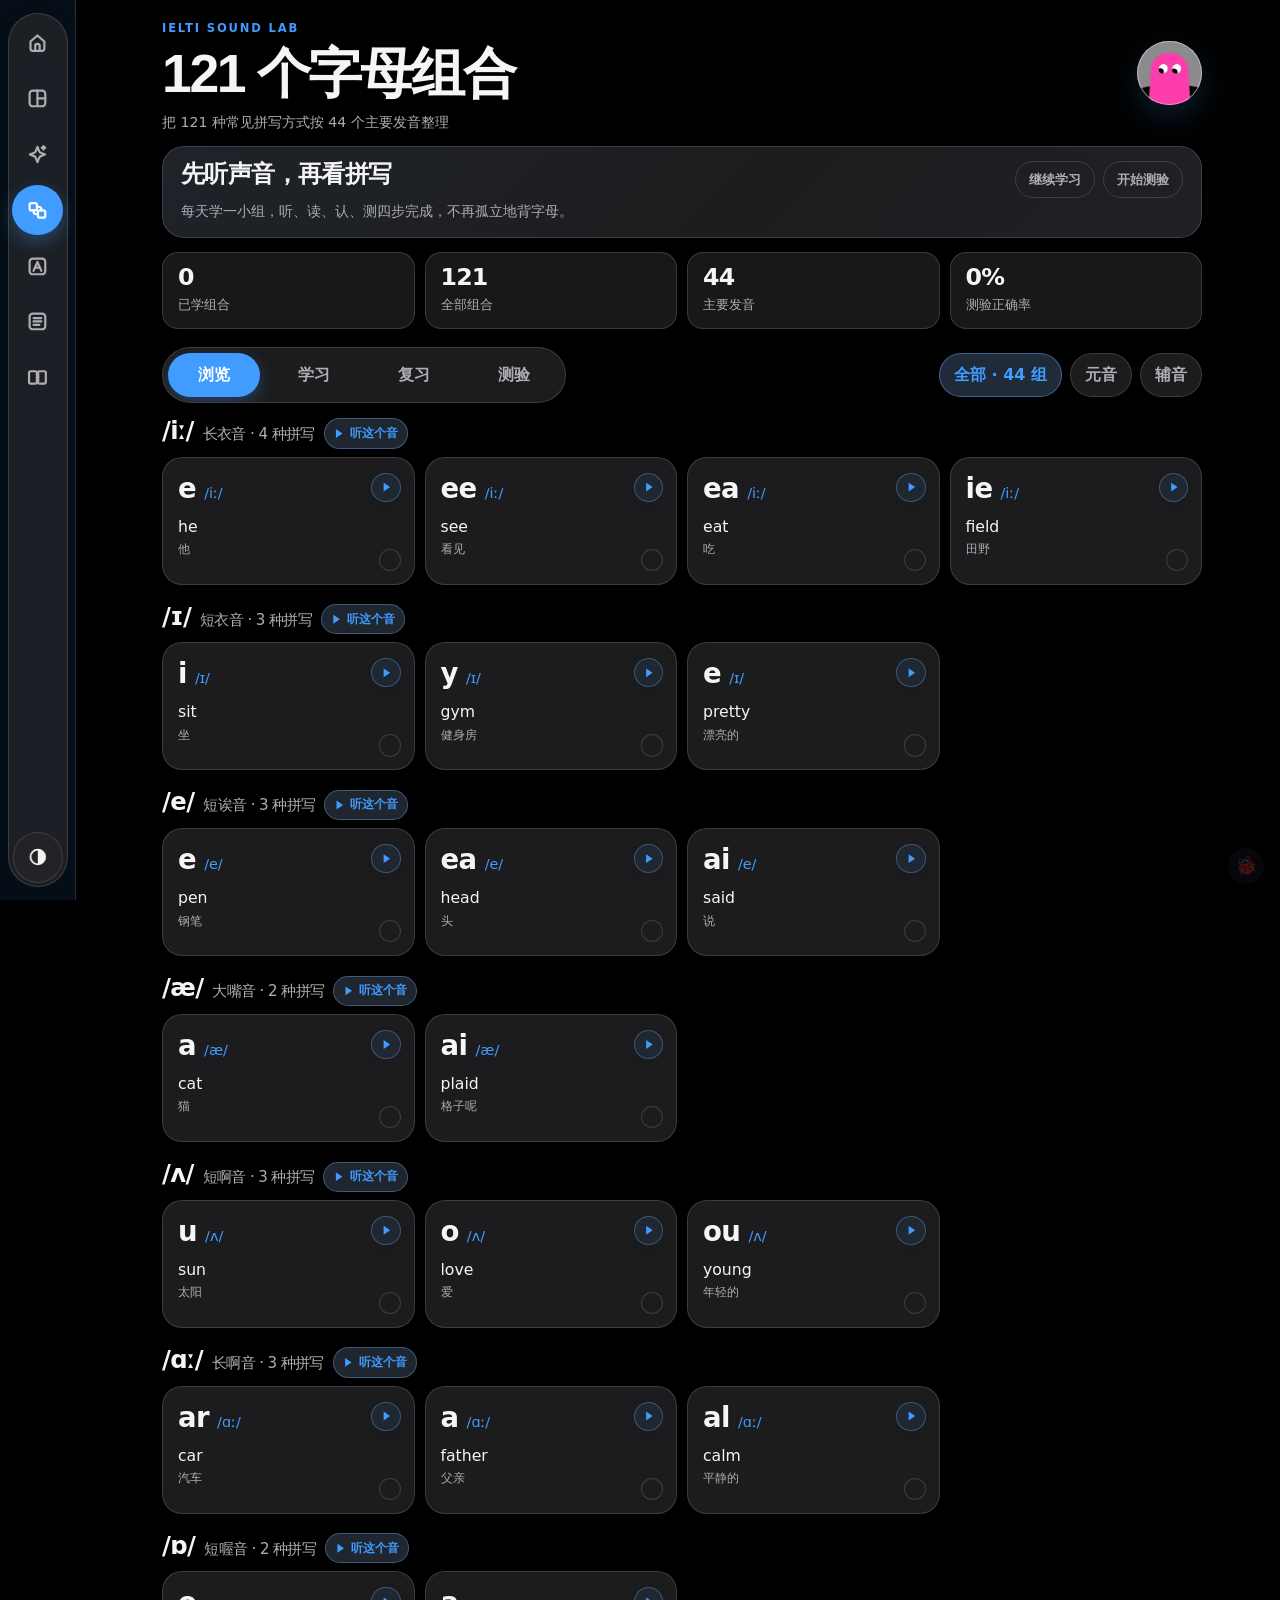
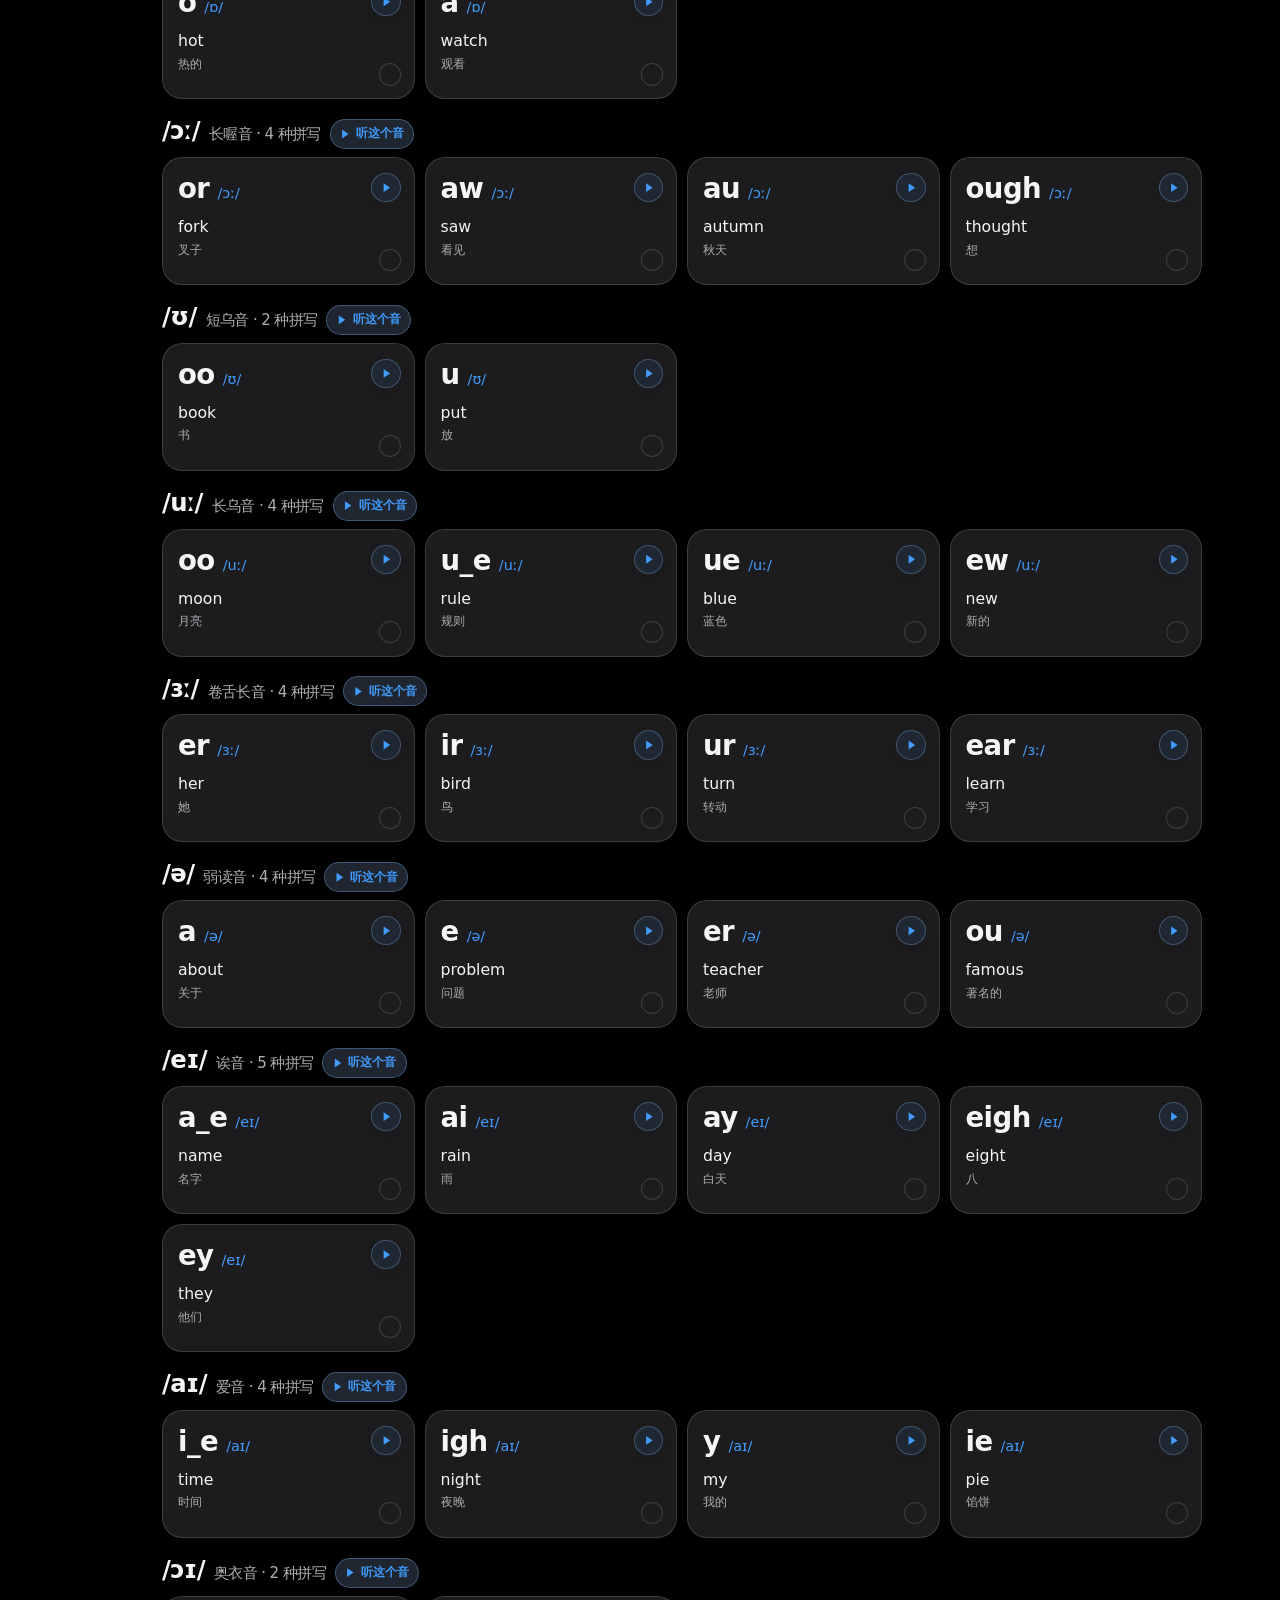
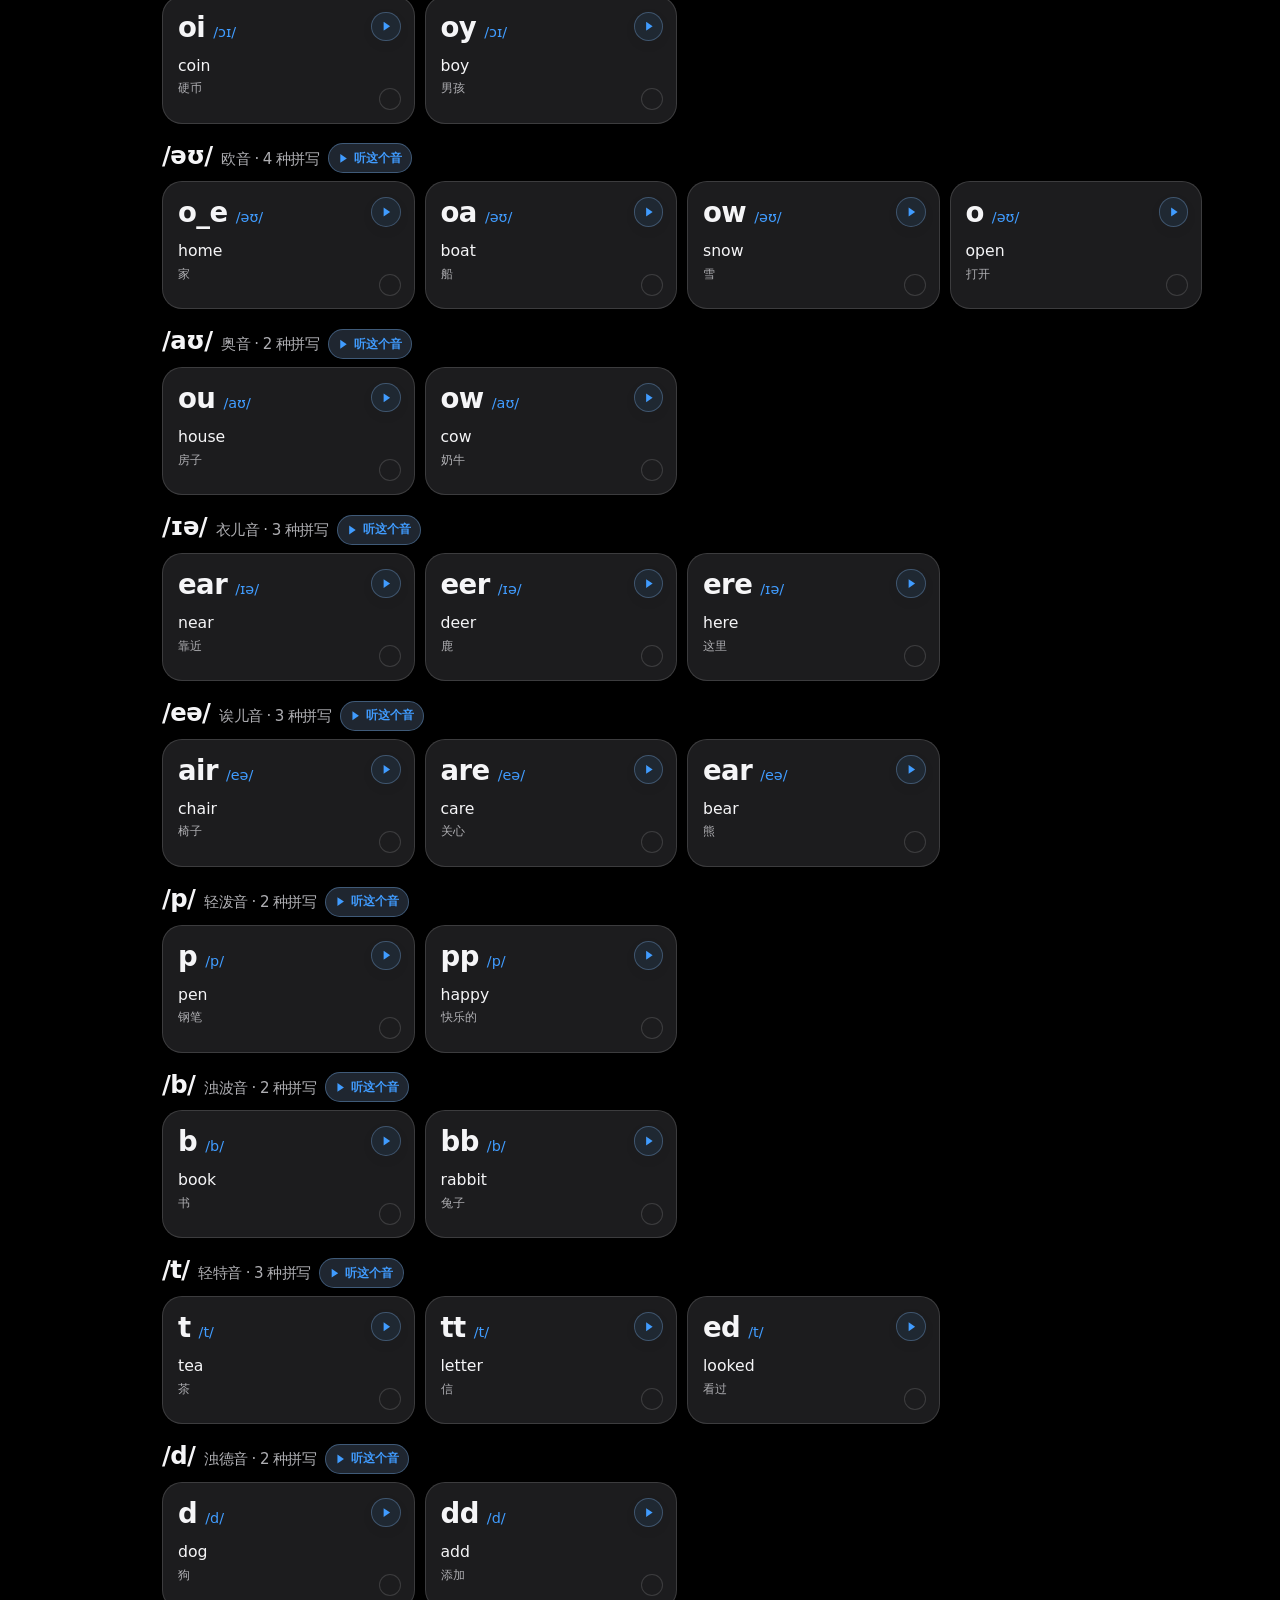
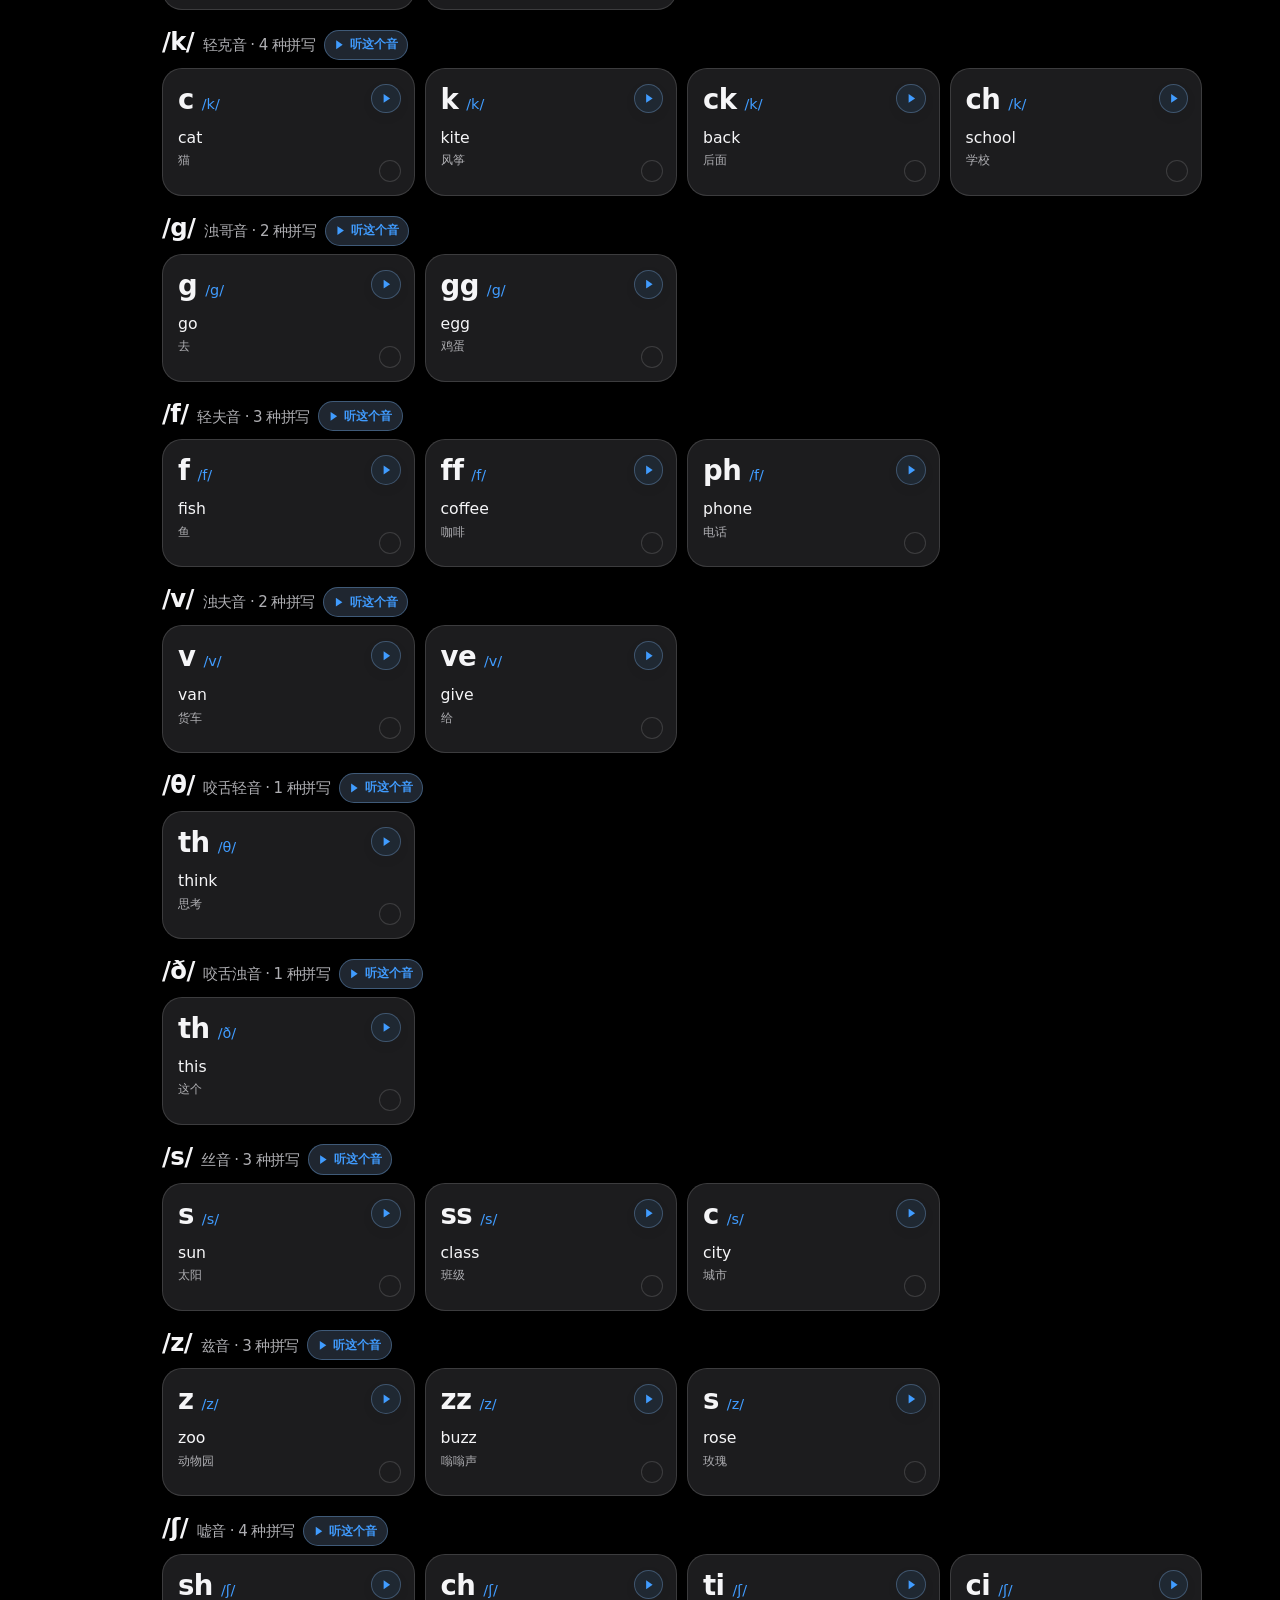
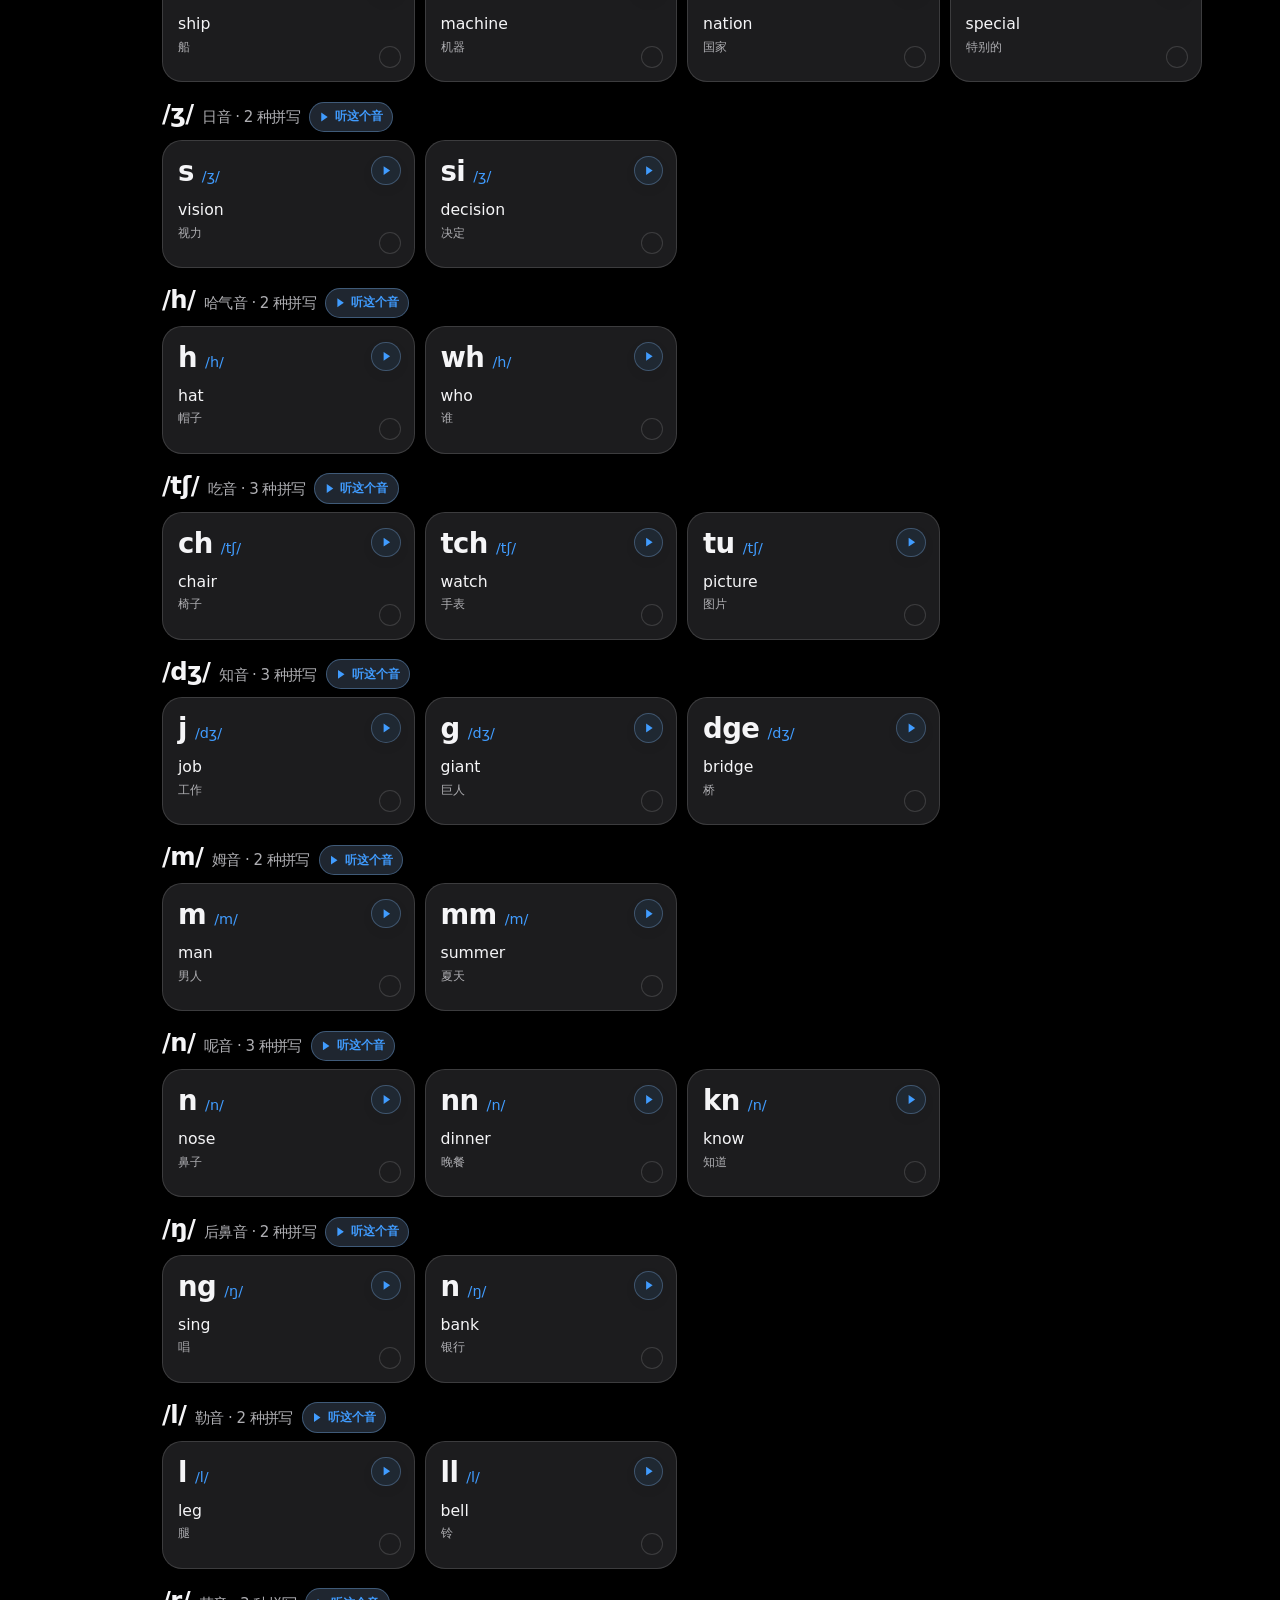
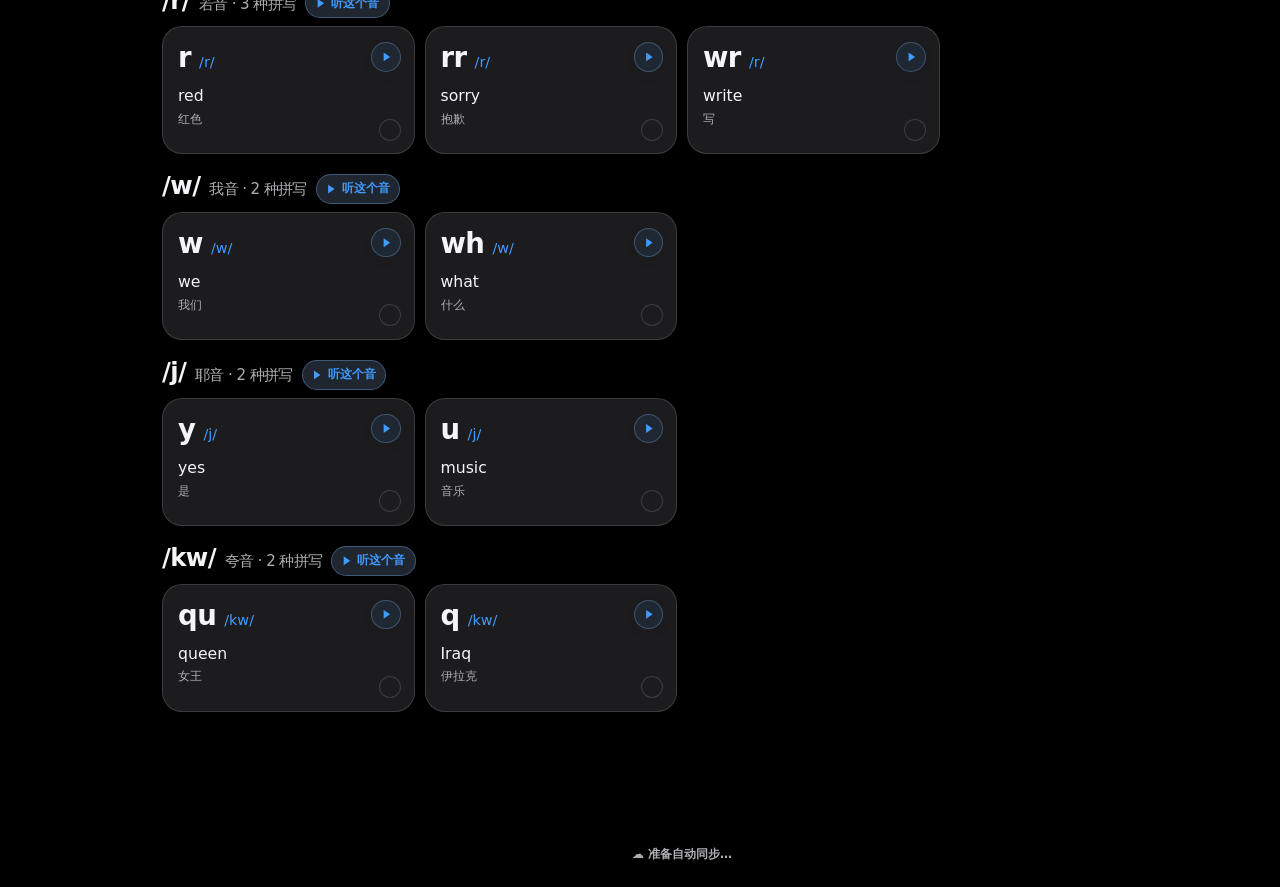
==== commit a04d0a6a: "fix" ====
--- a/121-letter-combinations.html
+++ b/121-letter-combinations.html
@@ -19,6 +19,7 @@
     .hero-btn:active,.mode-btn:active,.chip:active,.sound-btn:active,.review-action:active,.quiz-choice:active,.learn-toggle:active{transform:scale(.97);transition:transform 100ms ease-out}
     @media(max-width:900px){.cards{grid-template-columns:repeat(3,minmax(0,1fr))}}
     @media(max-width:820px){.hero-stats{grid-template-columns:repeat(4,1fr)}}
+    @media(max-width:760px){.hero{display:none!important}}
     @media(max-width:600px){.phonics-app{padding:.75rem .75rem 6rem}.phonics-head{align-items:flex-end;flex-direction:row;gap:.45rem;margin:0 0 .55rem;padding:0 .15rem .4rem}.phonics-head h1{font-size:clamp(1.68rem,7.2vw,1.86rem);line-height:1.06}.eyebrow{margin:0 0 .22rem;font-size:.66rem;line-height:1.2}.head-meta{display:none}.hero{display:flex;align-items:center;justify-content:space-between;gap:8px;padding:11px 12px;border-radius:20px}.hero h2{margin:0;font-size:1rem;min-width:0;overflow:hidden;text-overflow:ellipsis;white-space:nowrap}.hero p{display:none}.hero-actions{display:flex;flex:none;gap:6px;margin-top:0}.hero-btn{padding:7px 10px;font-size:.72rem}.hero-stats{gap:6px}.hero-stat{padding:8px 6px;border-radius:13px;text-align:center}.hero-stat b{font-size:1.14rem}.hero-stat span{font-size:.62rem;letter-spacing:-.02em}.top-tools{align-items:flex-start;flex-direction:column;margin:15px 0 13px;gap:9px}.mode-bar{width:100%}.mode-btn{flex:1;min-width:0;padding:9px 8px}.filters{width:100%;justify-content:flex-start}.chip{padding:8px 12px;font-size:.8rem}.cards{grid-template-columns:repeat(2,minmax(0,1fr))}.quiz-choices{grid-template-columns:1fr}.review-actions{grid-template-columns:1fr}.phonics-card{min-height:138px}}
     @media(prefers-reduced-motion:no-preference){.panel.active{animation:panel-in .28s cubic-bezier(.2,.8,.2,1) both}@keyframes panel-in{from{opacity:0;transform:translateY(6px)}to{opacity:1;transform:none}}}
     @media(prefers-reduced-motion:reduce){*,*:before,*:after{animation:none!important;transition-duration:.01ms!important}}
@@ -39,7 +40,7 @@
     <section class="panel" id="reviewPanel"><div class="study-shell" id="reviewShell"></div></section>
     <section class="panel" id="quizPanel"><div class="quiz-box" id="quizBox"></div></section>
   </main>
-<script src="ielti-config.js?v=20260728-5"></script><script src="ielti-core.js?v=20260812-46"></script>
+<script src="ielti-config.js?v=20260728-5"></script><script src="ielti-core.js?v=20260815-57"></script>
   <script>
   const rawGroups=[
     ['元音','/iː/','长衣音','e|he|他;ee|see|看见;ea|eat|吃;ie|field|田野'],
--- a/apple-ui.css
+++ b/apple-ui.css
@@ -73,6 +73,12 @@
   outline-offset:3px;
 }
 .ielti-sync-state{max-width:1080px;margin:1rem auto 0;padding:0 1rem 1.5rem;color:var(--apple-secondary);font-size:.75rem;font-weight:600;text-align:center}.ielti-sync-state.ok{color:var(--apple-green)}.ielti-sync-state.error{color:#ff453a}
+.ielti-sync-dot{display:none}
+@media(min-width:761px){body.page-today .apple-tabbar>.ielti-sync-dot{display:block;flex:0 0 auto;width:.5rem;height:.5rem;margin-top:auto;margin-bottom:.35rem;border-radius:50%;background:currentColor;color:var(--apple-secondary);box-shadow:0 0 .2rem currentColor,0 0 .65rem color-mix(in srgb,currentColor 48%,transparent);transition:color .2s ease,box-shadow .2s ease}body.page-today .apple-tabbar>.ielti-sync-dot.ok{color:var(--apple-green)}body.page-today .apple-tabbar>.ielti-sync-dot.error{color:#ff453a}body.page-today .apple-tabbar>.ielti-sync-dot+.apple-theme-toggle,body.page-today .apple-tabbar>.ielti-sync-dot+#themeBtn{margin-top:0!important}}
+@media(max-width:760px){body.page-today .apple-tabbar>a.active>.ielti-sync-dot{position:absolute;z-index:3;left:50%;bottom:-.7rem;display:block!important;flex:none!important;width:.62rem!important;height:.62rem!important;min-width:0!important;min-height:0!important;border:2px solid var(--apple-bg);border-radius:50%;background:currentColor;color:var(--apple-secondary);box-shadow:0 0 .18rem currentColor,0 0 .55rem color-mix(in srgb,currentColor 48%,transparent);transform:translateX(-50%);pointer-events:none}body.page-today .apple-tabbar>a.active>.ielti-sync-dot.ok{color:var(--apple-green)}body.page-today .apple-tabbar>a.active>.ielti-sync-dot.error{color:#ff453a}}
+.apple-avatar-menu{position:fixed;z-index:1201;display:grid;min-width:10rem;padding:.35rem;border:1px solid var(--apple-line);border-radius:1rem;background:color-mix(in srgb,var(--apple-solid) 92%,transparent);box-shadow:0 16px 38px rgba(0,0,0,.2);backdrop-filter:blur(24px) saturate(180%);-webkit-backdrop-filter:blur(24px) saturate(180%)}.apple-avatar-menu[hidden],.apple-avatar-backdrop[hidden]{display:none}.apple-avatar-menu-handle,.apple-avatar-menu>strong{display:none}.apple-avatar-menu button{min-height:2.5rem;padding:.55rem .75rem;border:0;border-radius:.72rem;background:transparent;color:var(--apple-ink);font:inherit;font-size:.84rem;font-weight:680;text-align:left;cursor:pointer}.apple-avatar-menu button:hover{background:color-mix(in srgb,var(--apple-blue) 11%,transparent);color:var(--apple-blue)}.apple-avatar-backdrop{display:none}@media(min-width:761px){.apple-avatar-menu,.apple-avatar-backdrop{display:none!important}}@media(max-width:760px){.apple-avatar-backdrop{position:fixed;z-index:1200;inset:0;display:block;width:100%;height:100%;padding:0;border:0;background:rgba(0,0,0,.28);backdrop-filter:blur(2px);-webkit-backdrop-filter:blur(2px)}.apple-avatar-menu{top:auto!important;right:.65rem!important;bottom:calc(.65rem + env(safe-area-inset-bottom,0px))!important;left:.65rem!important;width:auto;min-width:0;padding:.45rem .55rem .6rem;border-radius:1.45rem;background:color-mix(in srgb,var(--apple-solid) 94%,transparent);box-shadow:0 18px 55px rgba(0,0,0,.28)}.apple-avatar-menu:after{content:"";display:block;height:4rem}.apple-avatar-menu-handle{display:block;width:2.35rem;height:.28rem;margin:.15rem auto .45rem;border-radius:999px;background:color-mix(in srgb,var(--apple-secondary) 48%,transparent)}.apple-avatar-menu>strong{display:block;padding:.2rem .65rem .55rem;font-size:.82rem;color:var(--apple-secondary)}.apple-avatar-menu button{min-height:3.25rem;padding:.75rem .8rem;border-radius:.95rem;font-size:1rem;font-weight:680}.apple-avatar-menu button+button{border-top:1px solid color-mix(in srgb,var(--apple-line) 70%,transparent)}}
+@media(max-width:760px){.apple-avatar-backdrop{opacity:0;transition:opacity .24s ease}.apple-avatar-backdrop.is-open{opacity:1}.apple-avatar-menu{opacity:0;transform:translate3d(0,calc(100% + 1rem),0);transition:transform .28s cubic-bezier(.2,.8,.2,1),opacity .2s ease;will-change:transform,opacity}.apple-avatar-menu.is-open{opacity:1;transform:translate3d(0,0,0)}}
+@media(max-width:760px) and (prefers-reduced-motion:reduce){.apple-avatar-menu,.apple-avatar-backdrop{transition:none!important}}
 @media(min-width:761px){body.apple-ui{padding-left:5.25rem}.apple-desktop-rail{position:fixed;z-index:1001;inset:0 auto 0 0;width:4.75rem;padding:.8rem .4rem;display:flex;flex-direction:column;align-items:center;gap:.8rem;background:color-mix(in srgb,var(--apple-blue) 9%,var(--apple-bg));border-right:1px solid var(--apple-line)}.apple-rail-logo{display:grid;place-items:center;flex:0 0 3.25rem;width:3.25rem;border-radius:50%;background:linear-gradient(145deg,var(--apple-blue),#5856d6);color:#fff;text-decoration:none;font-size:1.55rem;font-weight:800;box-shadow:0 6px 18px color-mix(in srgb,var(--apple-blue) 35%,transparent)}.apple-tabbar{position:static;width:100%;min-height:0;flex:1;padding:.4rem;display:flex;flex-direction:column;align-items:center;gap:.35rem;background:var(--apple-surface);border:1px solid var(--apple-line);border-radius:999px;box-shadow:0 6px 24px rgba(0,0,0,.1);backdrop-filter:blur(28px) saturate(190%);-webkit-backdrop-filter:blur(28px) saturate(190%)}.apple-tabbar a{display:grid;place-items:center;flex:0 0 3.15rem;width:3.15rem;border-radius:50%;color:var(--apple-secondary);text-decoration:none;font-size:0;line-height:1}.apple-tabbar a span{font-size:1.55rem;line-height:1}.apple-tabbar a.active{color:#fff;background:var(--apple-blue);box-shadow:0 5px 14px color-mix(in srgb,var(--apple-blue) 32%,transparent)}}
 @media(min-width:761px){.apple-tabbar .apple-theme-toggle,.apple-tabbar #themeBtn{position:static;flex:0 0 3.15rem;width:3.15rem;height:3.15rem;margin-top:auto;padding:0;border:0;border-radius:50%;background:transparent;color:var(--apple-secondary);box-shadow:none;font-size:.95rem}.apple-tabbar .apple-theme-toggle:hover,.apple-tabbar #themeBtn:hover{background:color-mix(in srgb,var(--apple-blue) 11%,transparent);color:var(--apple-blue)}}
 @media(max-width:760px){body.apple-ui{padding-bottom:calc(5.4rem + var(--apple-safe-bottom))}.apple-theme-toggle{top:max(.65rem,env(safe-area-inset-top));right:.65rem}.apple-tabbar{position:fixed;z-index:1001;left:.7rem;right:.7rem;bottom:calc(.55rem + var(--apple-safe-bottom));height:4.25rem;padding:.35rem .45rem;display:grid;grid-template-columns:repeat(6,1fr);align-items:center;background:var(--apple-surface);border:1px solid var(--apple-line);border-radius:1.45rem;box-shadow:0 12px 38px rgba(0,0,0,.18);backdrop-filter:blur(28px) saturate(190%);-webkit-backdrop-filter:blur(28px) saturate(190%)}.apple-tabbar a{display:grid;place-items:center;gap:.05rem;color:var(--apple-secondary);text-decoration:none;font-size:.66rem;font-weight:650;min-height:3.4rem;border-radius:1rem}.apple-tabbar a span{font-size:1.15rem;line-height:1.2}.apple-tabbar a.active{color:var(--apple-blue);background:color-mix(in srgb,var(--apple-blue) 11%,transparent)}}
@@ -670,6 +676,65 @@
 }
 @media(max-width:760px) and (prefers-reduced-motion:reduce){body.apple-ui.apple-nav-hidden .apple-tabbar{transform:none!important;opacity:0!important}}
 
+/* Desktop rail optical alignment: shift the seven navigation items together. */
+@media(min-width:761px){.apple-tabbar>a{left:-1px!important;top:-1px!important}}
+
+/* MOBILE SYNC DOT — final lock after compact-navigation sizing. */
+@media(max-width:760px){
+  body.page-today.apple-ui .apple-tabbar>a.active>span.ielti-sync-dot,
+  body.page-today.apple-ui.apple-nav-compact .apple-tabbar>a.active>span.ielti-sync-dot{
+    --ielti-sync-dot-color:var(--apple-secondary);
+    position:absolute!important;
+    z-index:3!important;
+    left:50%!important;
+    bottom:-.6rem!important;
+    display:block!important;
+    flex:none!important;
+    width:.4rem!important;
+    height:.4rem!important;
+    min-width:0!important;
+    min-height:0!important;
+    border:0!important;
+    border-radius:50%!important;
+    background:var(--ielti-sync-dot-color)!important;
+    color:var(--ielti-sync-dot-color)!important;
+    box-shadow:0 0 .24rem color-mix(in srgb,var(--ielti-sync-dot-color) 72%,transparent),0 0 .72rem color-mix(in srgb,var(--ielti-sync-dot-color) 40%,transparent)!important;
+    transform:translateX(-50%)!important;
+    pointer-events:none!important;
+  }
+  body.page-today.apple-ui.apple-nav-compact .apple-tabbar>a.active>span.ielti-sync-dot{bottom:-.38rem!important}
+  body.page-today.apple-ui .apple-tabbar>a.active>span.ielti-sync-dot.ok{--ielti-sync-dot-color:var(--apple-green)}
+  body.page-today.apple-ui .apple-tabbar>a.active>span.ielti-sync-dot.error{--ielti-sync-dot-color:#ff453a}
+}
+
+/* Keep the sync marker independent from active-tab color and compact icon sizing. */
+@media(max-width:760px){
+  body.page-today.apple-ui .apple-tabbar>a.active>span.ielti-sync-dot,
+  body.page-today.apple-ui.apple-nav-compact .apple-tabbar>a.active>span.ielti-sync-dot{
+    --ielti-sync-dot-color:var(--apple-secondary);
+    position:absolute!important;
+    z-index:3!important;
+    left:50%!important;
+    bottom:-.6rem!important;
+    display:block!important;
+    flex:none!important;
+    width:.4rem!important;
+    height:.4rem!important;
+    min-width:0!important;
+    min-height:0!important;
+    border:0!important;
+    border-radius:50%!important;
+    background:var(--ielti-sync-dot-color)!important;
+    color:var(--ielti-sync-dot-color)!important;
+    box-shadow:0 0 .24rem color-mix(in srgb,var(--ielti-sync-dot-color) 72%,transparent),0 0 .72rem color-mix(in srgb,var(--ielti-sync-dot-color) 40%,transparent)!important;
+    transform:translateX(-50%)!important;
+    pointer-events:none!important;
+  }
+  body.page-today.apple-ui.apple-nav-compact .apple-tabbar>a.active>span.ielti-sync-dot{bottom:-.38rem!important}
+  body.page-today.apple-ui .apple-tabbar>a.active>span.ielti-sync-dot.ok{--ielti-sync-dot-color:var(--apple-green)}
+  body.page-today.apple-ui .apple-tabbar>a.active>span.ielti-sync-dot.error{--ielti-sync-dot-color:#ff453a}
+}
+
 /* Shared study timer pause notice: shown after five minutes without learner activity. */
 .ielti-study-pause-notice{position:fixed;z-index:9999;inset:0;display:grid;place-items:center;padding:1.25rem;pointer-events:none}
 .ielti-study-pause-notice[hidden]{display:none}
